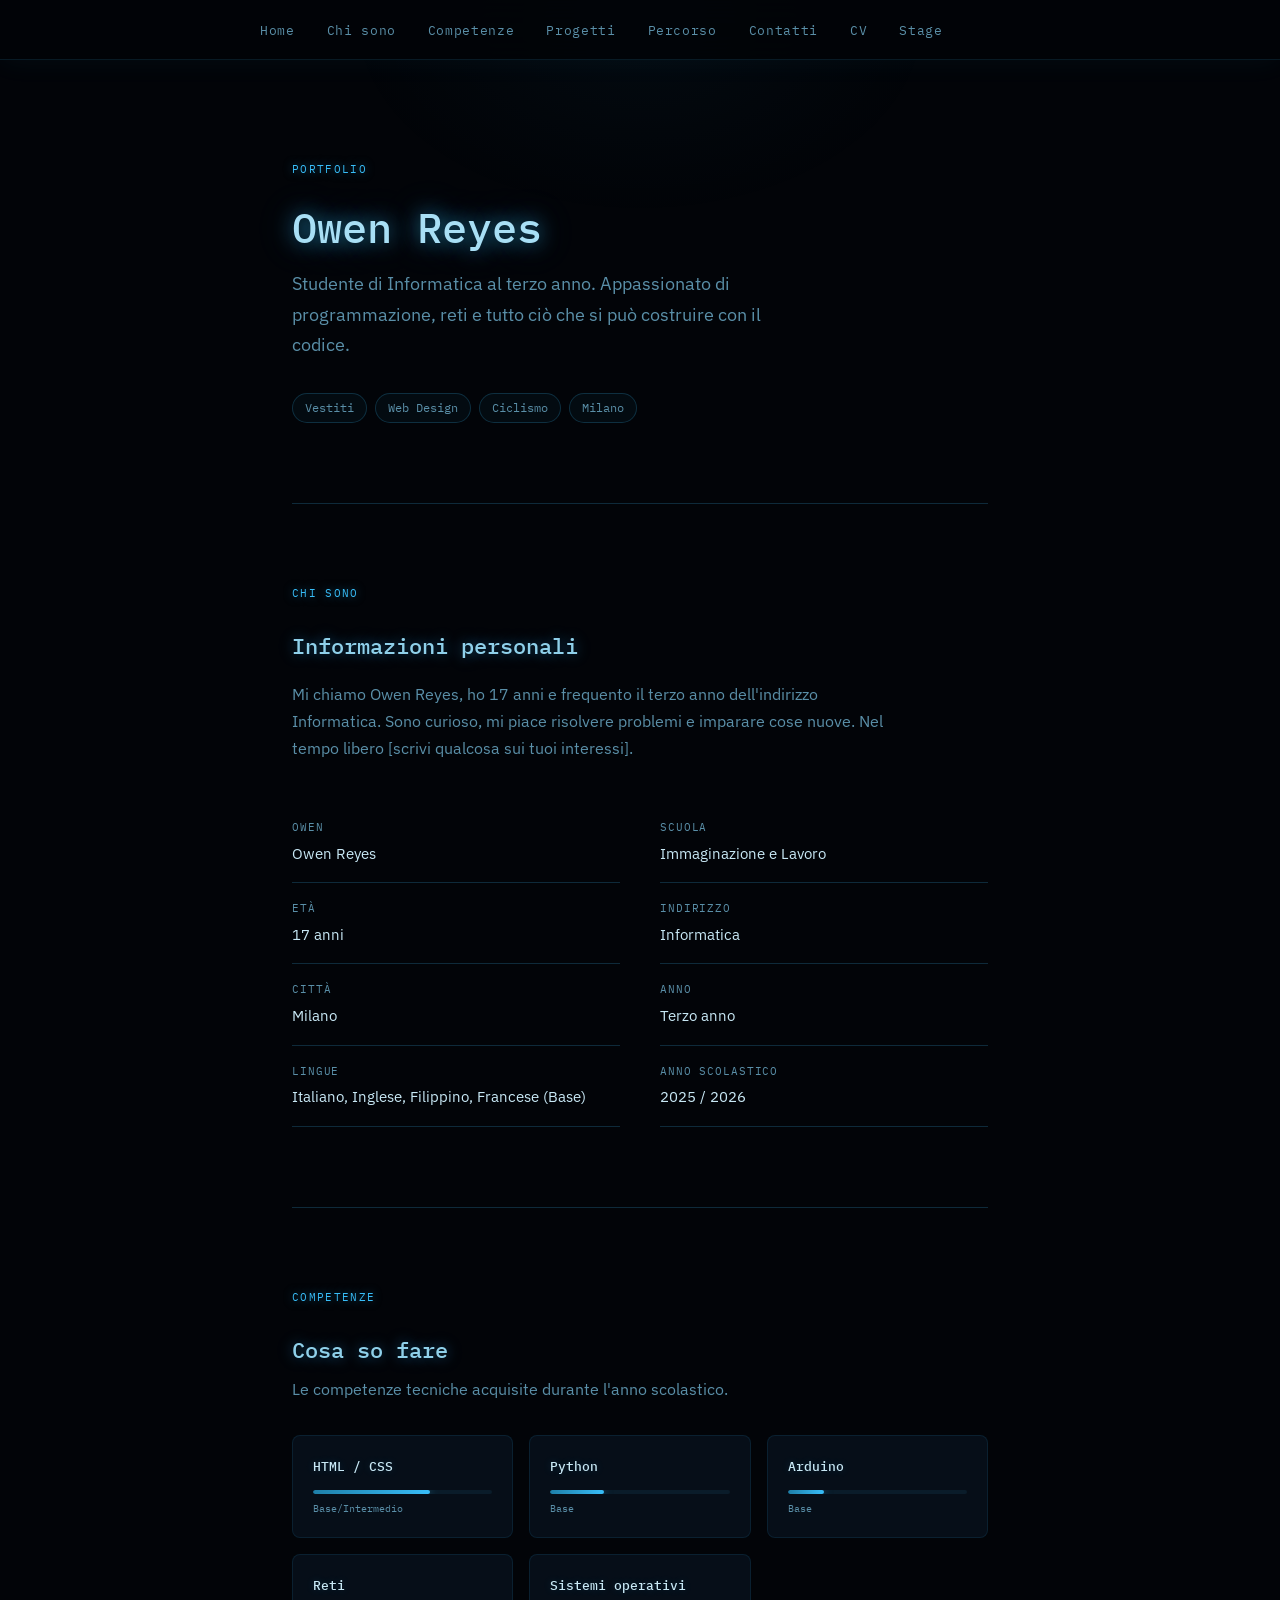
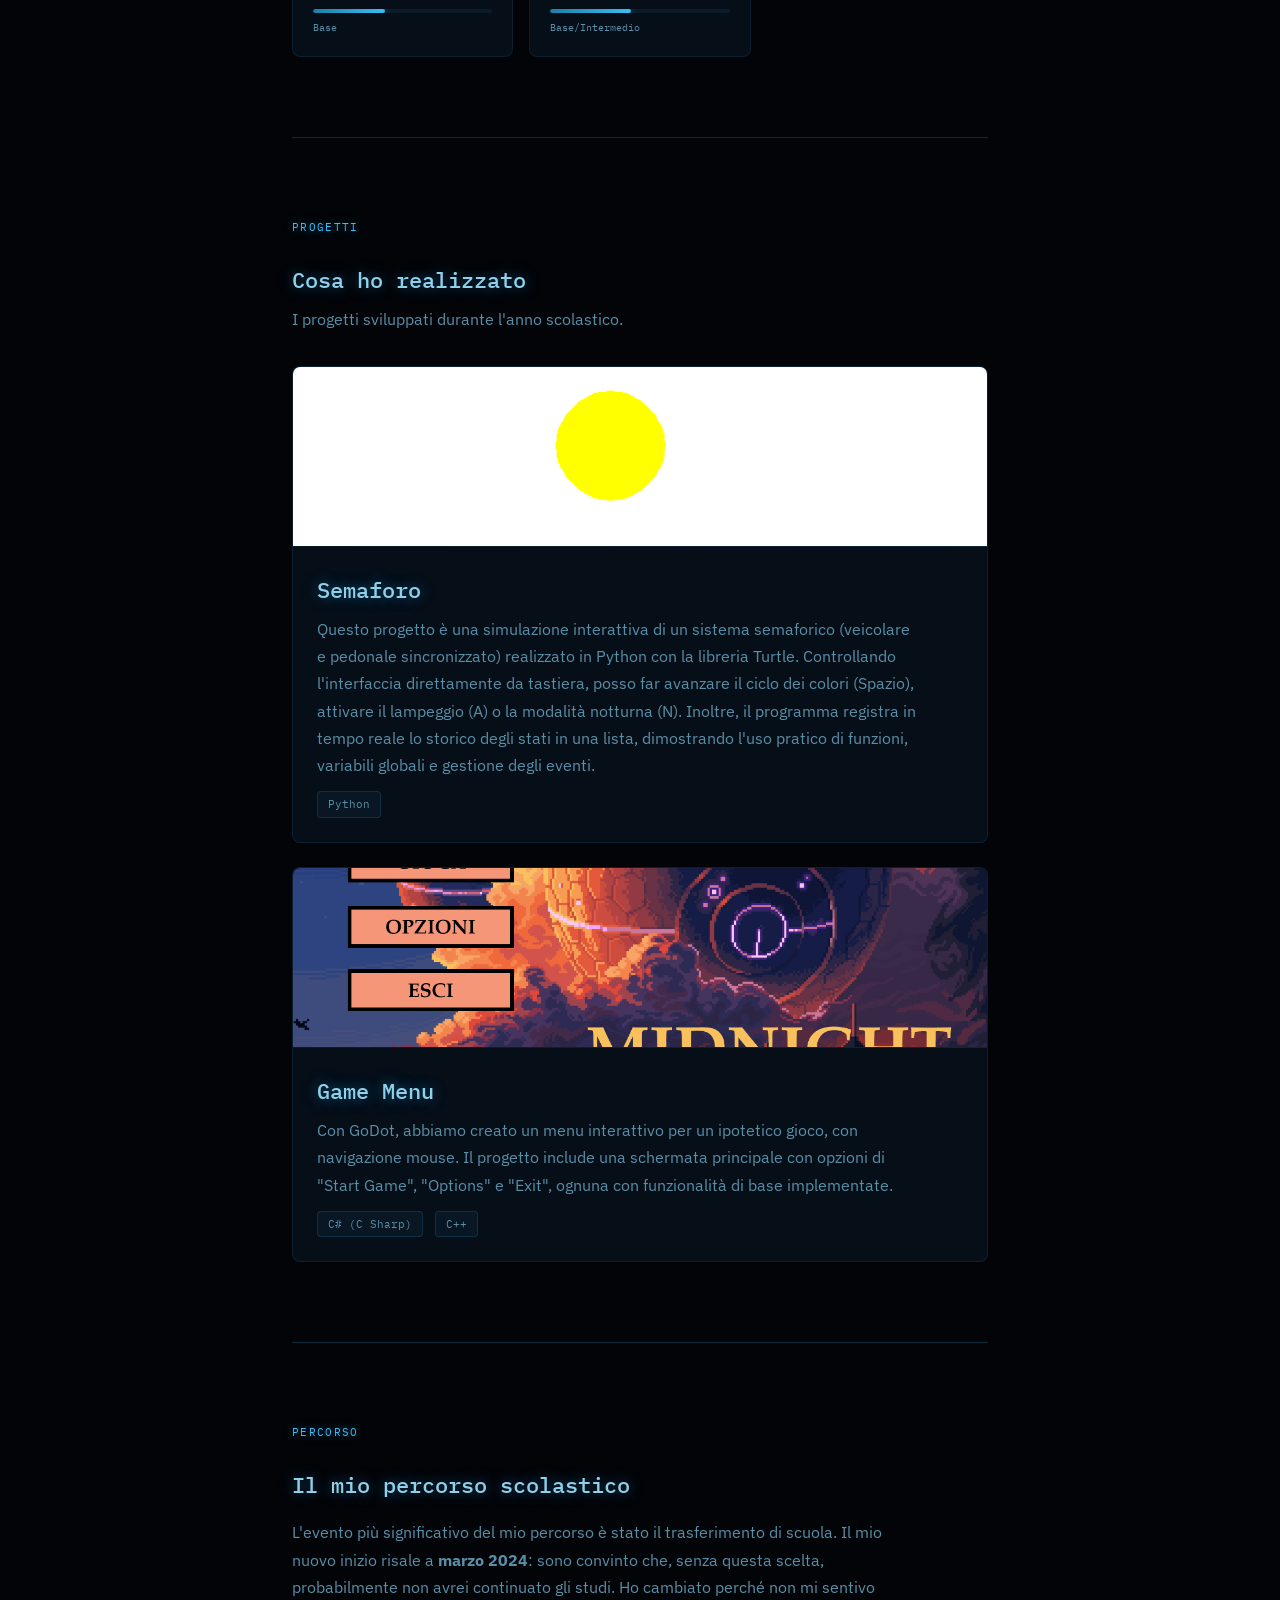
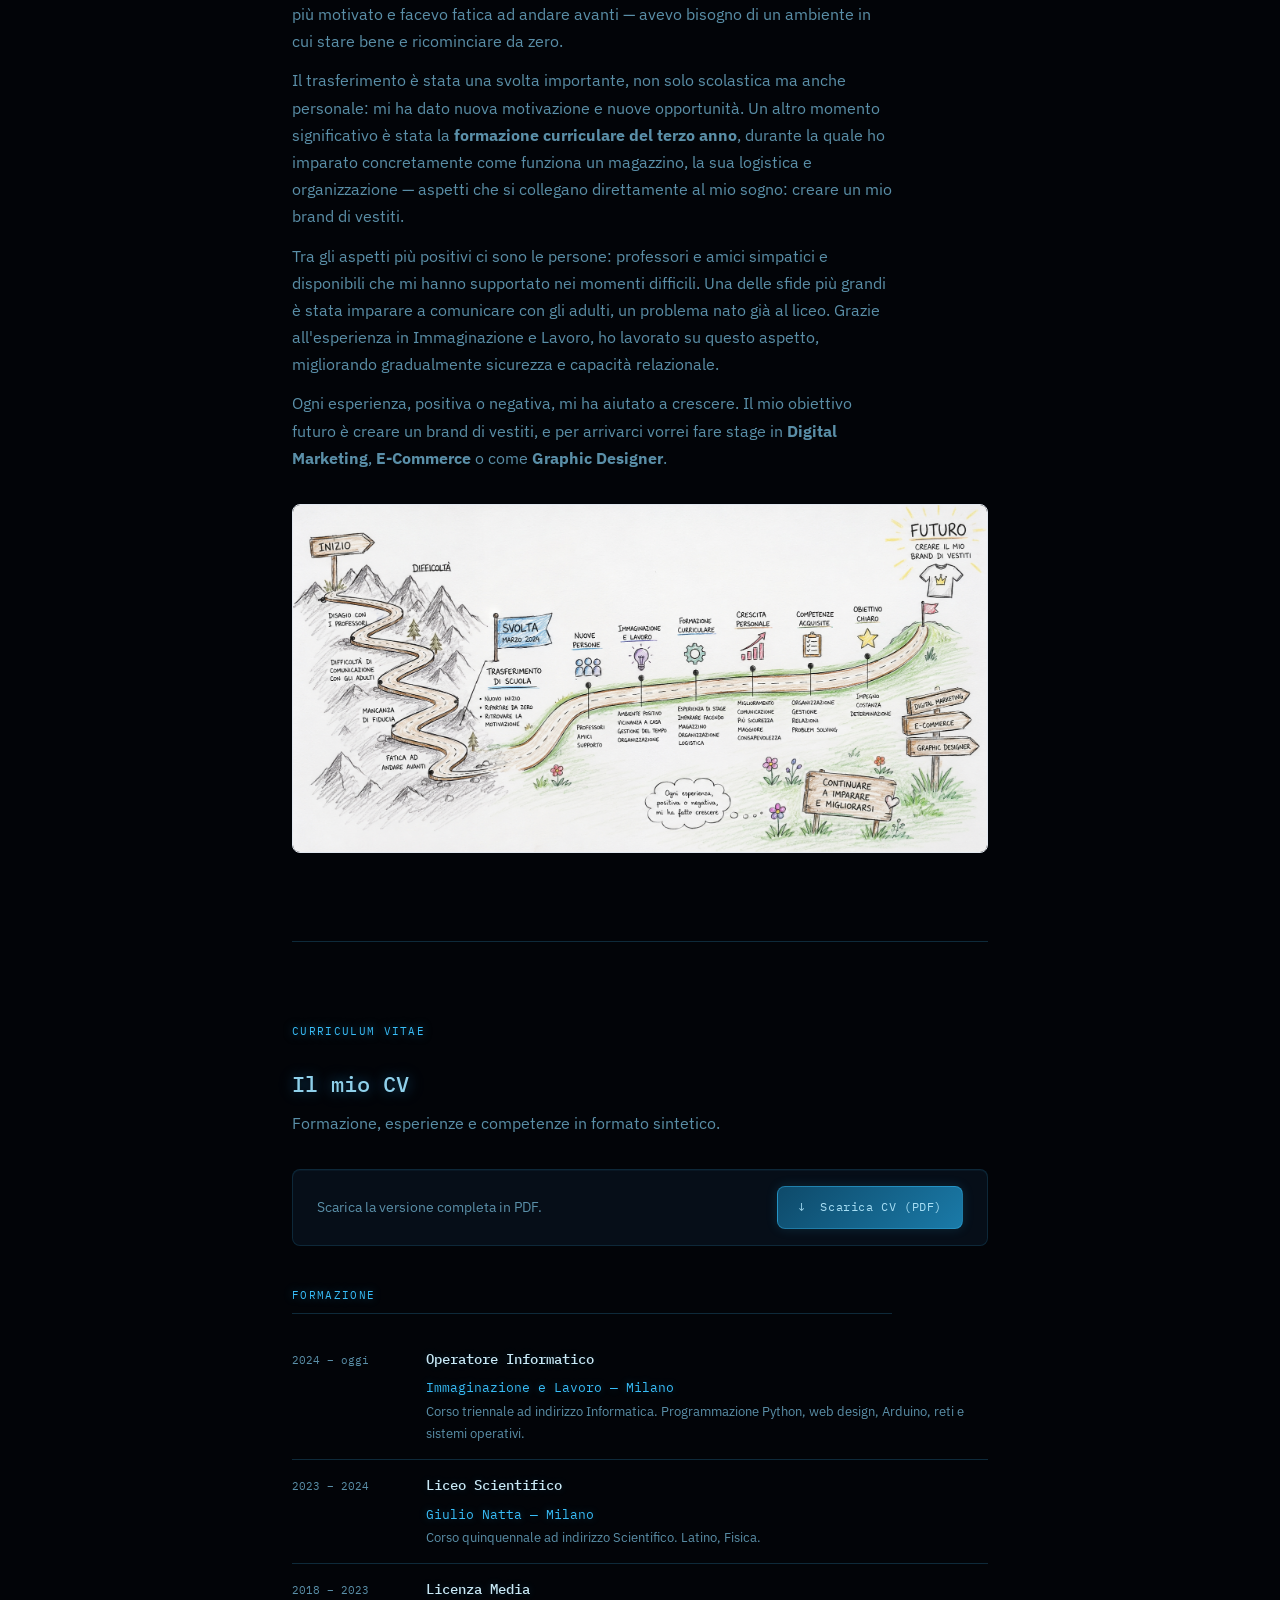
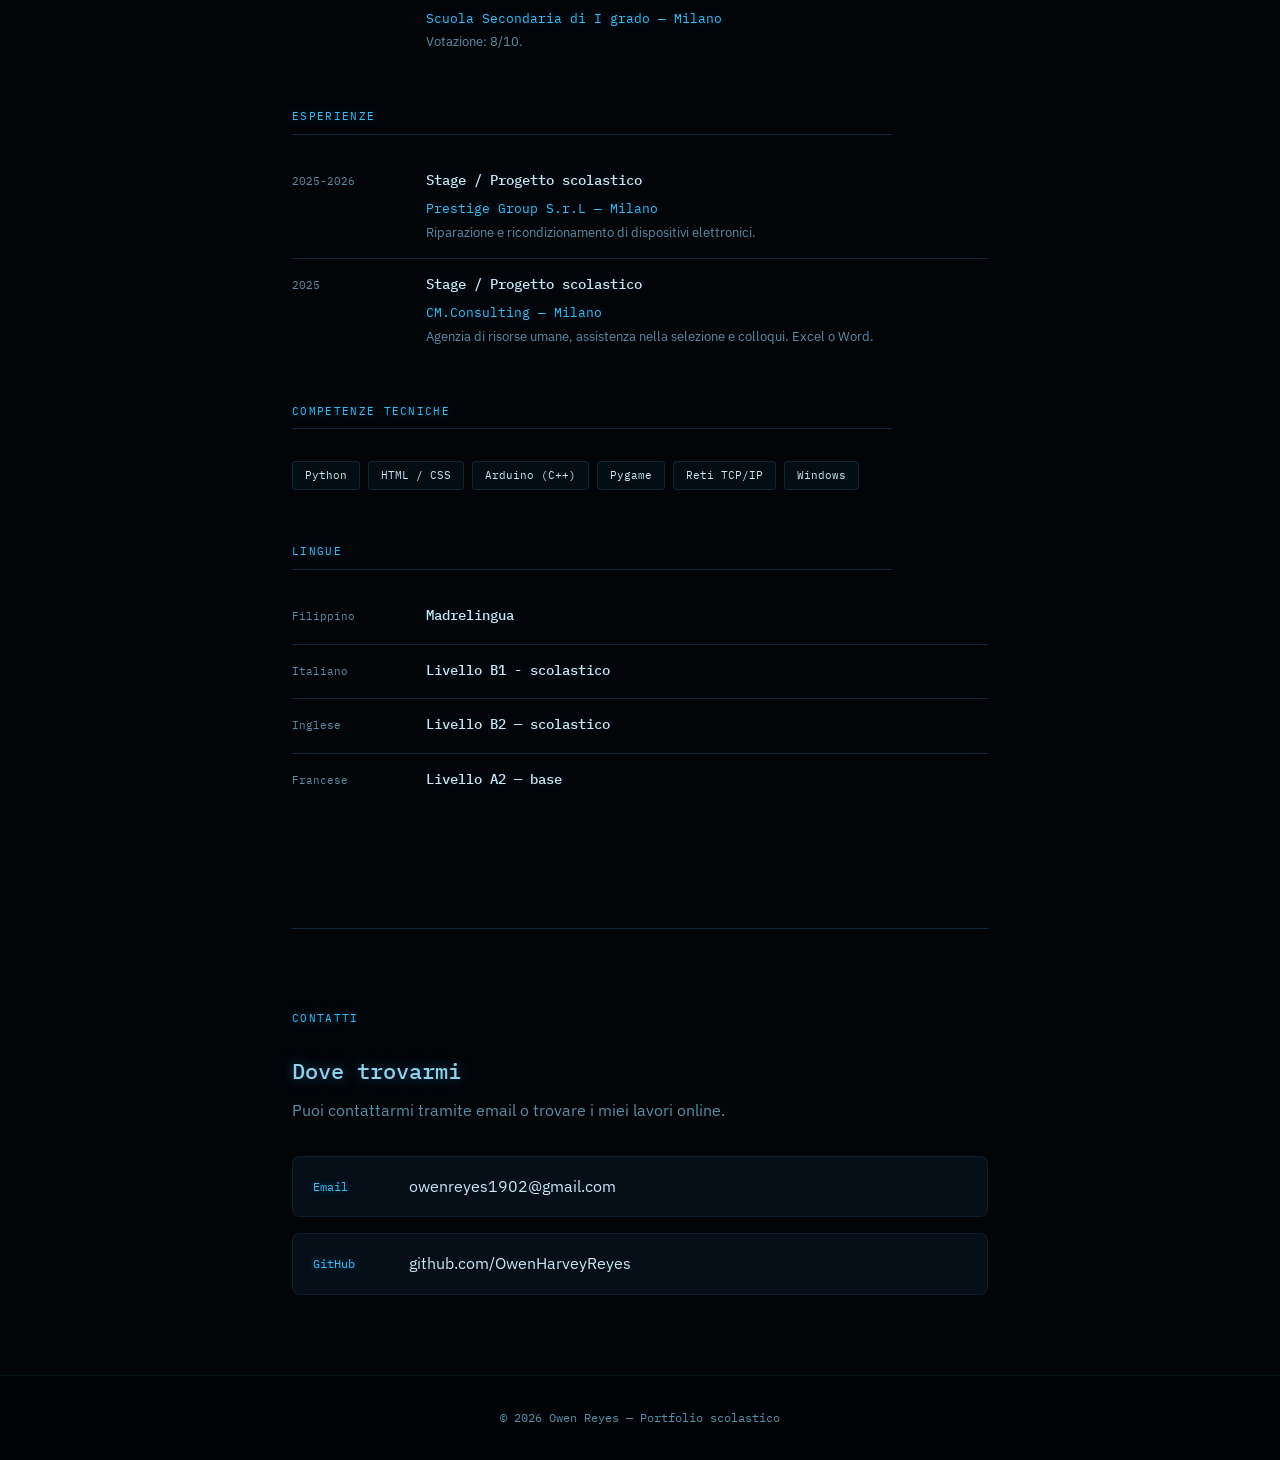
==== index.html @ 90f14aab "Update index.html" ====
<!DOCTYPE html>
<html lang="it">
<head>
  <meta charset="UTF-8" />
  <meta name="viewport" content="width=device-width, initial-scale=1.0"/>

  <!-- ✏️ MODIFICA: cambia il titolo con il tuo nome -->
  <title>Owen Reyes — Portfolio</title>

  <link rel="preconnect" href="https://fonts.googleapis.com">
  <link href="https://fonts.googleapis.com/css2?family=IBM+Plex+Sans:wght@300;400;500&family=IBM+Plex+Mono:wght@400;500&display=swap" rel="stylesheet">
  <link rel="stylesheet" href="style.css">
</head>

<body>

  <!-- NAVIGAZIONE -->
  <nav>
    <ul>
      <!-- ✏️ puoi cambiare le voci del menu -->
      <li><a href="#hero">Home</a></li>
      <li><a href="#chi-sono">Chi sono</a></li>
      <li><a href="#competenze">Competenze</a></li>
      <li><a href="#progetti">Progetti</a></li>
      <li><a href="#percorso">Percorso</a></li>
      <li><a href="#contatti">Contatti</a></li>
      <li><a href="#cv">CV</a></li>
      <li><a href="./stage.html">Stage</a></li>
    </ul>
  </nav>

  <main>

    <!-- ==========================================
         HERO — presentazione iniziale
         ========================================== -->
    <section id="hero">
      <p class="etichetta">Portfolio</p>

      <!-- ✏️ MODIFICA: il tuo nome e cognome -->
      <h1>Owen Reyes</h1>

      <!-- ✏️ MODIFICA: una frase breve su di te -->
      <p class="sottotitolo">
        Studente di Informatica al terzo anno. Appassionato di programmazione,
        reti e tutto ciò che si può costruire con il codice.
      </p>

      <!-- ✏️ MODIFICA: le parole chiave che ti descrivono -->
      <div class="tag-list">
        <span class="tag">Vestiti</span>
        <span class="tag">Web Design</span>
        <span class="tag">Ciclismo</span>
        <span class="tag">Milano</span>
      </div>
    </section>

    <!-- ==========================================
         CHI SONO
         ========================================== -->
    <section id="chi-sono">
      <p class="etichetta">Chi sono</p>
      <h2>Informazioni personali</h2>

      <!-- ✏️ MODIFICA: scrivi qualcosa su di te -->
      <p style="margin-top: 16px;">
        Mi chiamo Owen Reyes, ho 17 anni e frequento il terzo anno
        dell'indirizzo Informatica. Sono curioso,
        mi piace risolvere problemi e imparare cose nuove.
        Nel tempo libero [scrivi qualcosa sui tuoi interessi].
      </p>

      <div class="griglia-2col" style="margin-top: 40px;">
        <div>
          <!-- ✏️ MODIFICA: le tue informazioni -->
          <div class="info-riga">
            <span>Owen</span>
            <span>Owen Reyes</span>
          </div>
          <div class="info-riga">
            <span>Età</span>
            <span>17 anni</span>
          </div>
          <div class="info-riga">
            <span>Città</span>
            <span>Milano</span>
          </div>
          <div class="info-riga">
            <span>Lingue</span>
            <span>Italiano, Inglese, Filippino, Francese (Base)</span>
          </div>
        </div>
        <div>
          <div class="info-riga">
            <span>Scuola</span>
            <span>Immaginazione e Lavoro</span>
          </div>
          <div class="info-riga">
            <span>Indirizzo</span>
            <span>Informatica</span>
          </div>
          <div class="info-riga">
            <span>Anno</span>
            <span>Terzo anno</span>
          </div>
          <div class="info-riga">
            <span>Anno scolastico</span>
            <span>2025 / 2026</span>
          </div>
        </div>
      </div>
    </section>

    <!-- ==========================================
         COMPETENZE
         ========================================== -->
    <section id="competenze">
      <p class="etichetta">Competenze</p>
      <h2>Cosa so fare</h2>
      <p style="margin-top: 8px;">
        Le competenze tecniche acquisite durante l'anno scolastico.
      </p>

      <!-- ✏️ MODIFICA: le tue competenze e il livello (da 0% a 100%) -->
      <div class="competenze-griglia">

        <div class="competenza-card">
          <h3>HTML / CSS</h3>
          <div class="barra-contenitore">
            <div class="barra" style="width: 65%"></div>
          </div>
          <p class="livello-label">Base/Intermedio</p>
        </div>

        <div class="competenza-card">
          <h3>Python</h3>
          <div class="barra-contenitore">
            <div class="barra" style="width: 30%"></div>
          </div>
          <p class="livello-label">Base</p>
        </div>

        <div class="competenza-card">
          <h3>Arduino</h3>
          <div class="barra-contenitore">
            <div class="barra" style="width: 20%"></div>
          </div>
          <p class="livello-label">Base</p>
        </div>

        <div class="competenza-card">
          <h3>Reti</h3>
          <div class="barra-contenitore">
            <div class="barra" style="width: 40%"></div>
          </div>
          <p class="livello-label">Base</p>
        </div>

        <div class="competenza-card">
          <h3>Sistemi operativi</h3>
          <div class="barra-contenitore">
            <div class="barra" style="width: 45%"></div>
          </div>
          <p class="livello-label">Base/Intermedio</p>
        </div>

        <!-- ✏️ aggiungi altre competenze copiando il blocco sopra -->

      </div>
    </section>

    <!-- ==========================================
         PROGETTI
         ========================================== -->
    <section id="progetti">
      <p class="etichetta">Progetti</p>
      <h2>Cosa ho realizzato</h2>
      <p style="margin-top: 8px;">
        I progetti sviluppati durante l'anno scolastico.
      </p>

      <div class="progetti-lista">

        <!-- PROGETTO 1 — ✏️ MODIFICA con il tuo progetto -->
        <div class="progetto-card">
          <div class="progetto-immagine">
            <!-- ✏️ sostituisci questo placeholder con un'immagine del progetto: -->
            <img src="./img/Screenshot 2026-05-22 092223.png" alt="Nome progetto" style="width:100%;height:100%;object-fit:cover;">
          </div>
          <div class="progetto-corpo">
            <h2>Semaforo</h2>
            <p style="margin-top: 8px;">
              Questo progetto è una simulazione interattiva di un sistema semaforico (veicolare e pedonale sincronizzato) realizzato in Python con la libreria Turtle.

            Controllando l'interfaccia direttamente da tastiera, posso far avanzare il ciclo dei colori (Spazio), attivare il lampeggio (A) o la modalità notturna (N). Inoltre, il programma registra in tempo reale lo storico degli stati in una lista, dimostrando l'uso pratico di funzioni, variabili globali e gestione degli eventi.
            </p>
            <div class="progetto-meta">
              <!-- ✏️ aggiungi i linguaggi / strumenti usati -->
              <span class="badge">Python</span>
            </div>
            <!-- ✏️ se hai un link al progetto, inseriscilo qui -->
            <!-- <a href="#" class="progetto-link">→ Vedi il progetto</a> -->
          </div>
        </div>

        <!-- PROGETTO 2 — ✏️ MODIFICA con il tuo progetto -->
        <div class="progetto-card">
          <div class="progetto-immagine">
            <!-- ✏️ sostituisci questo placeholder con un'immagine del progetto: -->
            <img src="./img/Screenshot 2026-05-22 094250.png" alt="Nome progetto" style="width:100%;height:100%;object-fit:cover;">
          </div>
          <div class="progetto-corpo">
            <h2>Game Menu</h2>
            <p style="margin-top: 8px;">
              Con GoDot, abbiamo creato un menu interattivo per un ipotetico gioco, con navigazione mouse. Il progetto include una schermata principale con opzioni di "Start Game", "Options" e "Exit", ognuna con funzionalità di base implementate.
            </p>
            <div class="progetto-meta">
              <span class="badge">C# (C Sharp)</span>
              <span class="badge">C++</span>
            </div>
          </div>
        </div>

        <!-- ✏️ copia un blocco qui sopra per aggiungere altri progetti -->

      </div>
    </section>
        <section id="percorso">
      <p class="etichetta">Percorso</p>
      <h2>Il mio percorso scolastico</h2>

      <p style="margin-top: 16px;">
        L'evento più significativo del mio percorso è stato il trasferimento di scuola. Il mio nuovo inizio risale a <strong>marzo 2024</strong>: sono convinto che, senza questa scelta, probabilmente non avrei continuato gli studi. Ho cambiato perché non mi sentivo più motivato e facevo fatica ad andare avanti — avevo bisogno di un ambiente in cui stare bene e ricominciare da zero.
      </p>

      <p style="margin-top: 12px;">
        Il trasferimento è stata una svolta importante, non solo scolastica ma anche personale: mi ha dato nuova motivazione e nuove opportunità. Un altro momento significativo è stata la <strong>formazione curriculare del terzo anno</strong>, durante la quale ho imparato concretamente come funziona un magazzino, la sua logistica e organizzazione — aspetti che si collegano direttamente al mio sogno: creare un mio brand di vestiti.
      </p>

      <p style="margin-top: 12px;">
        Tra gli aspetti più positivi ci sono le persone: professori e amici simpatici e disponibili che mi hanno supportato nei momenti difficili. Una delle sfide più grandi è stata imparare a comunicare con gli adulti, un problema nato già al liceo. Grazie all'esperienza in Immaginazione e Lavoro, ho lavorato su questo aspetto, migliorando gradualmente sicurezza e capacità relazionale.
      </p>

      <p style="margin-top: 12px;">
        Ogni esperienza, positiva o negativa, mi ha aiutato a crescere. Il mio obiettivo futuro è creare un brand di vestiti, e per arrivarci vorrei fare stage in <strong>Digital Marketing</strong>, <strong>E-Commerce</strong> o come <strong>Graphic Designer</strong>.
      </p>

      <div style="margin-top: 32px;">
        <img
          src="./img/Percorso-Scolastico.png"
          alt="Percorso scolastico di Owen Reyes"
          style="width: 100%; border-radius: 8px; border: 1px solid var(--bordo, #e2e8f0);"
        />
      </div>
    </section>

    <!-- ==========================================
         CV
         ========================================== -->
    <section id="cv">
      <p class="etichetta">Curriculum Vitae</p>
      <h2>Il mio CV</h2>
      <p style="margin-top: 8px;">
        Formazione, esperienze e competenze in formato sintetico.
      </p>

      <!-- BOTTONE DOWNLOAD PDF -->
      <div class="cv-download-bar">
        <p>Scarica la versione completa in PDF.</p>
        <!-- ✏️ MODIFICA: sostituisci "cv.pdf" con il nome del tuo file PDF -->
        <a href="./OWEN HARVEY REYES - CV (4).pdf" download="OwenReyes_CV.pdf" class="btn-scarica">
          ↓ &nbsp;Scarica CV (PDF)
        </a>
      </div>

      <!-- FORMAZIONE -->
      <div class="cv-blocco">
        <p class="cv-blocco-titolo">Formazione</p>

        <!-- ✏️ MODIFICA: il tuo percorso scolastico -->
        <div class="cv-riga">
          <span class="cv-periodo">2024 – oggi</span>
          <div class="cv-contenuto">
            <h3>Operatore Informatico</h3>
            <span class="cv-luogo">Immaginazione e Lavoro — Milano</span>
            <p>Corso triennale ad indirizzo Informatica. Programmazione Python,
               web design, Arduino, reti e sistemi operativi.</p>
          </div>
        </div>

        <div class="cv-riga">
          <span class="cv-periodo">2023 – 2024</span>
          <div class="cv-contenuto">
            <h3>Liceo Scientifico</h3>
            <span class="cv-luogo">Giulio Natta — Milano</span>
            <p>Corso  quinquennale ad indirizzo Scientifico. Latino, Fisica.</p>
          </div>
        </div>

        <div class="cv-riga">
          <span class="cv-periodo">2018 – 2023</span>
          <div class="cv-contenuto">
            <h3>Licenza Media</h3>
            <!-- ✏️ MODIFICA: la tua scuola media -->
            <span class="cv-luogo">Scuola Secondaria di I grado — Milano</span>
            <p>Votazione: 8/10.</p>
          </div>
        </div>

        <!-- ✏️ aggiungi altri blocchi copiando una cv-riga -->
      </div>

      <!-- ESPERIENZE -->
      <div class="cv-blocco">
        <p class="cv-blocco-titolo">Esperienze</p>

        <!-- ✏️ MODIFICA: aggiungi stage, lavori, volontariato, ecc. -->
                 <div class="cv-riga">
          <span class="cv-periodo">2025-2026</span>
          <div class="cv-contenuto">
            <h3>Stage / Progetto scolastico</h3>
            <!-- ✏️ MODIFICA: azienda o contesto -->
            <span class="cv-luogo">Prestige Group S.r.L — Milano</span>
            <p>Riparazione e ricondizionamento di dispositivi elettronici.</p>
          </div>
        </div>
        <div class="cv-riga">
          <span class="cv-periodo">2025</span>
          <div class="cv-contenuto">
            <h3>Stage / Progetto scolastico</h3>
            <!-- ✏️ MODIFICA: azienda o contesto -->
            <span class="cv-luogo">CM.Consulting — Milano</span>
            <p>Agenzia di risorse umane, assistenza nella selezione e colloqui. Excel o Word.</p>
          </div>
        </div>

        <!-- ✏️ se non hai esperienze lavorative ancora, puoi rimuovere
             questa sezione o usarla per progetti extrascolastici -->
      </div>

      <!-- COMPETENZE TECNICHE -->
      <div class="cv-blocco">
        <p class="cv-blocco-titolo">Competenze tecniche</p>
        <!-- ✏️ MODIFICA: le tue competenze -->
        <div class="cv-skill-lista">
          <span class="cv-skill">Python</span>
          <span class="cv-skill">HTML / CSS</span>
          <span class="cv-skill">Arduino (C++)</span>
          <span class="cv-skill">Pygame</span>
          <span class="cv-skill">Reti TCP/IP</span>
          <span class="cv-skill">Windows</span>
        </div>
      </div>

      <!-- LINGUE -->
      <div class="cv-blocco">
        <p class="cv-blocco-titolo">Lingue</p>

        <div class="cv-riga">
          <span class="cv-periodo">Filippino</span>
          <div class="cv-contenuto">
            <h3>Madrelingua</h3>
          </div>
        </div>
        <div class="cv-riga">
          <span class="cv-periodo">Italiano</span>
          <div class="cv-contenuto">
            <h3>Livello B1 - scolastico</h3>
          </div>
        </div>

        <div class="cv-riga">
          <span class="cv-periodo">Inglese</span>
          <div class="cv-contenuto">
            <!-- ✏️ MODIFICA: il tuo livello -->
            <h3>Livello B2 — scolastico</h3>
          </div>
        </div>
                <div class="cv-riga">
          <span class="cv-periodo">Francese</span>
          <div class="cv-contenuto">
            <!-- ✏️ MODIFICA: il tuo livello -->
            <h3>Livello A2 — base</h3>
          </div>
        </div>
      </div>

    </section>

    <!-- ==========================================
         CONTATTI
         ========================================== -->
    <section id="contatti">
      <p class="etichetta">Contatti</p>
      <h2>Dove trovarmi</h2>
      <p style="margin-top: 8px;">
        Puoi contattarmi tramite email o trovare i miei lavori online.
      </p>

      <div class="contatti-lista">

        <!-- ✏️ MODIFICA: la tua email -->
        <a href="/cdn-cgi/l/email-protection#3b4f4e5a7b5e565a525715524f" class="contatto-riga">
          <span class="contatto-icona">Email</span>
          <span><span class="__cf_email__" data-cfemail="5d29283c1d38303c3431733429">owenreyes1902@gmail.com</span></span>
        </a>

        <!-- ✏️ MODIFICA: il tuo profilo GitHub (se ce l'hai) -->
        <a href="https://github.com/OwenHarveyReyes" class="contatto-riga" target="_blank">
          <span class="contatto-icona">GitHub</span>
          <span>github.com/OwenHarveyReyes</span>
        </a>

        <!-- ✏️ aggiungi altri link (LinkedIn, ecc.) copiando il blocco sopra
             oppure cancella quelli che non usi -->

      </div>
    </section>



  </main>

    <footer>
    <!-- ✏️ MODIFICA: il tuo nome -->
    © 2026 Owen Reyes — Portfolio scolastico
  </footer>

</body>
</html>
<!-- index.html
Visualizzazione di index.html. -->
---- style.css ----
/* =============================================
   VARIABILI — modifica qui i colori del sito
   Cambiarle qui le cambia su TUTTE le pagine
   ============================================= */
:root {
  --colore-sfondo:     #020408;
  --colore-sfondo-2:   #060d14;
  --colore-testo:      #c8e8f5;
  --colore-testo-muto: #5a8fa8;
  --colore-accento:    #38bdf8;   /* light blue accent */
  --colore-bordo:      #0e2a3a;
  --colore-card:       #060e18;
  --colore-glow:       #38bdf8;

  --font-titoli: 'IBM Plex Mono', monospace;
  --font-testo:  'IBM Plex Sans', sans-serif;

  --larghezza-max: 760px;
  --raggio:        8px;

  /* Glow intensities */
  --glow-soft:  0 0 20px rgba(56, 189, 248, 0.25);
  --glow-mid:   0 0 30px rgba(56, 189, 248, 0.4), 0 0 60px rgba(56, 189, 248, 0.15);
  --glow-title: 0 0 20px rgba(56, 189, 248, 0.6), 0 0 40px rgba(56, 189, 248, 0.3), 0 0 80px rgba(56, 189, 248, 0.1);
}

/* =============================================
   RESET E BASE
   ============================================= */
*, *::before, *::after {
  box-sizing: border-box;
  margin: 0;
  padding: 0;
}

html {
  scroll-behavior: smooth;
}

body {
  background-color: var(--colore-sfondo);
  color: var(--colore-testo);
  font-family: var(--font-testo);
  font-size: 16px;
  line-height: 1.7;
  /* Subtle noise/grain texture via pseudo overlay */
  position: relative;
}

/* Deep background glow ambient */
body::before {
  content: '';
  position: fixed;
  top: -20%;
  left: 50%;
  transform: translateX(-50%);
  width: 600px;
  height: 400px;
  background: radial-gradient(ellipse, rgba(56, 189, 248, 0.04) 0%, transparent 70%);
  pointer-events: none;
  z-index: 0;
}

/* =============================================
   NAVIGAZIONE
   ============================================= */
nav {
  position: sticky;
  top: 0;
  background-color: rgba(2, 4, 8, 0.85);
  backdrop-filter: blur(16px);
  -webkit-backdrop-filter: blur(16px);
  border-bottom: 1px solid rgba(56, 189, 248, 0.12);
  z-index: 100;
  padding: 0 32px;
  box-shadow: 0 1px 30px rgba(56, 189, 248, 0.05);
}

nav ul {
  list-style: none;
  display: flex;
  gap: 32px;
  max-width: var(--larghezza-max);
  margin: 0 auto;
  padding: 16px 0;
}

nav a {
  text-decoration: none;
  color: var(--colore-testo-muto);
  font-size: 13px;
  font-family: var(--font-titoli);
  letter-spacing: 0.05em;
  transition: color 0.2s, text-shadow 0.2s;
}

nav a:hover,
nav a.attivo {
  color: var(--colore-accento);
  text-shadow: 0 0 12px rgba(56, 189, 248, 0.6);
}

/* =============================================
   LAYOUT PRINCIPALE
   ============================================= */
main {
  max-width: var(--larghezza-max);
  margin: 0 auto;
  padding: 0 32px;
  position: relative;
  z-index: 1;
}

section {
  padding: 80px 0;
  border-bottom: 1px solid var(--colore-bordo);
}

section:last-child {
  border-bottom: none;
}

/* =============================================
   TIPOGRAFIA — GLOWING TITLES
   ============================================= */
.etichetta {
  font-family: var(--font-titoli);
  font-size: 11px;
  letter-spacing: 0.12em;
  text-transform: uppercase;
  color: var(--colore-accento);
  margin-bottom: 24px;
  text-shadow: 0 0 10px rgba(56, 189, 248, 0.5);
}

h1 {
  font-family: var(--font-titoli);
  font-size: clamp(28px, 5vw, 42px);
  font-weight: 500;
  line-height: 1.2;
  margin-bottom: 16px;
  color: #a8dff5;
  text-shadow: var(--glow-title);
  animation: titlePulse 4s ease-in-out infinite;
}

@keyframes titlePulse {
  0%, 100% { text-shadow: var(--glow-title); }
  50%       { text-shadow: 0 0 25px rgba(56, 189, 248, 0.8), 0 0 50px rgba(56, 189, 248, 0.4), 0 0 100px rgba(56, 189, 248, 0.15); }
}

/* h1 nella pagina stage è leggermente più piccolo */
.pagina-stage h1 {
  font-size: clamp(24px, 4vw, 36px);
}

h2 {
  font-family: var(--font-titoli);
  font-size: 22px;
  font-weight: 500;
  margin-bottom: 8px;
  color: #8fd0ea;
  text-shadow: 0 0 14px rgba(56, 189, 248, 0.45), 0 0 28px rgba(56, 189, 248, 0.2);
}

h3 {
  font-family: var(--font-titoli);
  font-size: 15px;
  font-weight: 500;
  margin-bottom: 6px;
  color: var(--colore-testo);
  text-shadow: 0 0 8px rgba(56, 189, 248, 0.2);
}

p {
  color: var(--colore-testo-muto);
  max-width: 600px;
}

a {
  color: var(--colore-accento);
}

/* =============================================
   SEZIONE HERO (intestazione — solo index)
   ============================================= */
#hero {
  padding: 100px 0 80px;
}

#hero .sottotitolo {
  font-size: 18px;
  color: var(--colore-testo-muto);
  margin-bottom: 32px;
  max-width: 520px;
}

.tag-list {
  display: flex;
  flex-wrap: wrap;
  gap: 8px;
  margin-top: 24px;
}

.tag {
  font-family: var(--font-titoli);
  font-size: 12px;
  padding: 4px 12px;
  border: 1px solid rgba(56, 189, 248, 0.2);
  border-radius: 100px;
  color: var(--colore-testo-muto);
  background: rgba(56, 189, 248, 0.04);
  transition: border-color 0.2s, color 0.2s, box-shadow 0.2s;
}

.tag:hover {
  border-color: rgba(56, 189, 248, 0.5);
  color: var(--colore-accento);
  box-shadow: var(--glow-soft);
}

/* =============================================
   SEZIONE CHI SONO — griglia 2 colonne
   ============================================= */
.griglia-2col {
  display: grid;
  grid-template-columns: 1fr 1fr;
  gap: 40px;
  margin-top: 32px;
}

.info-riga {
  display: flex;
  flex-direction: column;
  gap: 4px;
  padding: 16px 0;
  border-bottom: 1px solid var(--colore-bordo);
}

.info-riga span:first-child {
  font-family: var(--font-titoli);
  font-size: 11px;
  text-transform: uppercase;
  letter-spacing: 0.08em;
  color: var(--colore-testo-muto);
}

.info-riga span:last-child {
  font-size: 15px;
  color: var(--colore-testo);
}

/* =============================================
   SEZIONE COMPETENZE
   ============================================= */
.competenze-griglia {
  display: grid;
  grid-template-columns: repeat(auto-fill, minmax(200px, 1fr));
  gap: 16px;
  margin-top: 32px;
}

.competenza-card {
  background: var(--colore-card);
  border: 1px solid rgba(56, 189, 248, 0.1);
  border-radius: var(--raggio);
  padding: 20px;
  transition: border-color 0.3s, box-shadow 0.3s;
}

.competenza-card:hover {
  border-color: rgba(56, 189, 248, 0.3);
  box-shadow: var(--glow-soft);
}

.competenza-card h3 {
  font-size: 13px;
  margin-bottom: 12px;
  color: var(--colore-testo);
}

.barra-contenitore {
  background: rgba(56, 189, 248, 0.08);
  border-radius: 4px;
  height: 4px;
  overflow: hidden;
}

.barra {
  height: 100%;
  background: linear-gradient(90deg, #1e7fa8, #38bdf8);
  border-radius: 4px;
  box-shadow: 0 0 8px rgba(56, 189, 248, 0.5);
}

.livello-label {
  font-family: var(--font-titoli);
  font-size: 10px;
  color: var(--colore-testo-muto);
  margin-top: 6px;
}

/* =============================================
   SEZIONE PROGETTI
   ============================================= */
.progetti-lista {
  display: flex;
  flex-direction: column;
  gap: 24px;
  margin-top: 32px;
}

.progetto-card {
  border: 1px solid rgba(56, 189, 248, 0.1);
  border-radius: var(--raggio);
  overflow: hidden;
  transition: border-color 0.3s, box-shadow 0.3s;
  background: var(--colore-card);
}

.progetto-card:hover {
  border-color: rgba(56, 189, 248, 0.4);
  box-shadow: var(--glow-soft);
}

.progetto-immagine {
  width: 100%;
  height: 180px;
  background: linear-gradient(135deg, #060d14, #0a1d2b);
  display: flex;
  align-items: center;
  justify-content: center;
  font-family: var(--font-titoli);
  font-size: 12px;
  color: var(--colore-testo-muto);
  border-bottom: 1px solid rgba(56, 189, 248, 0.08);
}

.progetto-corpo {
  padding: 24px;
}

.progetto-meta {
  display: flex;
  gap: 12px;
  margin-top: 12px;
  flex-wrap: wrap;
}

.badge {
  font-family: var(--font-titoli);
  font-size: 11px;
  padding: 3px 10px;
  border-radius: 4px;
  background: rgba(56, 189, 248, 0.05);
  border: 1px solid rgba(56, 189, 248, 0.15);
  color: var(--colore-testo-muto);
}

.progetto-link {
  display: inline-block;
  margin-top: 16px;
  font-family: var(--font-titoli);
  font-size: 12px;
  color: var(--colore-accento);
  text-decoration: none;
  text-shadow: 0 0 8px rgba(56, 189, 248, 0.3);
  transition: text-shadow 0.2s;
}

.progetto-link:hover {
  text-decoration: underline;
  text-shadow: 0 0 14px rgba(56, 189, 248, 0.7);
}

/* =============================================
   SEZIONE PERCORSO — timeline
   ============================================= */
.timeline {
  margin-top: 32px;
  display: flex;
  flex-direction: column;
  gap: 0;
}

.timeline-item {
  display: grid;
  grid-template-columns: 100px 1fr;
  gap: 24px;
  padding-bottom: 32px;
  position: relative;
}

.timeline-item::before {
  content: '';
  position: absolute;
  left: 91px;
  top: 6px;
  bottom: 0;
  width: 1px;
  background: linear-gradient(to bottom, rgba(56, 189, 248, 0.3), rgba(56, 189, 248, 0.05));
}

.timeline-item:last-child::before {
  display: none;
}

.timeline-anno {
  font-family: var(--font-titoli);
  font-size: 12px;
  color: var(--colore-testo-muto);
  padding-top: 2px;
  text-align: right;
}

.timeline-contenuto {
  padding-left: 20px;
  position: relative;
}

.timeline-contenuto::before {
  content: '';
  position: absolute;
  left: -4px;
  top: 7px;
  width: 8px;
  height: 8px;
  border-radius: 50%;
  background: var(--colore-accento);
  box-shadow: 0 0 8px rgba(56, 189, 248, 0.8), 0 0 16px rgba(56, 189, 248, 0.4);
}

/* =============================================
   SEZIONE CONTATTI
   ============================================= */
.contatti-lista {
  margin-top: 32px;
  display: flex;
  flex-direction: column;
  gap: 16px;
}

.contatto-riga {
  display: flex;
  align-items: center;
  gap: 16px;
  padding: 16px 20px;
  border: 1px solid rgba(56, 189, 248, 0.1);
  border-radius: var(--raggio);
  text-decoration: none;
  color: var(--colore-testo);
  background: var(--colore-card);
  transition: border-color 0.3s, box-shadow 0.3s, background 0.3s;
}

.contatto-riga:hover {
  border-color: rgba(56, 189, 248, 0.4);
  background: rgba(56, 189, 248, 0.04);
  box-shadow: var(--glow-soft);
}

.contatto-icona {
  font-family: var(--font-titoli);
  font-size: 12px;
  color: var(--colore-accento);
  min-width: 80px;
  text-shadow: 0 0 8px rgba(56, 189, 248, 0.4);
}

/* =============================================
   SEZIONE CV
   ============================================= */
.cv-download-bar {
  display: flex;
  align-items: center;
  justify-content: space-between;
  background: var(--colore-card);
  border: 1px solid rgba(56, 189, 248, 0.15);
  border-radius: var(--raggio);
  padding: 16px 24px;
  margin-top: 32px;
  margin-bottom: 40px;
  flex-wrap: wrap;
  gap: 12px;
  box-shadow: inset 0 1px 0 rgba(56, 189, 248, 0.05);
}

.cv-download-bar p {
  font-size: 14px;
  max-width: none;
}

.btn-scarica {
  display: inline-flex;
  align-items: center;
  gap: 8px;
  background: linear-gradient(135deg, #0e4a6a, #1a7aa8);
  border: 1px solid rgba(56, 189, 248, 0.4);
  color: #a8dff5;
  text-decoration: none;
  font-family: var(--font-titoli);
  font-size: 12px;
  letter-spacing: 0.05em;
  padding: 10px 20px;
  border-radius: var(--raggio);
  transition: box-shadow 0.3s, border-color 0.3s, color 0.3s;
  white-space: nowrap;
  box-shadow: 0 0 12px rgba(56, 189, 248, 0.15);
}

.btn-scarica:hover {
  color: #fff;
  border-color: rgba(56, 189, 248, 0.7);
  box-shadow: var(--glow-mid);
}

.cv-blocco {
  margin-bottom: 40px;
}

.cv-blocco-titolo {
  font-family: var(--font-titoli);
  font-size: 11px;
  letter-spacing: 0.12em;
  text-transform: uppercase;
  color: var(--colore-accento);
  border-bottom: 1px solid var(--colore-bordo);
  padding-bottom: 8px;
  margin-bottom: 20px;
  text-shadow: 0 0 10px rgba(56, 189, 248, 0.4);
}

.cv-riga {
  display: grid;
  grid-template-columns: 110px 1fr;
  gap: 16px 24px;
  padding: 14px 0;
  border-bottom: 1px solid var(--colore-bordo);
  align-items: start;
}

.cv-riga:last-child {
  border-bottom: none;
}

.cv-periodo {
  font-family: var(--font-titoli);
  font-size: 11px;
  color: var(--colore-testo-muto);
  padding-top: 3px;
}

.cv-contenuto h3 {
  font-size: 14px;
  font-weight: 500;
  margin-bottom: 2px;
  color: var(--colore-testo);
}

.cv-contenuto .cv-luogo {
  font-size: 13px;
  color: var(--colore-accento);
  font-family: var(--font-titoli);
  margin-bottom: 4px;
  text-shadow: 0 0 8px rgba(56, 189, 248, 0.3);
}

.cv-contenuto p {
  font-size: 13px;
  color: var(--colore-testo-muto);
  max-width: none;
  margin: 0;
}

.cv-skill-lista {
  display: flex;
  flex-wrap: wrap;
  gap: 8px;
  padding: 12px 0;
}

.cv-skill {
  font-family: var(--font-titoli);
  font-size: 11px;
  padding: 4px 12px;
  border-radius: 4px;
  background: rgba(56, 189, 248, 0.05);
  border: 1px solid rgba(56, 189, 248, 0.15);
  color: var(--colore-testo);
  transition: border-color 0.2s, box-shadow 0.2s;
}

.cv-skill:hover {
  border-color: rgba(56, 189, 248, 0.35);
  box-shadow: 0 0 8px rgba(56, 189, 248, 0.15);
}

/* =============================================
   PAGINA STAGE — componenti specifici
   ============================================= */

/* Intestazione pagina stage */
#intro {
  padding: 80px 0 60px;
}

#intro p {
  margin-top: 12px;
  max-width: 520px;
}

/* Numerazione stage (cerchio colorato) */
.numero-stage {
  display: inline-flex;
  align-items: center;
  justify-content: center;
  width: 32px;
  height: 32px;
  border-radius: 50%;
  background: linear-gradient(135deg, #0e4a6a, #1a7aa8);
  border: 1px solid rgba(56, 189, 248, 0.4);
  color: #a8dff5;
  font-family: var(--font-titoli);
  font-size: 14px;
  font-weight: 500;
  margin-bottom: 24px;
  box-shadow: 0 0 12px rgba(56, 189, 248, 0.3);
}

/* Scheda azienda */
.scheda-azienda {
  border: 1px solid rgba(56, 189, 248, 0.12);
  border-radius: var(--raggio);
  overflow: hidden;
  margin-bottom: 40px;
  background: var(--colore-card);
  box-shadow: 0 4px 24px rgba(0, 0, 0, 0.4), inset 0 1px 0 rgba(56, 189, 248, 0.06);
  transition: border-color 0.3s, box-shadow 0.3s;
}

.scheda-azienda:hover {
  border-color: rgba(56, 189, 248, 0.25);
  box-shadow: var(--glow-soft), 0 4px 24px rgba(0,0,0,0.4);
}

.scheda-header {
  background: rgba(56, 189, 248, 0.03);
  border-bottom: 1px solid rgba(56, 189, 248, 0.1);
  padding: 20px 24px;
  display: flex;
  align-items: flex-start;
  justify-content: space-between;
  gap: 16px;
  flex-wrap: wrap;
}

.scheda-header h2 {
  font-size: 18px;
  margin-bottom: 0;
}

.scheda-header .settore-badge {
  font-family: var(--font-titoli);
  font-size: 11px;
  padding: 4px 12px;
  border: 1px solid rgba(56, 189, 248, 0.2);
  border-radius: 100px;
  color: var(--colore-testo-muto);
  background: rgba(56, 189, 248, 0.04);
  white-space: nowrap;
}

.scheda-corpo {
  padding: 0;
}

.scheda-riga {
  display: grid;
  grid-template-columns: 160px 1fr;
  border-bottom: 1px solid rgba(56, 189, 248, 0.07);
}

.scheda-riga:last-child {
  border-bottom: none;
}

.scheda-label {
  font-family: var(--font-titoli);
  font-size: 11px;
  text-transform: uppercase;
  letter-spacing: 0.08em;
  color: var(--colore-testo-muto);
  padding: 16px 24px;
  background: rgba(56, 189, 248, 0.02);
  border-right: 1px solid rgba(56, 189, 248, 0.07);
  display: flex;
  align-items: flex-start;
}

.scheda-valore {
  padding: 14px 24px;
  font-size: 15px;
  color: var(--colore-testo);
}

/* Lista attività dentro la scheda */
.attivita-lista {
  list-style: none;
  display: flex;
  flex-direction: column;
  gap: 6px;
  padding: 14px 24px;
}

.attivita-lista li {
  font-size: 15px;
  color: var(--colore-testo);
  display: flex;
  gap: 10px;
  align-items: flex-start;
}

.attivita-lista li::before {
  content: '—';
  color: var(--colore-accento);
  font-family: var(--font-titoli);
  flex-shrink: 0;
  margin-top: 1px;
  text-shadow: 0 0 6px rgba(56, 189, 248, 0.5);
}

/* Relazione */
.relazione-contenitore {
  margin-top: 8px;
}

.relazione-contenitore h3 {
  font-size: 13px;
  font-weight: 500;
  text-transform: uppercase;
  letter-spacing: 0.08em;
  color: var(--colore-testo-muto);
  margin-bottom: 16px;
}

.relazione-testo {
  display: flex;
  flex-direction: column;
  gap: 16px;
}

.relazione-paragrafo {
  border-left: 3px solid rgba(56, 189, 248, 0.3);
  padding-left: 20px;
  box-shadow: -2px 0 12px rgba(56, 189, 248, 0.08);
}

.relazione-paragrafo .para-titolo {
  font-family: var(--font-titoli);
  font-size: 12px;
  text-transform: uppercase;
  letter-spacing: 0.08em;
  color: var(--colore-accento);
  margin-bottom: 6px;
  text-shadow: 0 0 8px rgba(56, 189, 248, 0.4);
}

.relazione-paragrafo p {
  font-size: 15px;
  line-height: 1.75;
}

/* =============================================
   FOOTER
   ============================================= */
footer {
  border-top: 1px solid rgba(56, 189, 248, 0.08);
  padding: 32px;
  text-align: center;
  font-family: var(--font-titoli);
  font-size: 12px;
  color: var(--colore-testo-muto);
  background: rgba(0, 0, 0, 0.3);
}

/* =============================================
   RESPONSIVE (schermi piccoli)
   ============================================= */
@media (max-width: 600px) {
  main  { padding: 0 20px; }
  nav   { padding: 0 20px; }

  /* index */
  .griglia-2col      { grid-template-columns: 1fr; }
  .timeline-item     { grid-template-columns: 70px 1fr; }
  .cv-riga           { grid-template-columns: 1fr; gap: 4px; }
  .cv-periodo        { padding-top: 0; }
  .cv-download-bar   { flex-direction: column; align-items: flex-start; }

  /* stage */
  .scheda-riga       { grid-template-columns: 1fr; }
  .scheda-label      { border-right: none; border-bottom: 1px solid rgba(56, 189, 248, 0.07); }
  .scheda-header     { flex-direction: column; gap: 8px; }
}
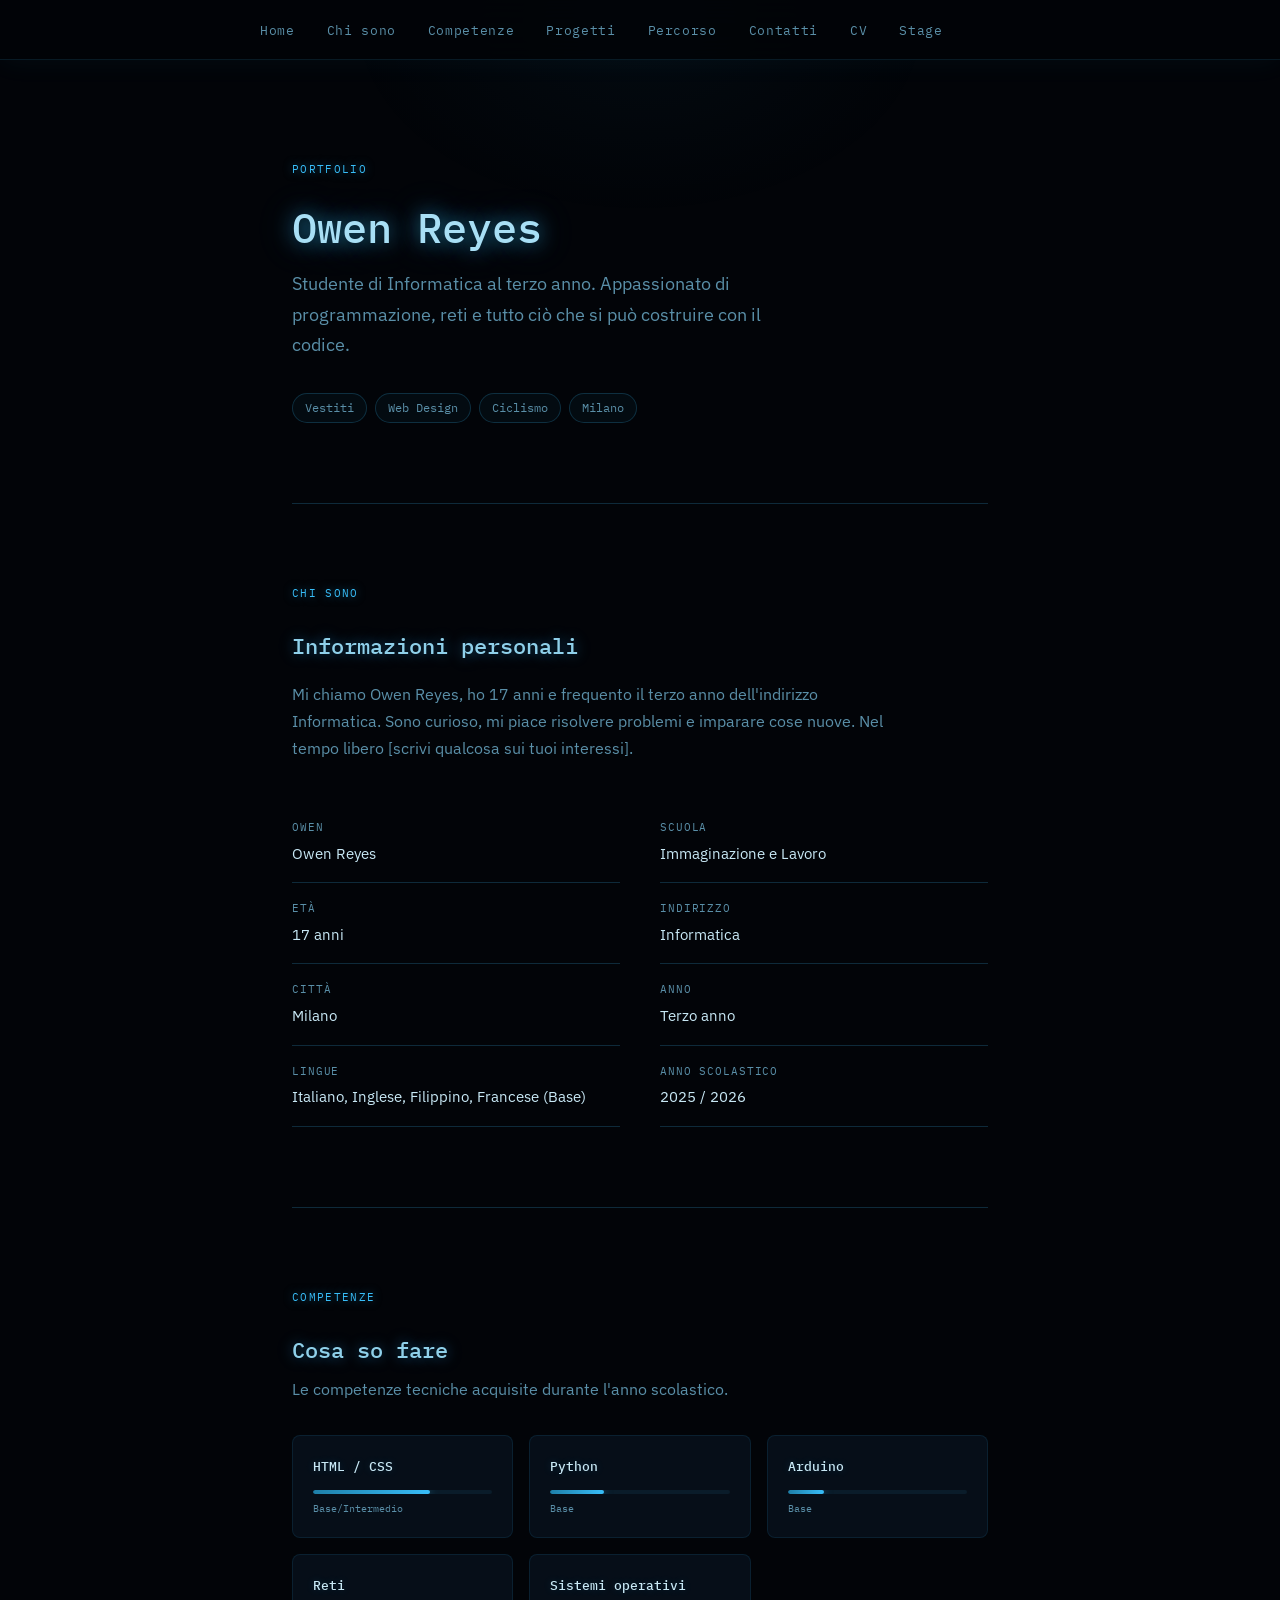
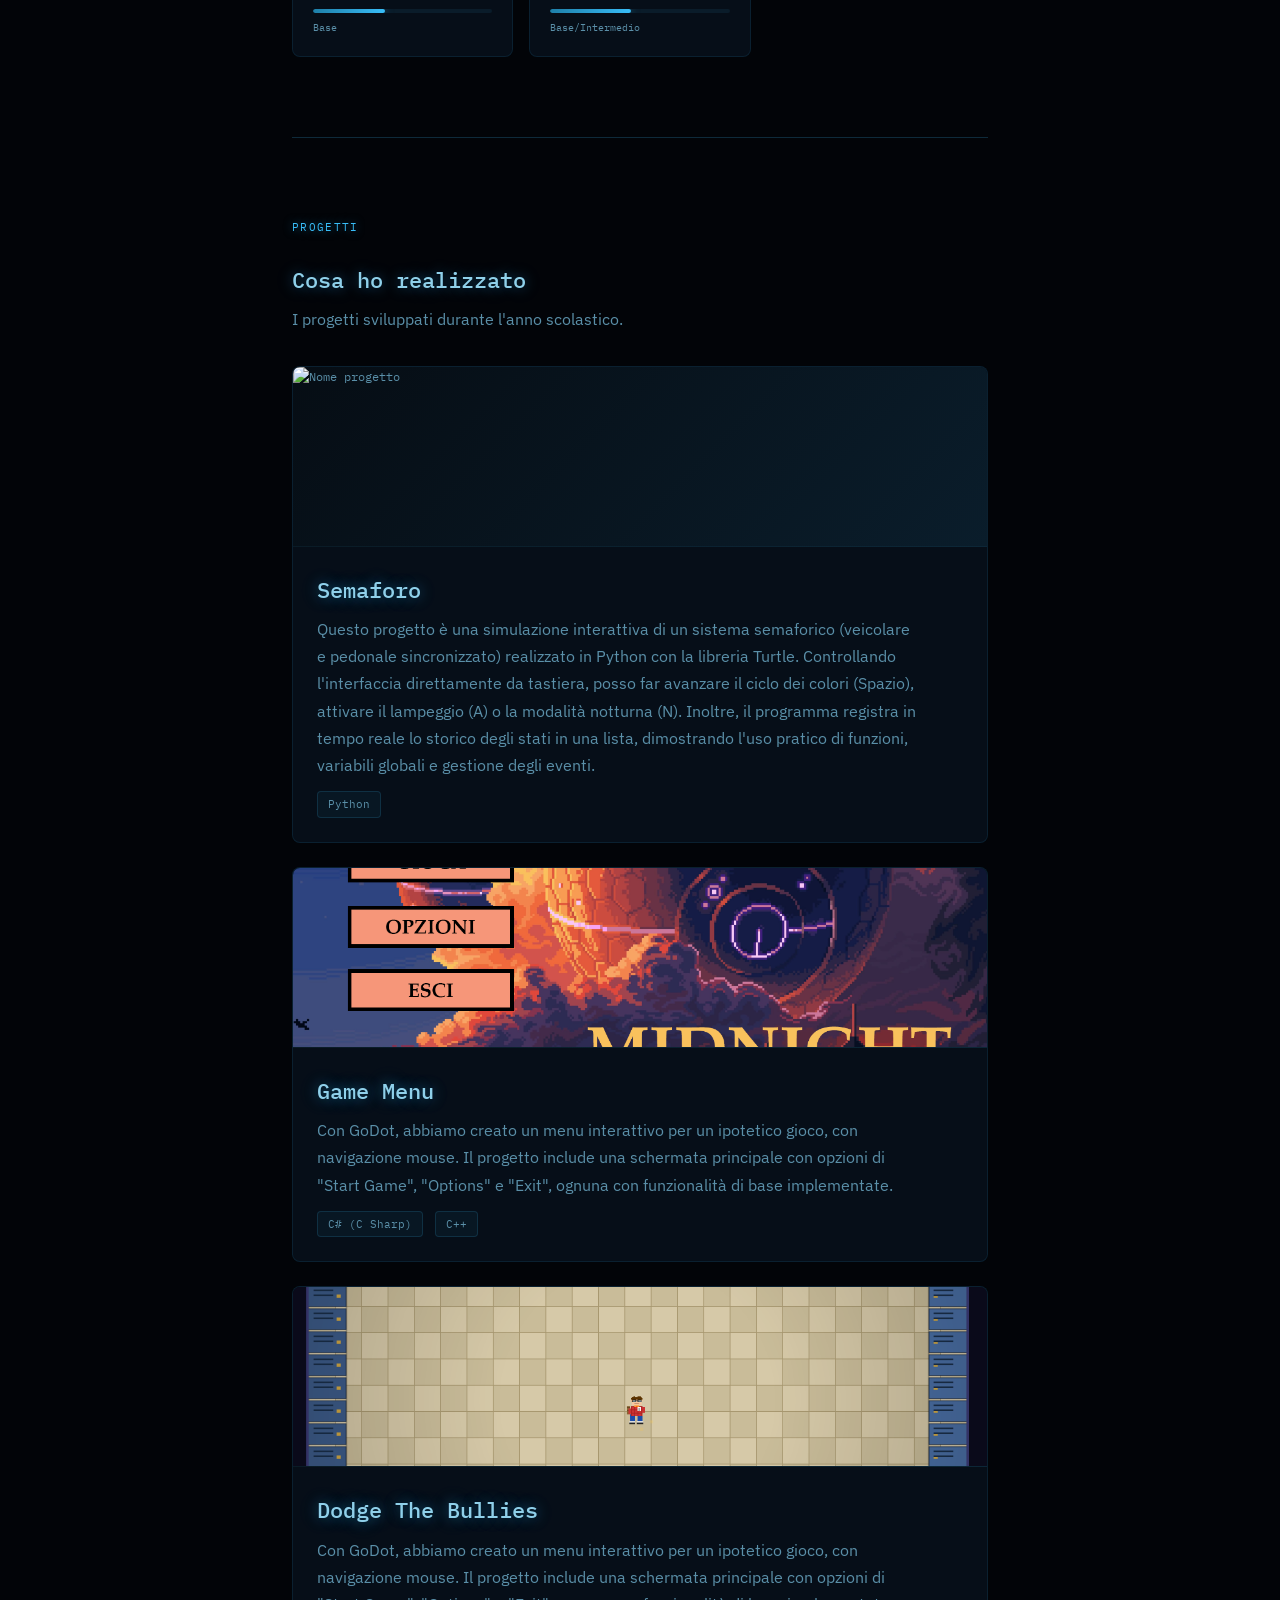
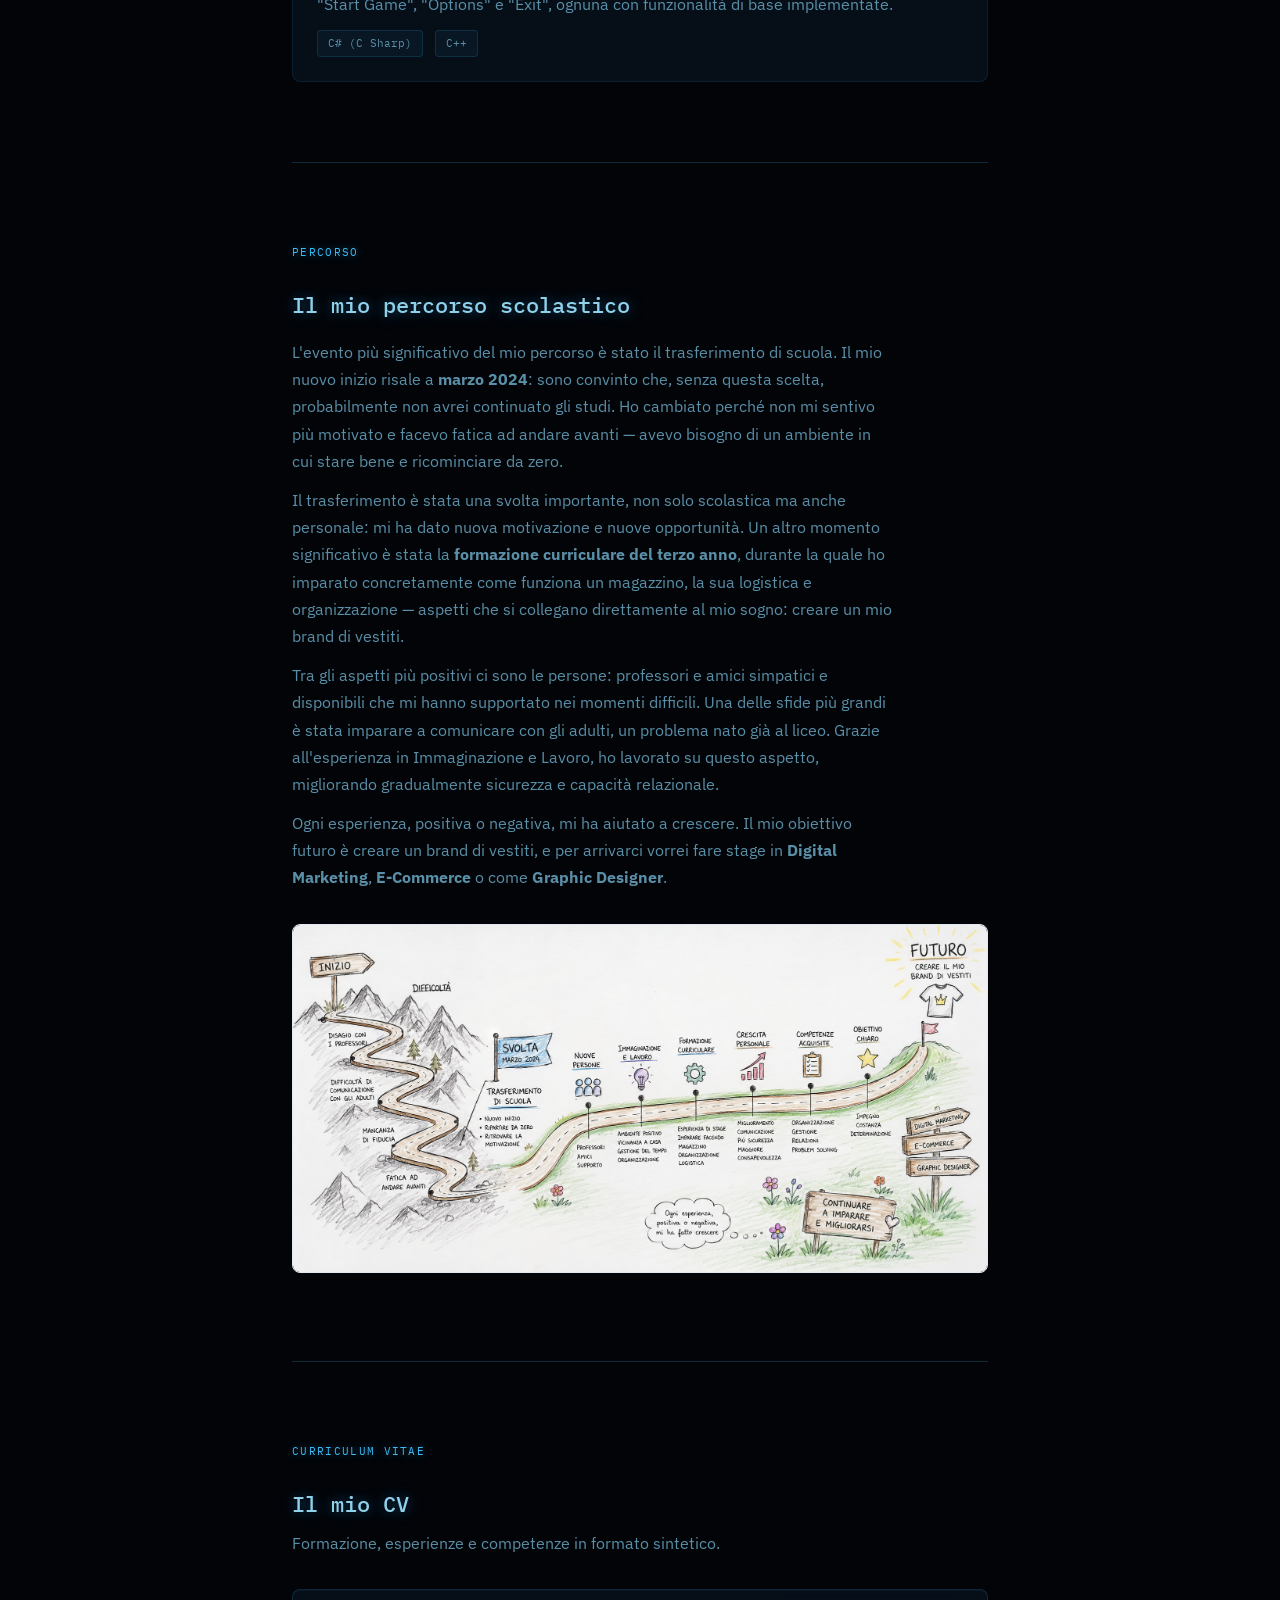
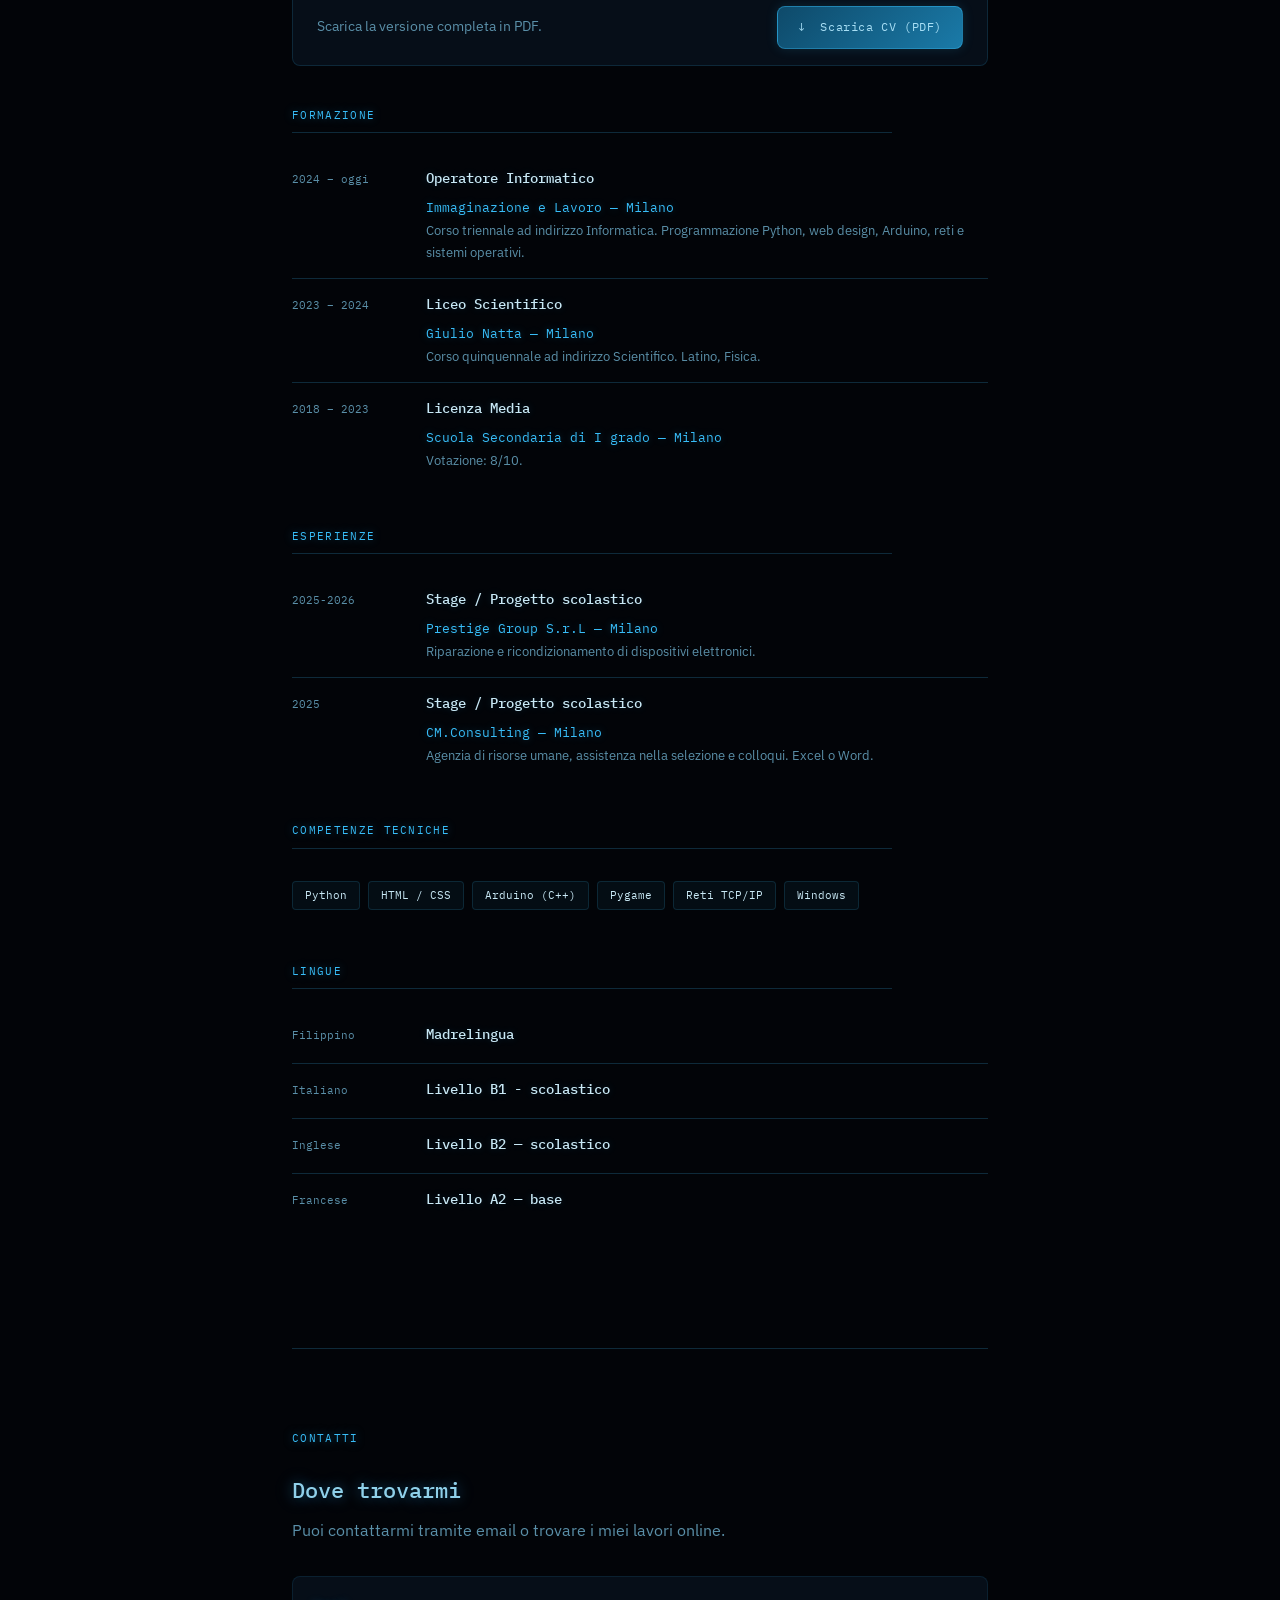
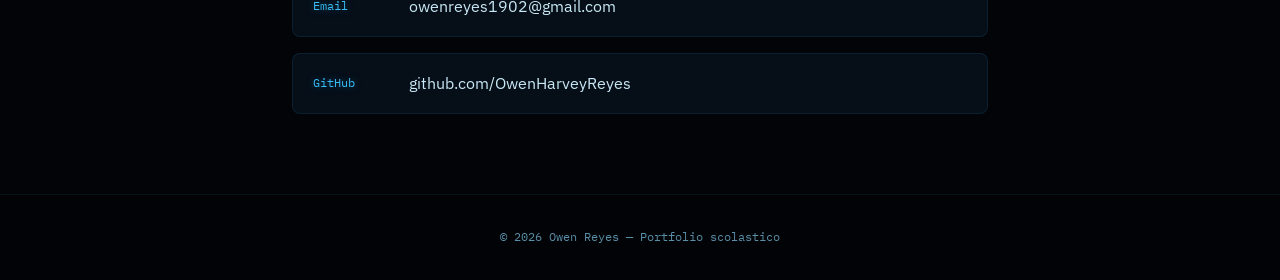
==== commit d1a37482: "." ====
--- a/index.html
+++ b/index.html
@@ -185,7 +185,7 @@
         <div class="progetto-card">
           <div class="progetto-immagine">
             <!-- ✏️ sostituisci questo placeholder con un'immagine del progetto: -->
-            <img src="./img/Screenshot 2026-05-22 092223.png" alt="Nome progetto" style="width:100%;height:100%;object-fit:cover;">
+            <img src="./img/semaforo.png" alt="Nome progetto" style="width:100%;height:100%;object-fit:cover;">
           </div>
           <div class="progetto-corpo">
             <h2>Semaforo</h2>
@@ -207,10 +207,26 @@
         <div class="progetto-card">
           <div class="progetto-immagine">
             <!-- ✏️ sostituisci questo placeholder con un'immagine del progetto: -->
-            <img src="./img/Screenshot 2026-05-22 094250.png" alt="Nome progetto" style="width:100%;height:100%;object-fit:cover;">
+            <img src="./img/GoDot.png" alt="Nome progetto" style="width:100%;height:100%;object-fit:cover;">
           </div>
           <div class="progetto-corpo">
             <h2>Game Menu</h2>
+            <p style="margin-top: 8px;">
+              Con GoDot, abbiamo creato un menu interattivo per un ipotetico gioco, con navigazione mouse. Il progetto include una schermata principale con opzioni di "Start Game", "Options" e "Exit", ognuna con funzionalità di base implementate.
+            </p>
+            <div class="progetto-meta">
+              <span class="badge">C# (C Sharp)</span>
+              <span class="badge">C++</span>
+            </div>
+          </div>
+        </div>
+                <div class="progetto-card">
+          <div class="progetto-immagine">
+            <!-- ✏️ sostituisci questo placeholder con un'immagine del progetto: -->
+            <img src="./img/Bully.png" alt="Nome progetto" style="width:100%;height:100%;object-fit:cover;">
+          </div>
+          <div class="progetto-corpo">
+            <h2>Dodge The Bullies</h2>
             <p style="margin-top: 8px;">
               Con GoDot, abbiamo creato un menu interattivo per un ipotetico gioco, con navigazione mouse. Il progetto include una schermata principale con opzioni di "Start Game", "Options" e "Exit", ognuna con funzionalità di base implementate.
             </p>
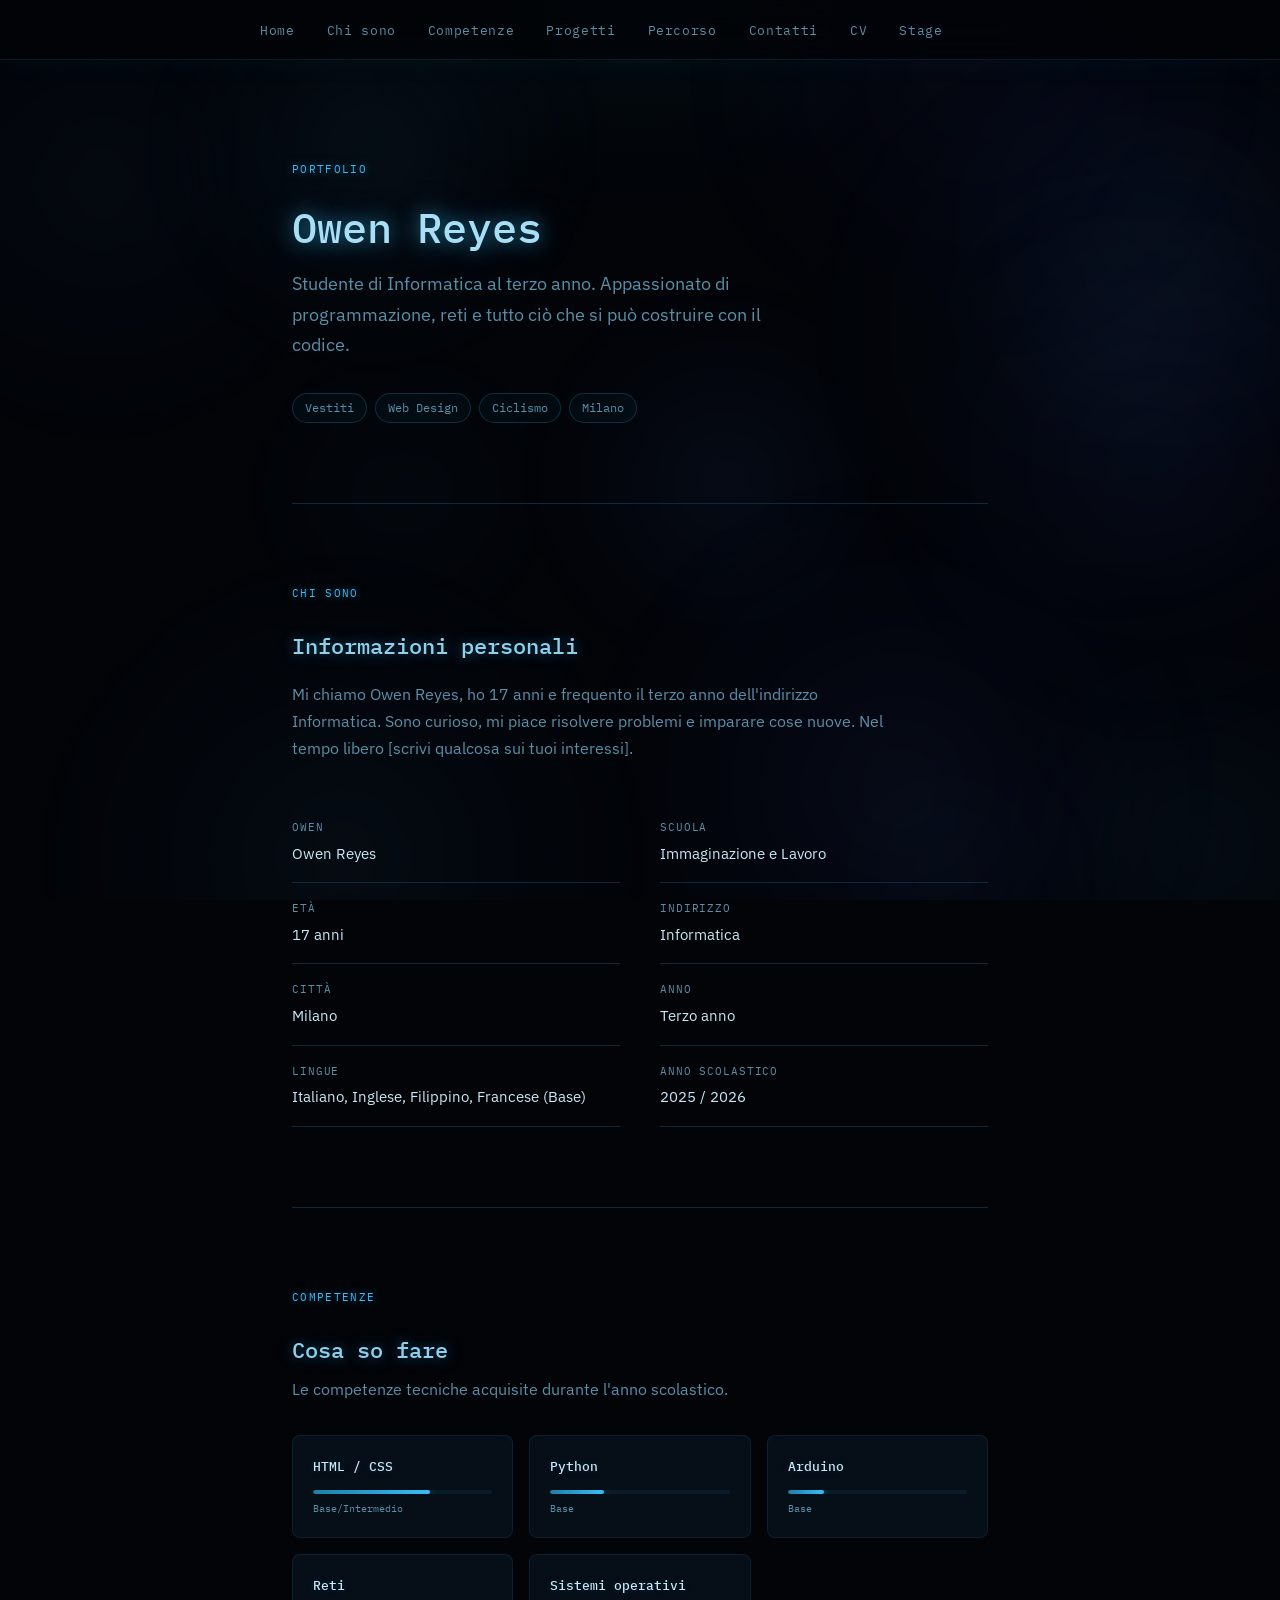
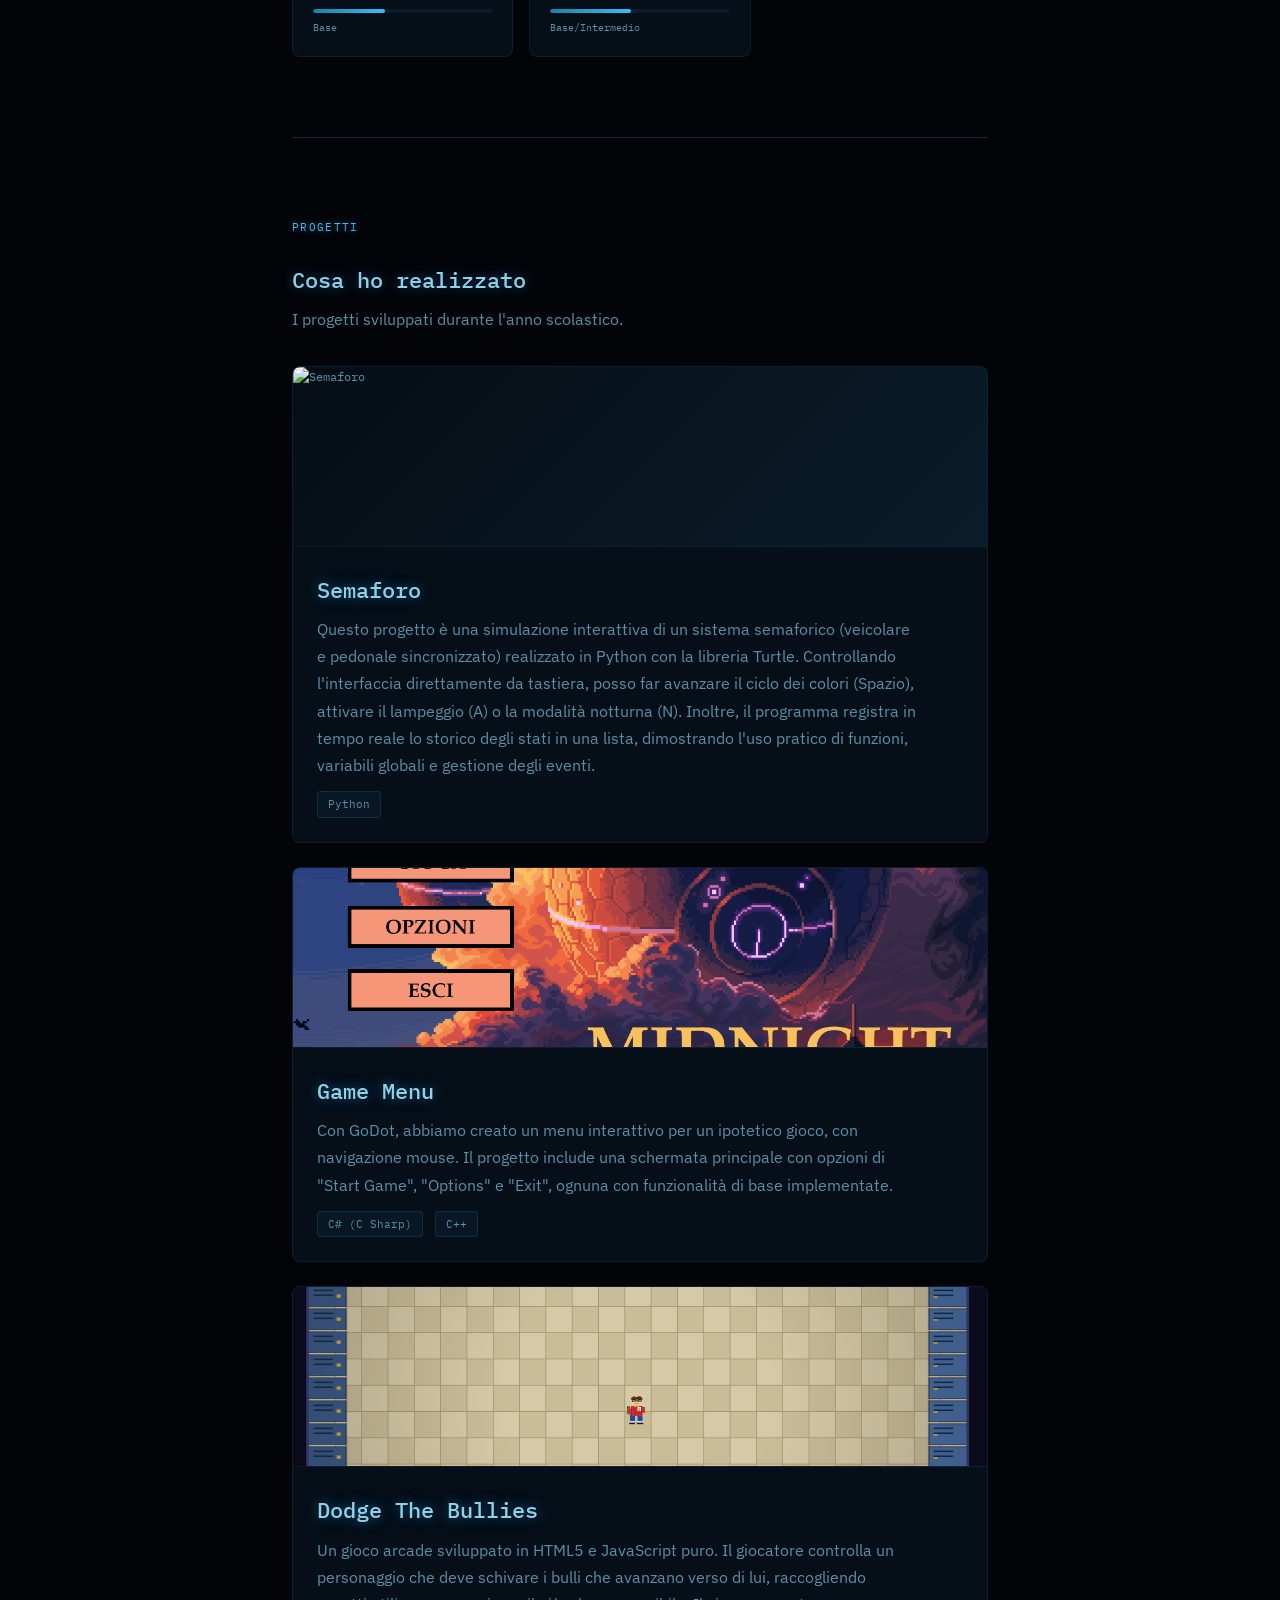
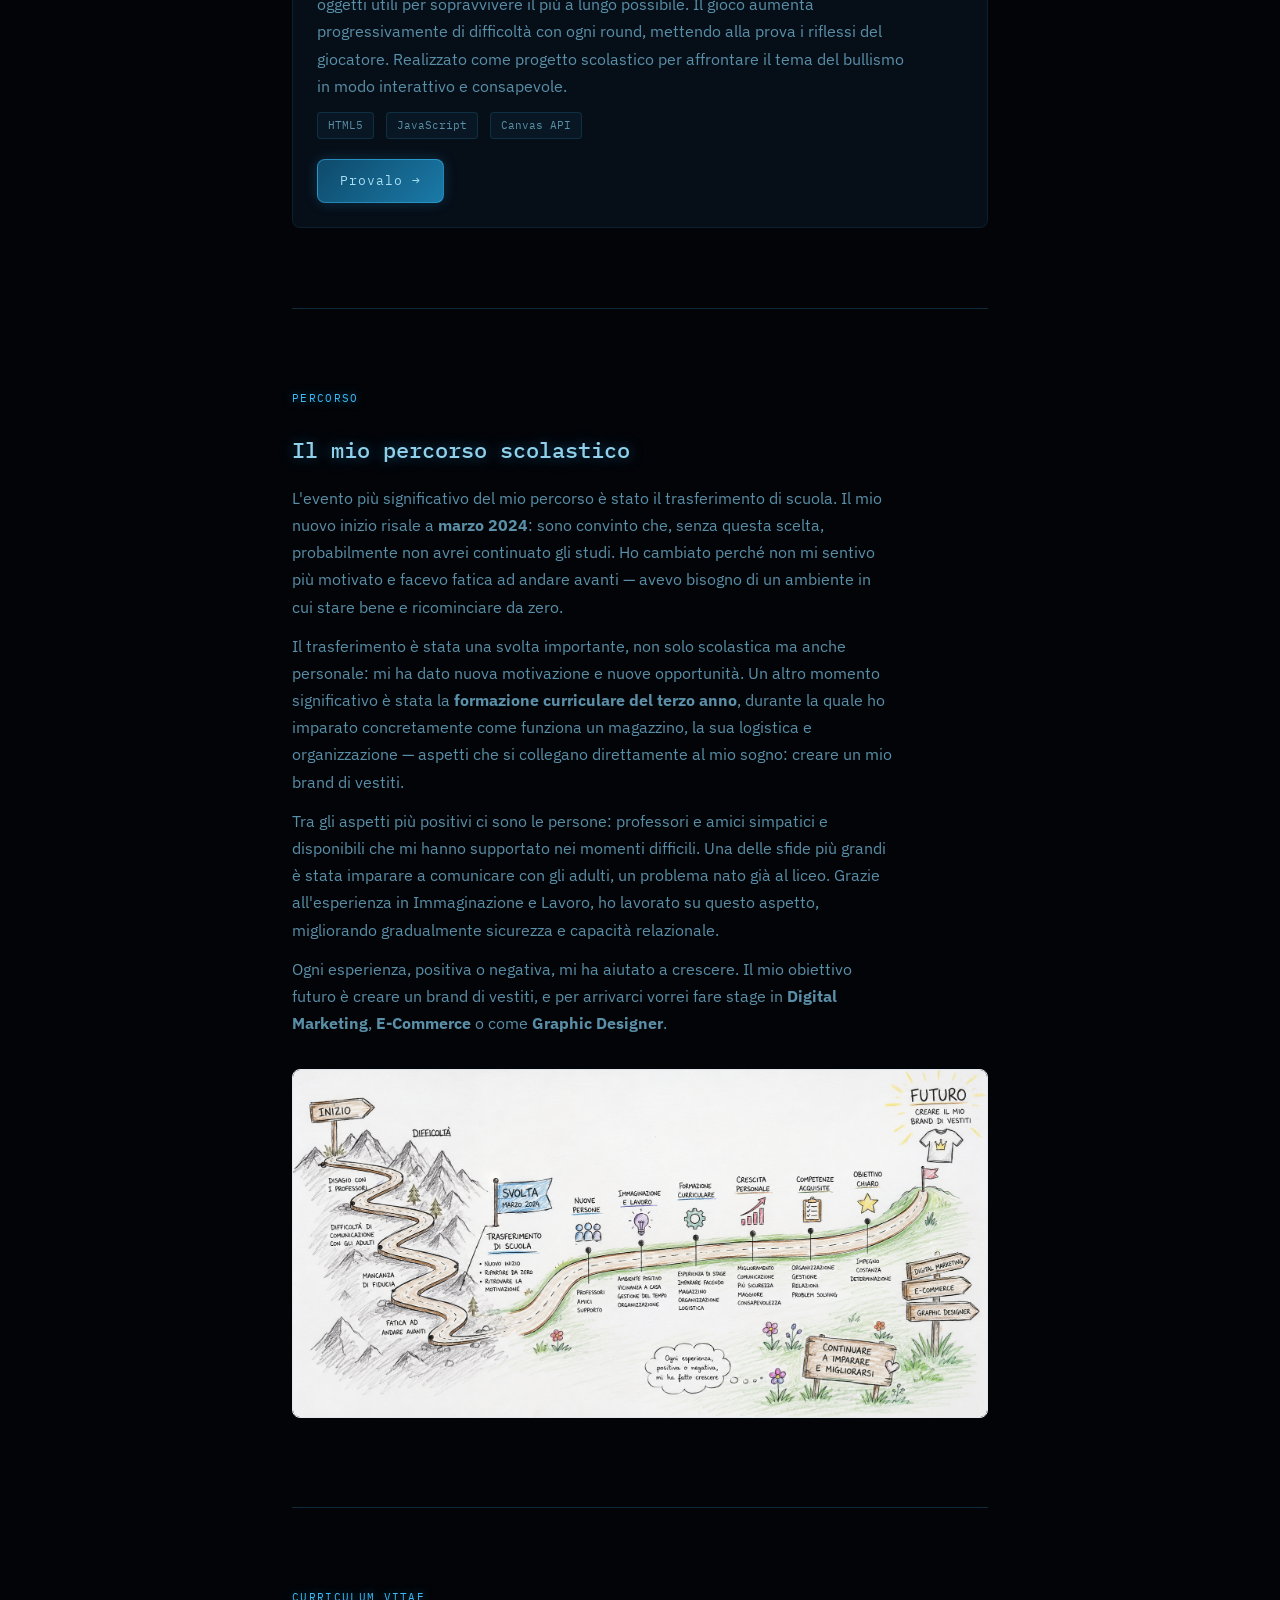
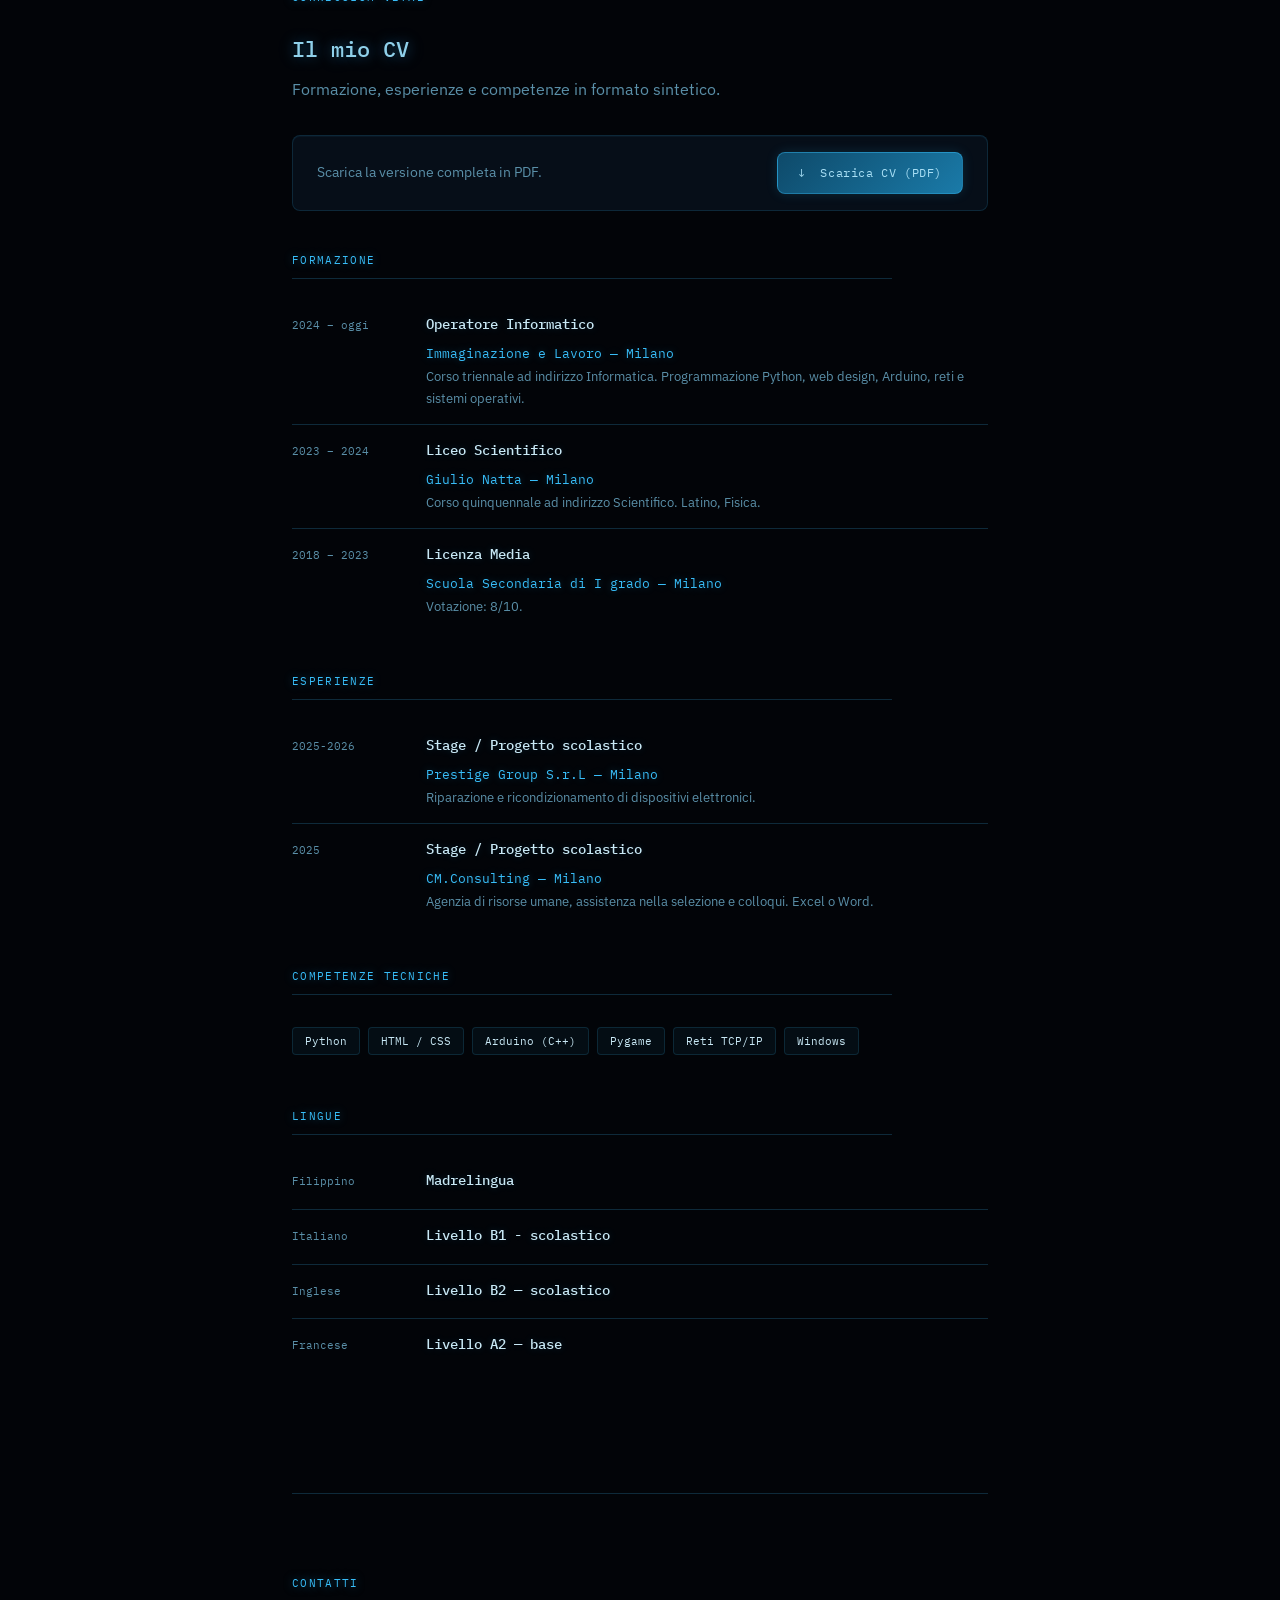
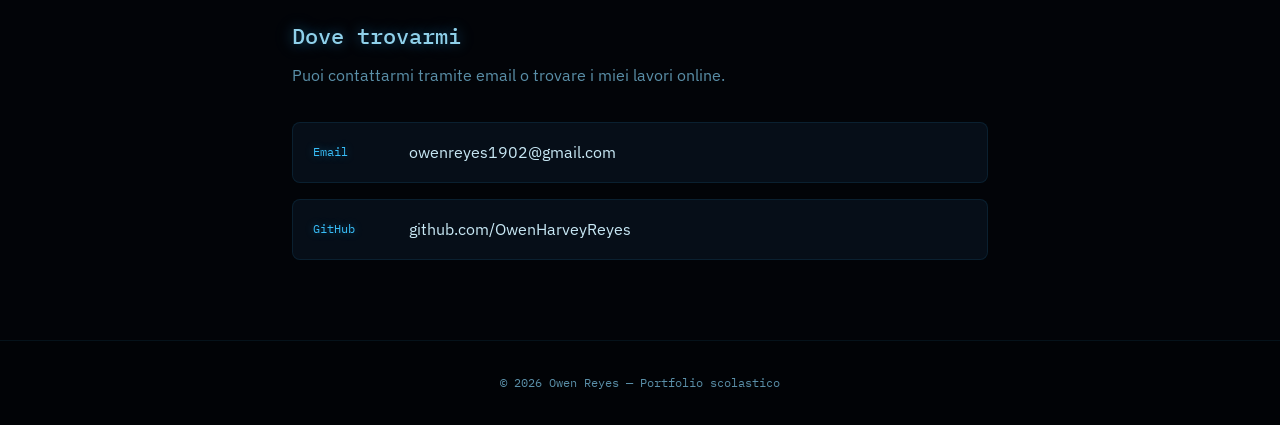
==== commit 866f8587: "mhm" ====
--- a/index.html
+++ b/index.html
@@ -3,10 +3,7 @@
 <head>
   <meta charset="UTF-8" />
   <meta name="viewport" content="width=device-width, initial-scale=1.0"/>
-
-  <!-- ✏️ MODIFICA: cambia il titolo con il tuo nome -->
   <title>Owen Reyes — Portfolio</title>
-
   <link rel="preconnect" href="https://fonts.googleapis.com">
   <link href="https://fonts.googleapis.com/css2?family=IBM+Plex+Sans:wght@300;400;500&family=IBM+Plex+Mono:wght@400;500&display=swap" rel="stylesheet">
   <link rel="stylesheet" href="style.css">
@@ -14,10 +11,12 @@
 
 <body>
 
+  <!-- SFONDO ANIMATO CON BOLLE SFOCATE -->
+  <canvas id="bg-canvas"></canvas>
+
   <!-- NAVIGAZIONE -->
   <nav>
     <ul>
-      <!-- ✏️ puoi cambiare le voci del menu -->
       <li><a href="#hero">Home</a></li>
       <li><a href="#chi-sono">Chi sono</a></li>
       <li><a href="#competenze">Competenze</a></li>
@@ -31,22 +30,14 @@
 
   <main>
 
-    <!-- ==========================================
-         HERO — presentazione iniziale
-         ========================================== -->
+    <!-- HERO -->
     <section id="hero">
       <p class="etichetta">Portfolio</p>
-
-      <!-- ✏️ MODIFICA: il tuo nome e cognome -->
       <h1>Owen Reyes</h1>
-
-      <!-- ✏️ MODIFICA: una frase breve su di te -->
       <p class="sottotitolo">
         Studente di Informatica al terzo anno. Appassionato di programmazione,
         reti e tutto ciò che si può costruire con il codice.
       </p>
-
-      <!-- ✏️ MODIFICA: le parole chiave che ti descrivono -->
       <div class="tag-list">
         <span class="tag">Vestiti</span>
         <span class="tag">Web Design</span>
@@ -55,24 +46,18 @@
       </div>
     </section>
 
-    <!-- ==========================================
-         CHI SONO
-         ========================================== -->
+    <!-- CHI SONO -->
     <section id="chi-sono">
       <p class="etichetta">Chi sono</p>
       <h2>Informazioni personali</h2>
-
-      <!-- ✏️ MODIFICA: scrivi qualcosa su di te -->
       <p style="margin-top: 16px;">
         Mi chiamo Owen Reyes, ho 17 anni e frequento il terzo anno
         dell'indirizzo Informatica. Sono curioso,
         mi piace risolvere problemi e imparare cose nuove.
         Nel tempo libero [scrivi qualcosa sui tuoi interessi].
       </p>
-
       <div class="griglia-2col" style="margin-top: 40px;">
         <div>
-          <!-- ✏️ MODIFICA: le tue informazioni -->
           <div class="info-riga">
             <span>Owen</span>
             <span>Owen Reyes</span>
@@ -111,103 +96,69 @@
       </div>
     </section>
 
-    <!-- ==========================================
-         COMPETENZE
-         ========================================== -->
+    <!-- COMPETENZE -->
     <section id="competenze">
       <p class="etichetta">Competenze</p>
       <h2>Cosa so fare</h2>
-      <p style="margin-top: 8px;">
-        Le competenze tecniche acquisite durante l'anno scolastico.
-      </p>
-
-      <!-- ✏️ MODIFICA: le tue competenze e il livello (da 0% a 100%) -->
+      <p style="margin-top: 8px;">Le competenze tecniche acquisite durante l'anno scolastico.</p>
       <div class="competenze-griglia">
-
         <div class="competenza-card">
           <h3>HTML / CSS</h3>
-          <div class="barra-contenitore">
-            <div class="barra" style="width: 65%"></div>
-          </div>
+          <div class="barra-contenitore"><div class="barra" style="width: 65%"></div></div>
           <p class="livello-label">Base/Intermedio</p>
         </div>
-
         <div class="competenza-card">
           <h3>Python</h3>
-          <div class="barra-contenitore">
-            <div class="barra" style="width: 30%"></div>
-          </div>
+          <div class="barra-contenitore"><div class="barra" style="width: 30%"></div></div>
           <p class="livello-label">Base</p>
         </div>
-
         <div class="competenza-card">
           <h3>Arduino</h3>
-          <div class="barra-contenitore">
-            <div class="barra" style="width: 20%"></div>
-          </div>
+          <div class="barra-contenitore"><div class="barra" style="width: 20%"></div></div>
           <p class="livello-label">Base</p>
         </div>
-
         <div class="competenza-card">
           <h3>Reti</h3>
-          <div class="barra-contenitore">
-            <div class="barra" style="width: 40%"></div>
-          </div>
+          <div class="barra-contenitore"><div class="barra" style="width: 40%"></div></div>
           <p class="livello-label">Base</p>
         </div>
-
         <div class="competenza-card">
           <h3>Sistemi operativi</h3>
-          <div class="barra-contenitore">
-            <div class="barra" style="width: 45%"></div>
-          </div>
+          <div class="barra-contenitore"><div class="barra" style="width: 45%"></div></div>
           <p class="livello-label">Base/Intermedio</p>
         </div>
-
-        <!-- ✏️ aggiungi altre competenze copiando il blocco sopra -->
-
-      </div>
-    </section>
-
-    <!-- ==========================================
-         PROGETTI
-         ========================================== -->
+      </div>
+    </section>
+
+    <!-- PROGETTI -->
     <section id="progetti">
       <p class="etichetta">Progetti</p>
       <h2>Cosa ho realizzato</h2>
-      <p style="margin-top: 8px;">
-        I progetti sviluppati durante l'anno scolastico.
-      </p>
+      <p style="margin-top: 8px;">I progetti sviluppati durante l'anno scolastico.</p>
 
       <div class="progetti-lista">
 
-        <!-- PROGETTO 1 — ✏️ MODIFICA con il tuo progetto -->
+        <!-- PROGETTO 1 — Semaforo -->
         <div class="progetto-card">
           <div class="progetto-immagine">
-            <!-- ✏️ sostituisci questo placeholder con un'immagine del progetto: -->
-            <img src="./img/semaforo.png" alt="Nome progetto" style="width:100%;height:100%;object-fit:cover;">
+            <img src="./img/semaforo.png" alt="Semaforo" style="width:100%;height:100%;object-fit:cover;">
           </div>
           <div class="progetto-corpo">
             <h2>Semaforo</h2>
             <p style="margin-top: 8px;">
               Questo progetto è una simulazione interattiva di un sistema semaforico (veicolare e pedonale sincronizzato) realizzato in Python con la libreria Turtle.
-
-            Controllando l'interfaccia direttamente da tastiera, posso far avanzare il ciclo dei colori (Spazio), attivare il lampeggio (A) o la modalità notturna (N). Inoltre, il programma registra in tempo reale lo storico degli stati in una lista, dimostrando l'uso pratico di funzioni, variabili globali e gestione degli eventi.
+              Controllando l'interfaccia direttamente da tastiera, posso far avanzare il ciclo dei colori (Spazio), attivare il lampeggio (A) o la modalità notturna (N). Inoltre, il programma registra in tempo reale lo storico degli stati in una lista, dimostrando l'uso pratico di funzioni, variabili globali e gestione degli eventi.
             </p>
             <div class="progetto-meta">
-              <!-- ✏️ aggiungi i linguaggi / strumenti usati -->
               <span class="badge">Python</span>
             </div>
-            <!-- ✏️ se hai un link al progetto, inseriscilo qui -->
-            <!-- <a href="#" class="progetto-link">→ Vedi il progetto</a> -->
-          </div>
-        </div>
-
-        <!-- PROGETTO 2 — ✏️ MODIFICA con il tuo progetto -->
+          </div>
+        </div>
+
+        <!-- PROGETTO 2 — Game Menu -->
         <div class="progetto-card">
           <div class="progetto-immagine">
-            <!-- ✏️ sostituisci questo placeholder con un'immagine del progetto: -->
-            <img src="./img/GoDot.png" alt="Nome progetto" style="width:100%;height:100%;object-fit:cover;">
+            <img src="./img/GoDot.png" alt="Game Menu" style="width:100%;height:100%;object-fit:cover;">
           </div>
           <div class="progetto-corpo">
             <h2>Game Menu</h2>
@@ -220,122 +171,95 @@
             </div>
           </div>
         </div>
-                <div class="progetto-card">
+
+        <!-- PROGETTO 3 — Dodge The Bullies (con pulsante!) -->
+        <div class="progetto-card">
           <div class="progetto-immagine">
-            <!-- ✏️ sostituisci questo placeholder con un'immagine del progetto: -->
-            <img src="./img/Bully.png" alt="Nome progetto" style="width:100%;height:100%;object-fit:cover;">
+            <img src="./img/Bully.png" alt="Dodge The Bullies" style="width:100%;height:100%;object-fit:cover;">
           </div>
           <div class="progetto-corpo">
             <h2>Dodge The Bullies</h2>
             <p style="margin-top: 8px;">
-              Con GoDot, abbiamo creato un menu interattivo per un ipotetico gioco, con navigazione mouse. Il progetto include una schermata principale con opzioni di "Start Game", "Options" e "Exit", ognuna con funzionalità di base implementate.
+              Un gioco arcade sviluppato in HTML5 e JavaScript puro. Il giocatore controlla un personaggio che deve schivare i bulli che avanzano verso di lui, raccogliendo oggetti utili per sopravvivere il più a lungo possibile. Il gioco aumenta progressivamente di difficoltà con ogni round, mettendo alla prova i riflessi del giocatore. Realizzato come progetto scolastico per affrontare il tema del bullismo in modo interattivo e consapevole.
             </p>
             <div class="progetto-meta">
-              <span class="badge">C# (C Sharp)</span>
-              <span class="badge">C++</span>
+              <span class="badge">HTML5</span>
+              <span class="badge">JavaScript</span>
+              <span class="badge">Canvas API</span>
             </div>
-          </div>
-        </div>
-
-        <!-- ✏️ copia un blocco qui sopra per aggiungere altri progetti -->
-
-      </div>
-    </section>
-        <section id="percorso">
+            <a href="./schiva_i_bulli.html" class="btn-gioca" target="_blank">Provalo →</a>
+          </div>
+        </div>
+
+      </div>
+    </section>
+
+    <!-- PERCORSO -->
+    <section id="percorso">
       <p class="etichetta">Percorso</p>
       <h2>Il mio percorso scolastico</h2>
-
       <p style="margin-top: 16px;">
         L'evento più significativo del mio percorso è stato il trasferimento di scuola. Il mio nuovo inizio risale a <strong>marzo 2024</strong>: sono convinto che, senza questa scelta, probabilmente non avrei continuato gli studi. Ho cambiato perché non mi sentivo più motivato e facevo fatica ad andare avanti — avevo bisogno di un ambiente in cui stare bene e ricominciare da zero.
       </p>
-
       <p style="margin-top: 12px;">
         Il trasferimento è stata una svolta importante, non solo scolastica ma anche personale: mi ha dato nuova motivazione e nuove opportunità. Un altro momento significativo è stata la <strong>formazione curriculare del terzo anno</strong>, durante la quale ho imparato concretamente come funziona un magazzino, la sua logistica e organizzazione — aspetti che si collegano direttamente al mio sogno: creare un mio brand di vestiti.
       </p>
-
       <p style="margin-top: 12px;">
         Tra gli aspetti più positivi ci sono le persone: professori e amici simpatici e disponibili che mi hanno supportato nei momenti difficili. Una delle sfide più grandi è stata imparare a comunicare con gli adulti, un problema nato già al liceo. Grazie all'esperienza in Immaginazione e Lavoro, ho lavorato su questo aspetto, migliorando gradualmente sicurezza e capacità relazionale.
       </p>
-
       <p style="margin-top: 12px;">
         Ogni esperienza, positiva o negativa, mi ha aiutato a crescere. Il mio obiettivo futuro è creare un brand di vestiti, e per arrivarci vorrei fare stage in <strong>Digital Marketing</strong>, <strong>E-Commerce</strong> o come <strong>Graphic Designer</strong>.
       </p>
-
       <div style="margin-top: 32px;">
-        <img
-          src="./img/Percorso-Scolastico.png"
-          alt="Percorso scolastico di Owen Reyes"
-          style="width: 100%; border-radius: 8px; border: 1px solid var(--bordo, #e2e8f0);"
-        />
-      </div>
-    </section>
-
-    <!-- ==========================================
-         CV
-         ========================================== -->
+        <img src="./img/Percorso-Scolastico.png" alt="Percorso scolastico di Owen Reyes"
+          style="width: 100%; border-radius: 8px; border: 1px solid var(--bordo, #e2e8f0);" />
+      </div>
+    </section>
+
+    <!-- CV -->
     <section id="cv">
       <p class="etichetta">Curriculum Vitae</p>
       <h2>Il mio CV</h2>
-      <p style="margin-top: 8px;">
-        Formazione, esperienze e competenze in formato sintetico.
-      </p>
-
-      <!-- BOTTONE DOWNLOAD PDF -->
+      <p style="margin-top: 8px;">Formazione, esperienze e competenze in formato sintetico.</p>
       <div class="cv-download-bar">
         <p>Scarica la versione completa in PDF.</p>
-        <!-- ✏️ MODIFICA: sostituisci "cv.pdf" con il nome del tuo file PDF -->
         <a href="./OWEN HARVEY REYES - CV (4).pdf" download="OwenReyes_CV.pdf" class="btn-scarica">
           ↓ &nbsp;Scarica CV (PDF)
         </a>
       </div>
-
-      <!-- FORMAZIONE -->
       <div class="cv-blocco">
         <p class="cv-blocco-titolo">Formazione</p>
-
-        <!-- ✏️ MODIFICA: il tuo percorso scolastico -->
         <div class="cv-riga">
           <span class="cv-periodo">2024 – oggi</span>
           <div class="cv-contenuto">
             <h3>Operatore Informatico</h3>
             <span class="cv-luogo">Immaginazione e Lavoro — Milano</span>
-            <p>Corso triennale ad indirizzo Informatica. Programmazione Python,
-               web design, Arduino, reti e sistemi operativi.</p>
-          </div>
-        </div>
-
+            <p>Corso triennale ad indirizzo Informatica. Programmazione Python, web design, Arduino, reti e sistemi operativi.</p>
+          </div>
+        </div>
         <div class="cv-riga">
           <span class="cv-periodo">2023 – 2024</span>
           <div class="cv-contenuto">
             <h3>Liceo Scientifico</h3>
             <span class="cv-luogo">Giulio Natta — Milano</span>
-            <p>Corso  quinquennale ad indirizzo Scientifico. Latino, Fisica.</p>
-          </div>
-        </div>
-
+            <p>Corso quinquennale ad indirizzo Scientifico. Latino, Fisica.</p>
+          </div>
+        </div>
         <div class="cv-riga">
           <span class="cv-periodo">2018 – 2023</span>
           <div class="cv-contenuto">
             <h3>Licenza Media</h3>
-            <!-- ✏️ MODIFICA: la tua scuola media -->
             <span class="cv-luogo">Scuola Secondaria di I grado — Milano</span>
             <p>Votazione: 8/10.</p>
           </div>
         </div>
-
-        <!-- ✏️ aggiungi altri blocchi copiando una cv-riga -->
-      </div>
-
-      <!-- ESPERIENZE -->
+      </div>
       <div class="cv-blocco">
         <p class="cv-blocco-titolo">Esperienze</p>
-
-        <!-- ✏️ MODIFICA: aggiungi stage, lavori, volontariato, ecc. -->
-                 <div class="cv-riga">
+        <div class="cv-riga">
           <span class="cv-periodo">2025-2026</span>
           <div class="cv-contenuto">
             <h3>Stage / Progetto scolastico</h3>
-            <!-- ✏️ MODIFICA: azienda o contesto -->
             <span class="cv-luogo">Prestige Group S.r.L — Milano</span>
             <p>Riparazione e ricondizionamento di dispositivi elettronici.</p>
           </div>
@@ -344,20 +268,13 @@
           <span class="cv-periodo">2025</span>
           <div class="cv-contenuto">
             <h3>Stage / Progetto scolastico</h3>
-            <!-- ✏️ MODIFICA: azienda o contesto -->
             <span class="cv-luogo">CM.Consulting — Milano</span>
             <p>Agenzia di risorse umane, assistenza nella selezione e colloqui. Excel o Word.</p>
           </div>
         </div>
-
-        <!-- ✏️ se non hai esperienze lavorative ancora, puoi rimuovere
-             questa sezione o usarla per progetti extrascolastici -->
-      </div>
-
-      <!-- COMPETENZE TECNICHE -->
+      </div>
       <div class="cv-blocco">
         <p class="cv-blocco-titolo">Competenze tecniche</p>
-        <!-- ✏️ MODIFICA: le tue competenze -->
         <div class="cv-skill-lista">
           <span class="cv-skill">Python</span>
           <span class="cv-skill">HTML / CSS</span>
@@ -367,82 +284,106 @@
           <span class="cv-skill">Windows</span>
         </div>
       </div>
-
-      <!-- LINGUE -->
       <div class="cv-blocco">
         <p class="cv-blocco-titolo">Lingue</p>
-
         <div class="cv-riga">
           <span class="cv-periodo">Filippino</span>
-          <div class="cv-contenuto">
-            <h3>Madrelingua</h3>
-          </div>
+          <div class="cv-contenuto"><h3>Madrelingua</h3></div>
         </div>
         <div class="cv-riga">
           <span class="cv-periodo">Italiano</span>
-          <div class="cv-contenuto">
-            <h3>Livello B1 - scolastico</h3>
-          </div>
-        </div>
-
+          <div class="cv-contenuto"><h3>Livello B1 - scolastico</h3></div>
+        </div>
         <div class="cv-riga">
           <span class="cv-periodo">Inglese</span>
-          <div class="cv-contenuto">
-            <!-- ✏️ MODIFICA: il tuo livello -->
-            <h3>Livello B2 — scolastico</h3>
-          </div>
-        </div>
-                <div class="cv-riga">
+          <div class="cv-contenuto"><h3>Livello B2 — scolastico</h3></div>
+        </div>
+        <div class="cv-riga">
           <span class="cv-periodo">Francese</span>
-          <div class="cv-contenuto">
-            <!-- ✏️ MODIFICA: il tuo livello -->
-            <h3>Livello A2 — base</h3>
-          </div>
-        </div>
-      </div>
-
-    </section>
-
-    <!-- ==========================================
-         CONTATTI
-         ========================================== -->
+          <div class="cv-contenuto"><h3>Livello A2 — base</h3></div>
+        </div>
+      </div>
+    </section>
+
+    <!-- CONTATTI -->
     <section id="contatti">
       <p class="etichetta">Contatti</p>
       <h2>Dove trovarmi</h2>
-      <p style="margin-top: 8px;">
-        Puoi contattarmi tramite email o trovare i miei lavori online.
-      </p>
-
+      <p style="margin-top: 8px;">Puoi contattarmi tramite email o trovare i miei lavori online.</p>
       <div class="contatti-lista">
-
-        <!-- ✏️ MODIFICA: la tua email -->
-        <a href="/cdn-cgi/l/email-protection#3b4f4e5a7b5e565a525715524f" class="contatto-riga">
+        <a href="mailto:owenreyes1902@gmail.com" class="contatto-riga">
           <span class="contatto-icona">Email</span>
-          <span><span class="__cf_email__" data-cfemail="5d29283c1d38303c3431733429">owenreyes1902@gmail.com</span></span>
+          <span>owenreyes1902@gmail.com</span>
         </a>
-
-        <!-- ✏️ MODIFICA: il tuo profilo GitHub (se ce l'hai) -->
         <a href="https://github.com/OwenHarveyReyes" class="contatto-riga" target="_blank">
           <span class="contatto-icona">GitHub</span>
           <span>github.com/OwenHarveyReyes</span>
         </a>
-
-        <!-- ✏️ aggiungi altri link (LinkedIn, ecc.) copiando il blocco sopra
-             oppure cancella quelli che non usi -->
-
-      </div>
-    </section>
-
-
+      </div>
+    </section>
 
   </main>
 
-    <footer>
-    <!-- ✏️ MODIFICA: il tuo nome -->
+  <footer>
     © 2026 Owen Reyes — Portfolio scolastico
   </footer>
 
+  <!-- SCRIPT SFONDO BOLLE SFOCATE -->
+  <script>
+    const canvas = document.getElementById('bg-canvas');
+    const ctx = canvas.getContext('2d');
+
+    function resize() {
+      canvas.width = window.innerWidth;
+      canvas.height = window.innerHeight;
+    }
+    resize();
+    window.addEventListener('resize', resize);
+
+    const blobs = Array.from({ length: 12 }, () => ({
+      x: Math.random() * window.innerWidth,
+      y: Math.random() * window.innerHeight,
+      r: 120 + Math.random() * 200,
+      vx: (Math.random() - 0.5) * 0.4,
+      vy: (Math.random() - 0.5) * 0.4,
+      hue: 190 + Math.random() * 40,
+      alpha: 0.03 + Math.random() * 0.05,
+      phase: Math.random() * Math.PI * 2,
+      speed: 0.003 + Math.random() * 0.004
+    }));
+
+    function draw() {
+      ctx.clearRect(0, 0, canvas.width, canvas.height);
+
+      blobs.forEach(b => {
+        b.phase += b.speed;
+        b.x += b.vx + Math.sin(b.phase) * 0.3;
+        b.y += b.vy + Math.cos(b.phase * 0.7) * 0.3;
+
+        // wrap around
+        if (b.x < -b.r) b.x = canvas.width + b.r;
+        if (b.x > canvas.width + b.r) b.x = -b.r;
+        if (b.y < -b.r) b.y = canvas.height + b.r;
+        if (b.y > canvas.height + b.r) b.y = -b.r;
+
+        const grad = ctx.createRadialGradient(b.x, b.y, 0, b.x, b.y, b.r);
+        grad.addColorStop(0, `hsla(${b.hue}, 80%, 65%, ${b.alpha})`);
+        grad.addColorStop(0.5, `hsla(${b.hue + 15}, 70%, 55%, ${b.alpha * 0.5})`);
+        grad.addColorStop(1, `hsla(${b.hue}, 80%, 65%, 0)`);
+
+        ctx.filter = 'blur(40px)';
+        ctx.beginPath();
+        ctx.arc(b.x, b.y, b.r, 0, Math.PI * 2);
+        ctx.fillStyle = grad;
+        ctx.fill();
+      });
+
+      ctx.filter = 'none';
+      requestAnimationFrame(draw);
+    }
+
+    draw();
+  </script>
+
 </body>
 </html>
-<!-- index.html
-Visualizzazione di index.html. -->
--- a/style.css
+++ b/style.css
@@ -801,4 +801,90 @@
   .scheda-riga       { grid-template-columns: 1fr; }
   .scheda-label      { border-right: none; border-bottom: 1px solid rgba(56, 189, 248, 0.07); }
   .scheda-header     { flex-direction: column; gap: 8px; }
-}+}
+/* =============================================
+   SFONDO CANVAS ANIMATO
+   ============================================= */
+#bg-canvas {
+  position: fixed;
+  top: 0;
+  left: 0;
+  width: 100%;
+  height: 100%;
+  z-index: 0;
+  pointer-events: none;
+}
+
+/* =============================================
+   PULSANTE "PROVALO" — GIOCO
+   ============================================= */
+.btn-gioca {
+  display: inline-flex;
+  align-items: center;
+  gap: 8px;
+  margin-top: 20px;
+  background: linear-gradient(135deg, #0e4a6a, #1a7aa8);
+  border: 1px solid rgba(56, 189, 248, 0.5);
+  color: #a8dff5;
+  text-decoration: none;
+  font-family: var(--font-titoli);
+  font-size: 13px;
+  letter-spacing: 0.08em;
+  padding: 10px 22px;
+  border-radius: var(--raggio);
+  transition: box-shadow 0.3s, border-color 0.3s, color 0.3s, transform 0.2s;
+  box-shadow: 0 0 14px rgba(56, 189, 248, 0.2);
+  position: relative;
+  overflow: hidden;
+}
+
+.btn-gioca::before {
+  content: '';
+  position: absolute;
+  top: 0; left: -100%;
+  width: 100%; height: 100%;
+  background: linear-gradient(90deg, transparent, rgba(56,189,248,0.12), transparent);
+  transition: left 0.5s ease;
+}
+
+.btn-gioca:hover::before {
+  left: 100%;
+}
+
+.btn-gioca:hover {
+  color: #fff;
+  border-color: rgba(56, 189, 248, 0.8);
+  box-shadow: var(--glow-mid);
+  transform: translateY(-2px);
+}
+
+/* Animazione entrata sezioni */
+@keyframes fadeInUp {
+  from { opacity: 0; transform: translateY(24px); }
+  to   { opacity: 1; transform: translateY(0); }
+}
+
+section {
+  animation: fadeInUp 0.7s ease both;
+}
+
+/* Barre competenze animate */
+.barra {
+  animation: barraGrow 1.2s cubic-bezier(0.4,0,0.2,1) both;
+  animation-delay: 0.3s;
+}
+
+@keyframes barraGrow {
+  from { width: 0 !important; }
+}
+
+/* Card progetto — shimmer border on hover */
+.progetto-card {
+  transition: border-color 0.3s, box-shadow 0.3s, transform 0.3s;
+}
+
+.progetto-card:hover {
+  border-color: rgba(56, 189, 248, 0.45);
+  box-shadow: var(--glow-soft), 0 8px 32px rgba(0,0,0,0.4);
+  transform: translateY(-3px);
+}
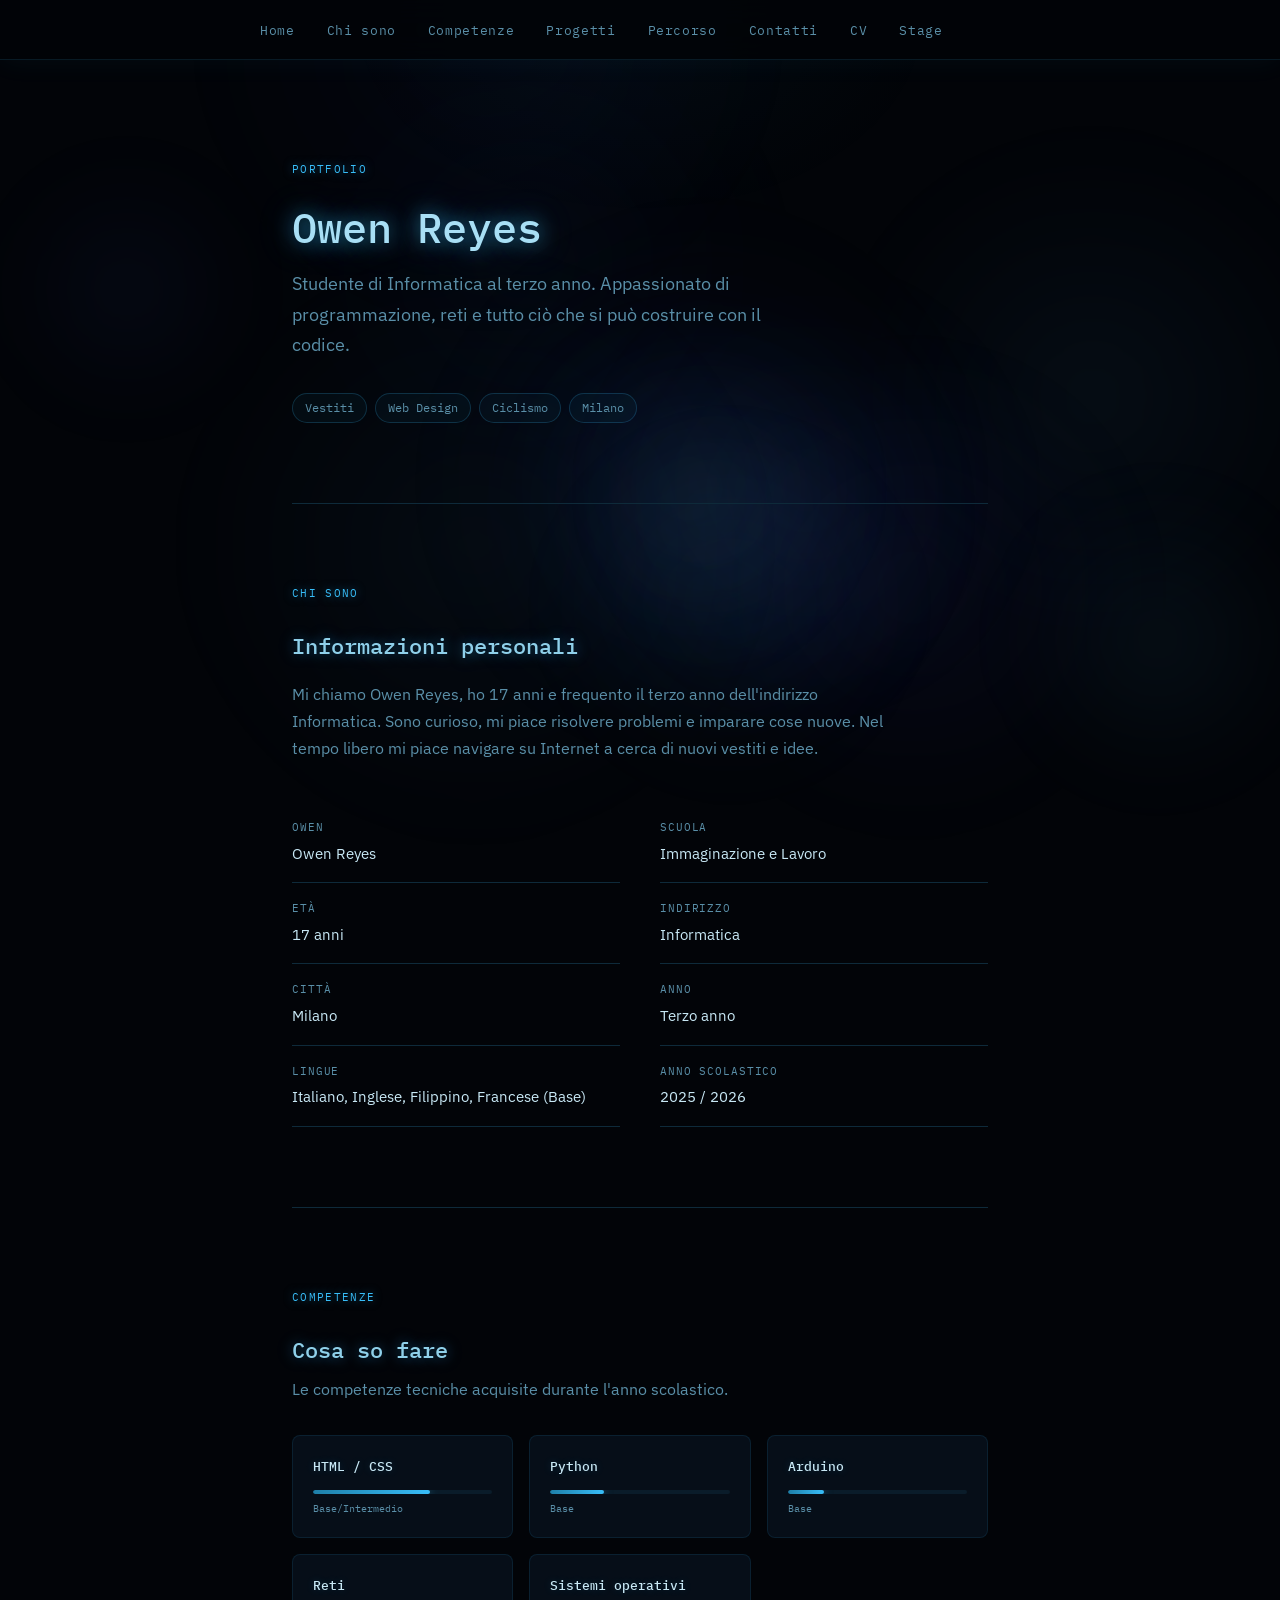
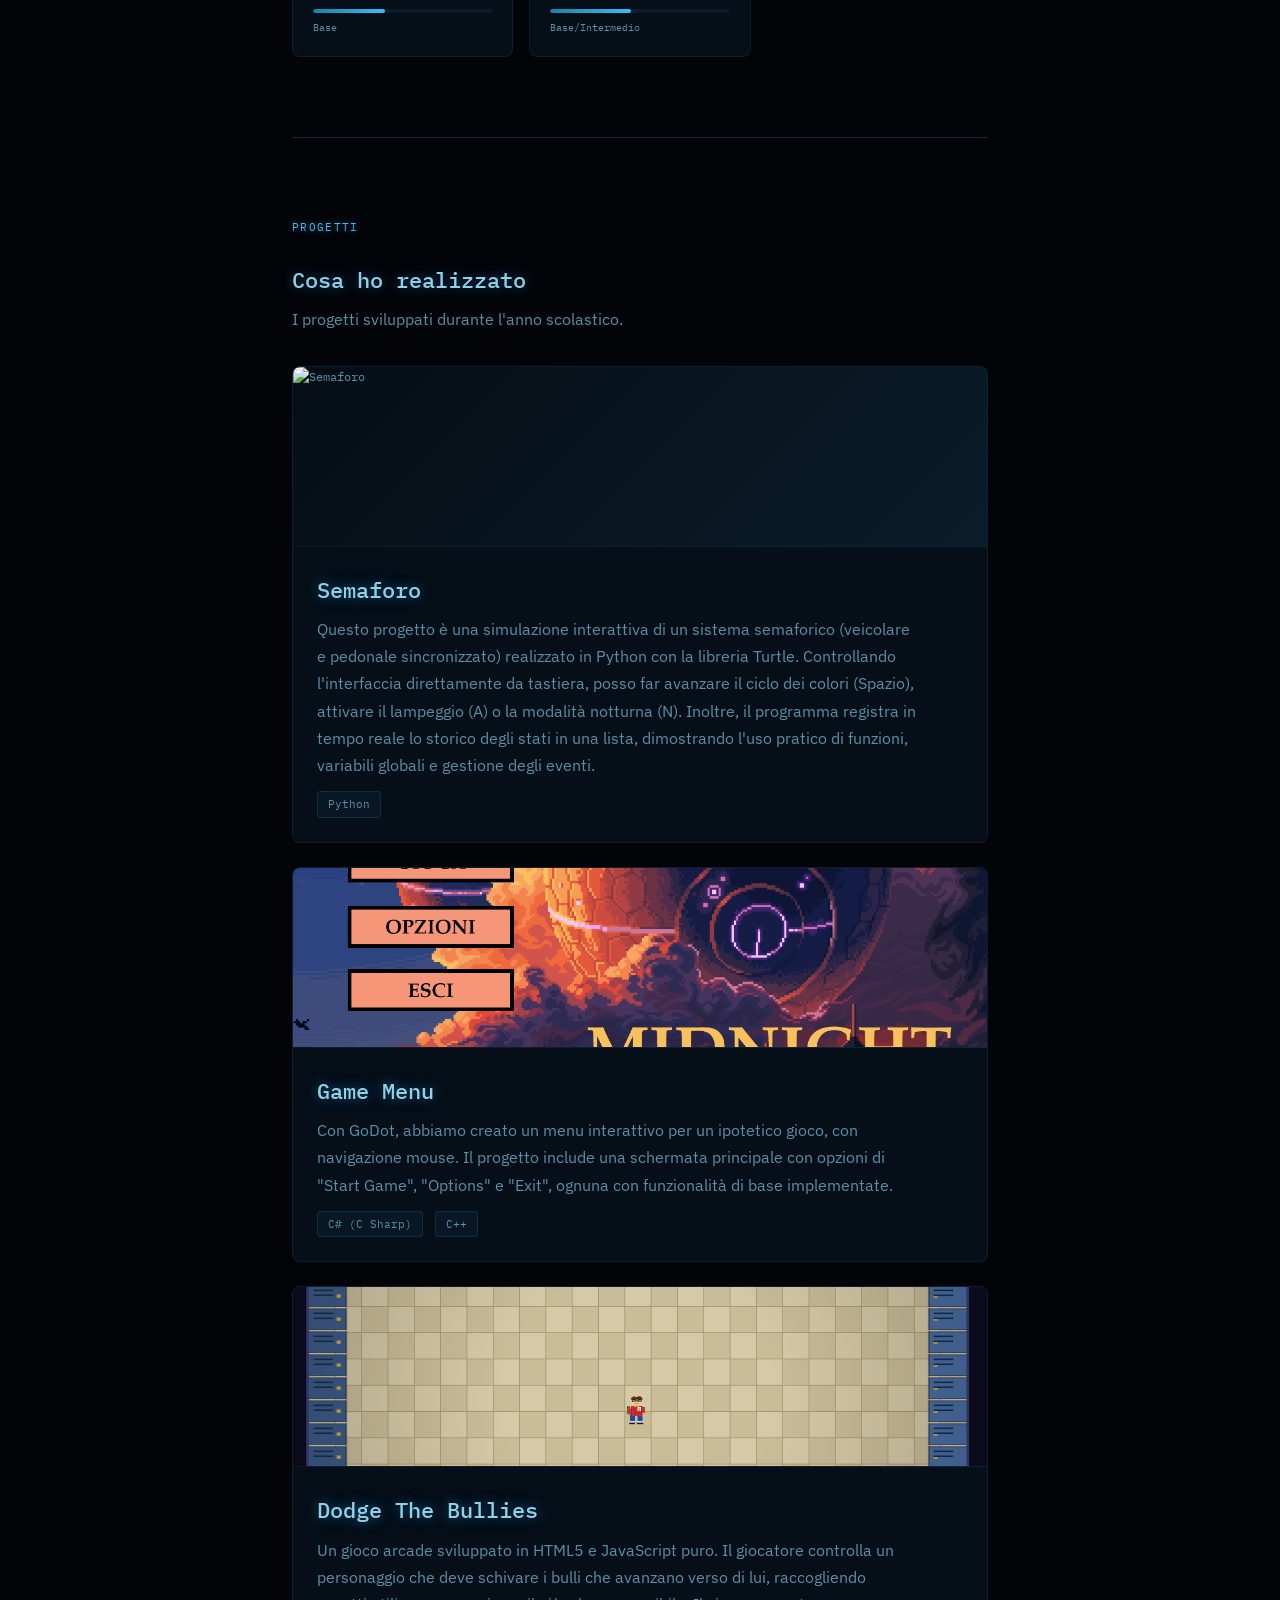
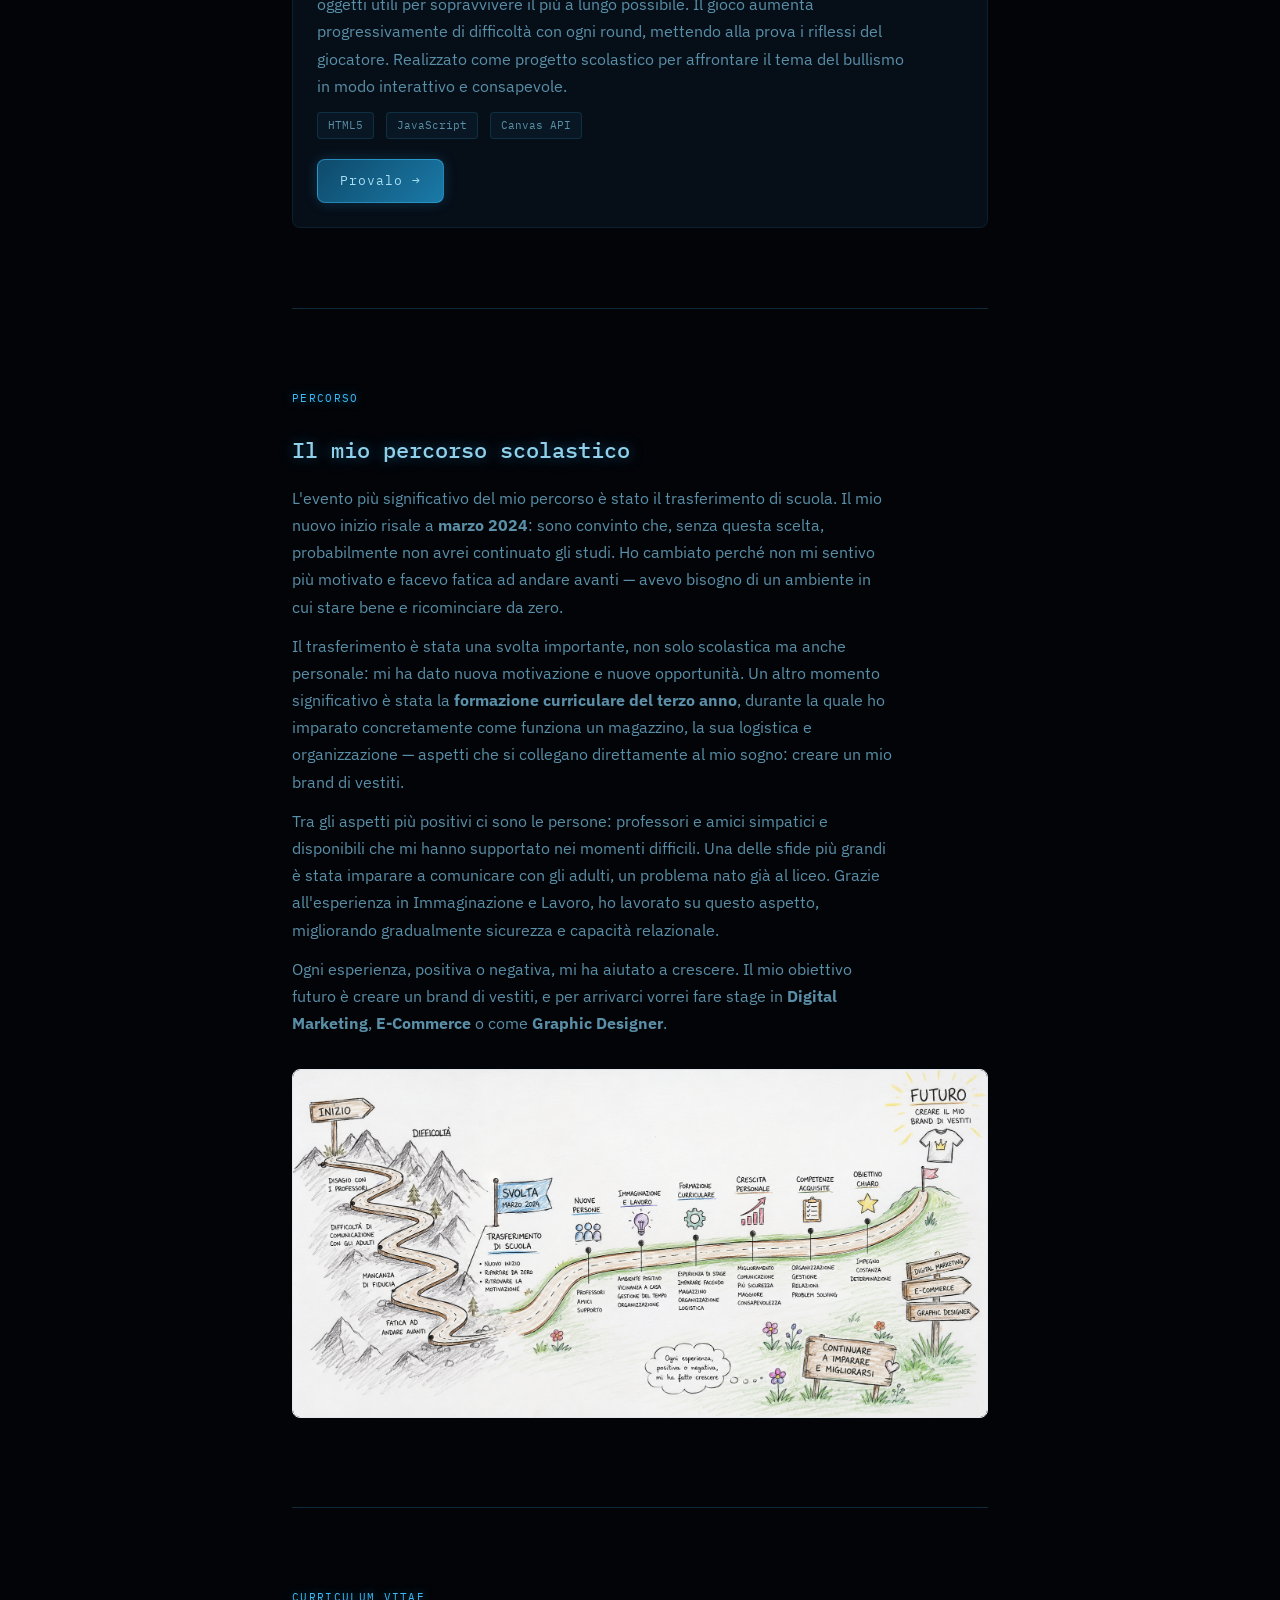
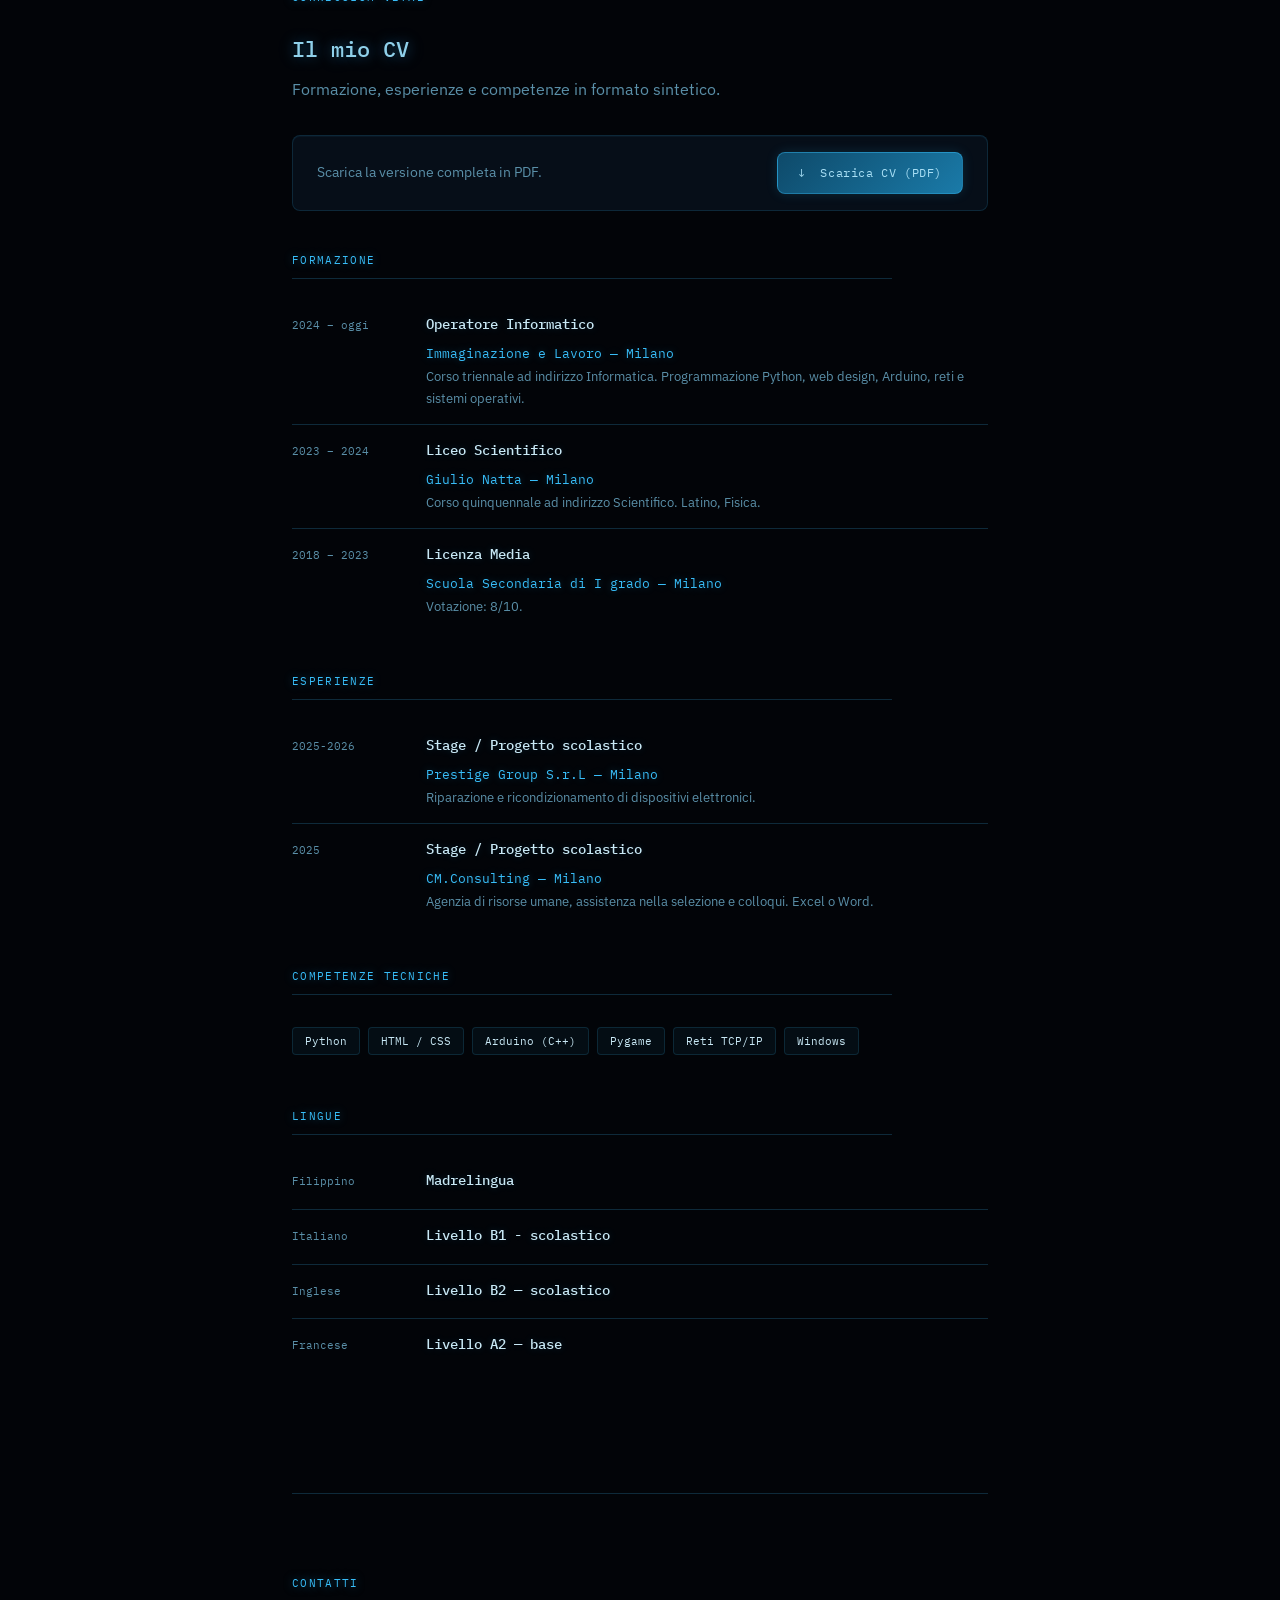
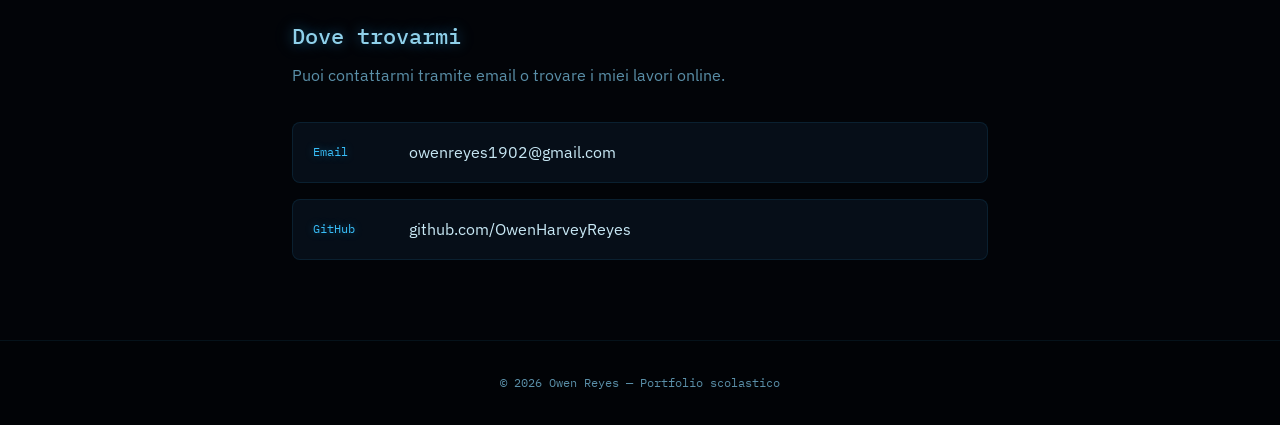
==== commit cb4d9674: "Update index.html" ====
--- a/index.html
+++ b/index.html
@@ -54,7 +54,7 @@
         Mi chiamo Owen Reyes, ho 17 anni e frequento il terzo anno
         dell'indirizzo Informatica. Sono curioso,
         mi piace risolvere problemi e imparare cose nuove.
-        Nel tempo libero [scrivi qualcosa sui tuoi interessi].
+        Nel tempo libero mi piace navigare su Internet a cerca di nuovi vestiti e idee.
       </p>
       <div class="griglia-2col" style="margin-top: 40px;">
         <div>
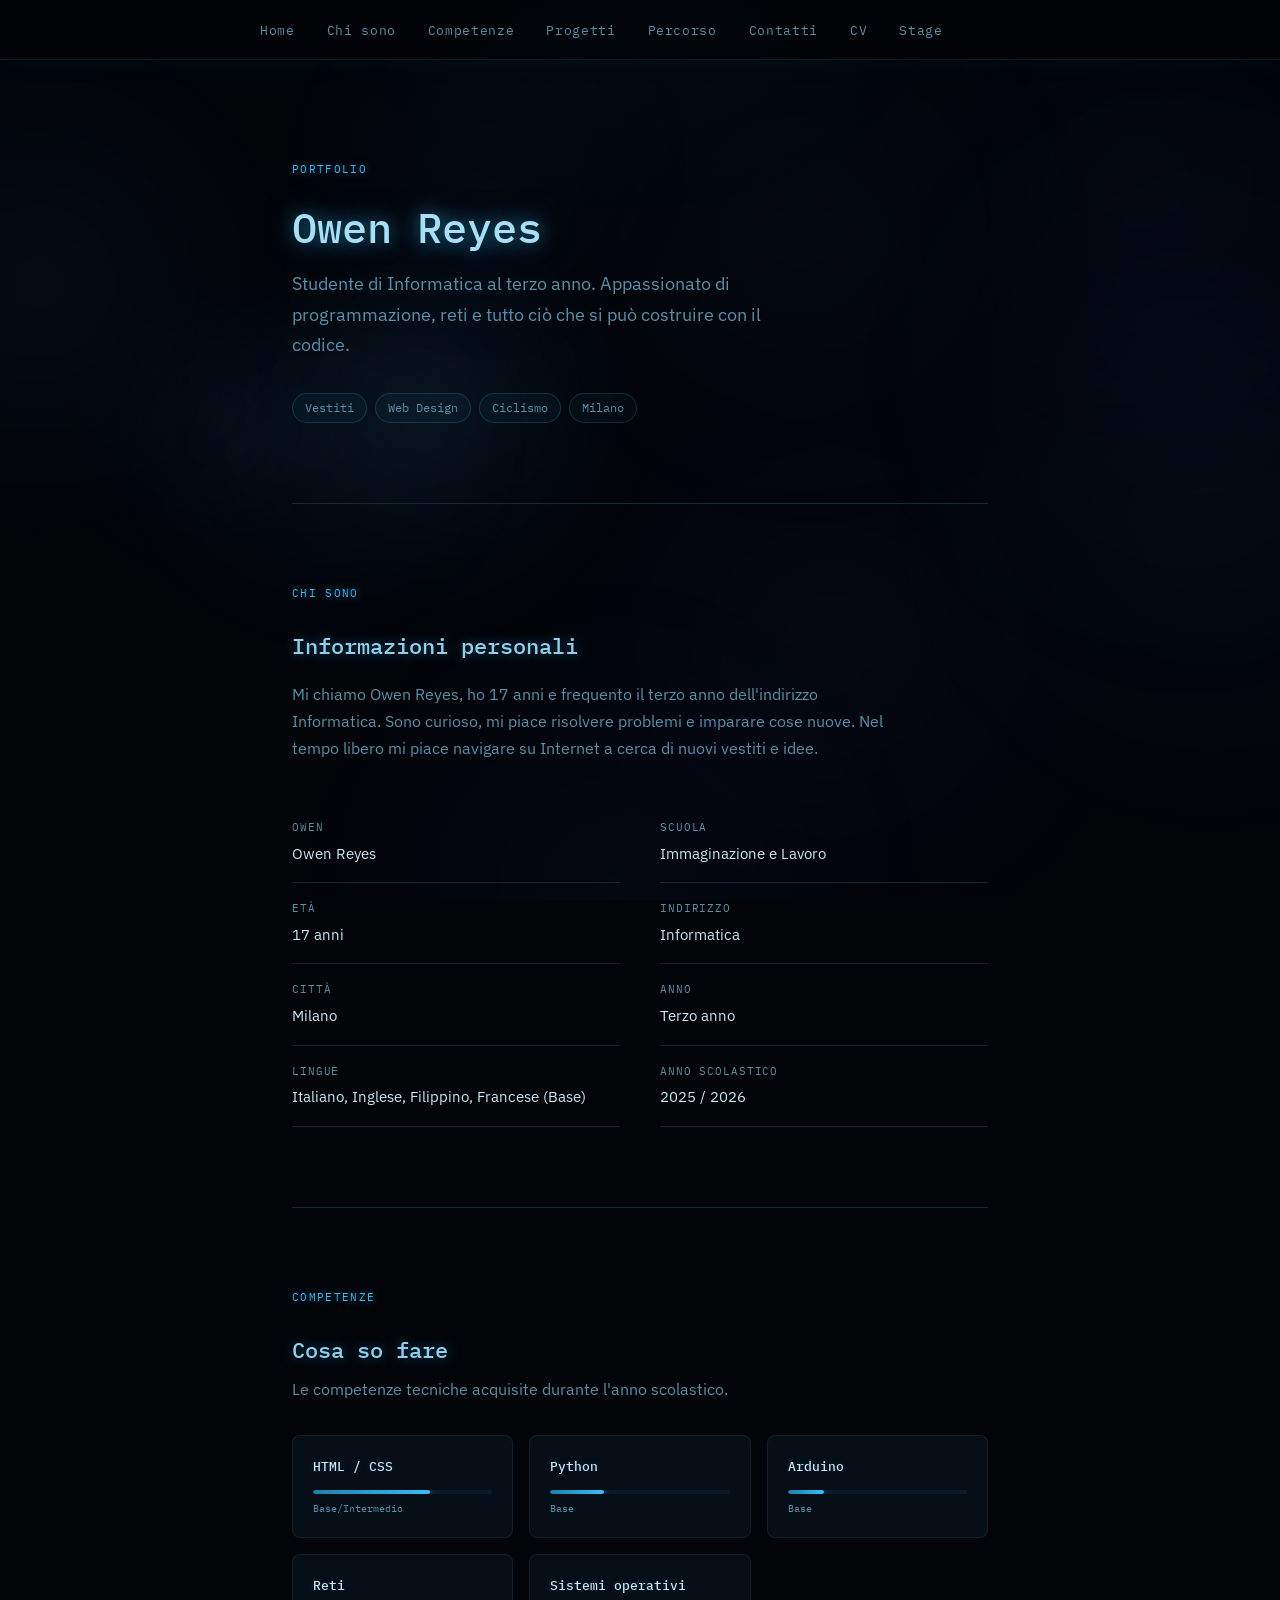
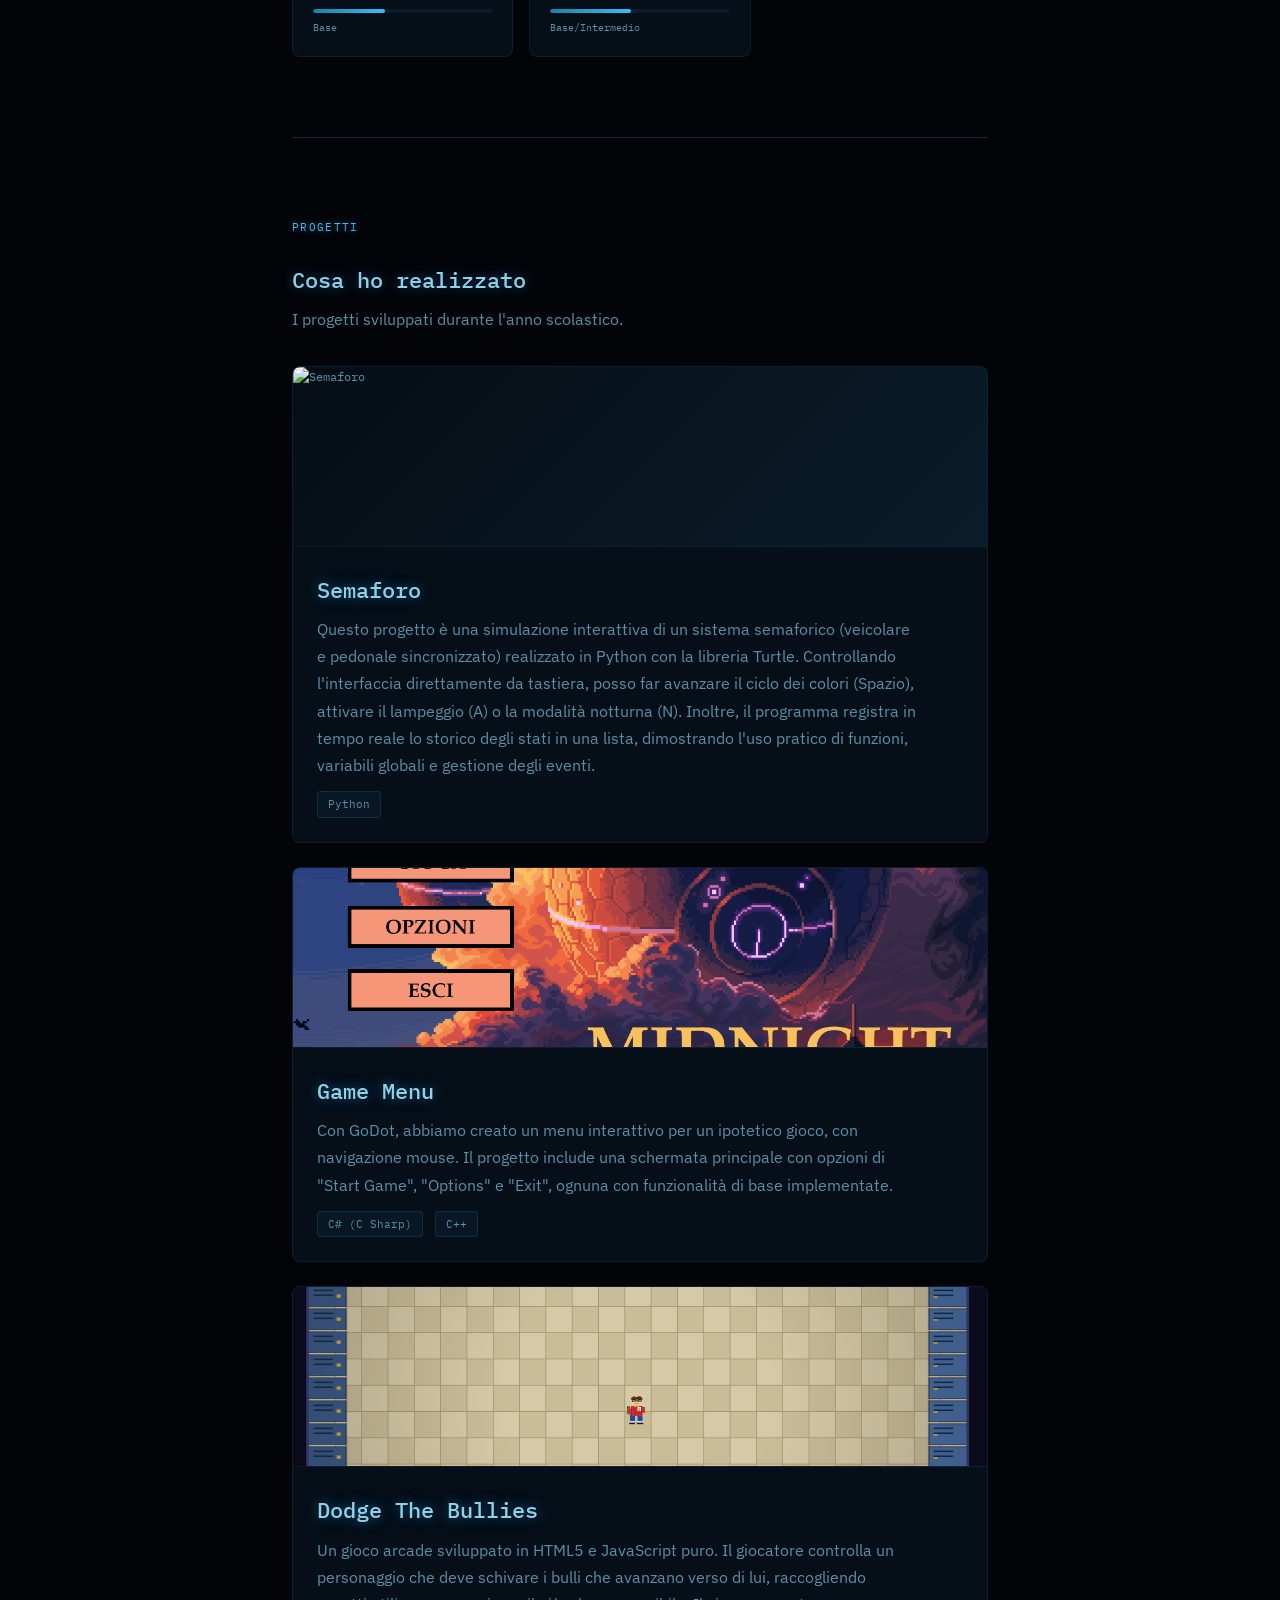
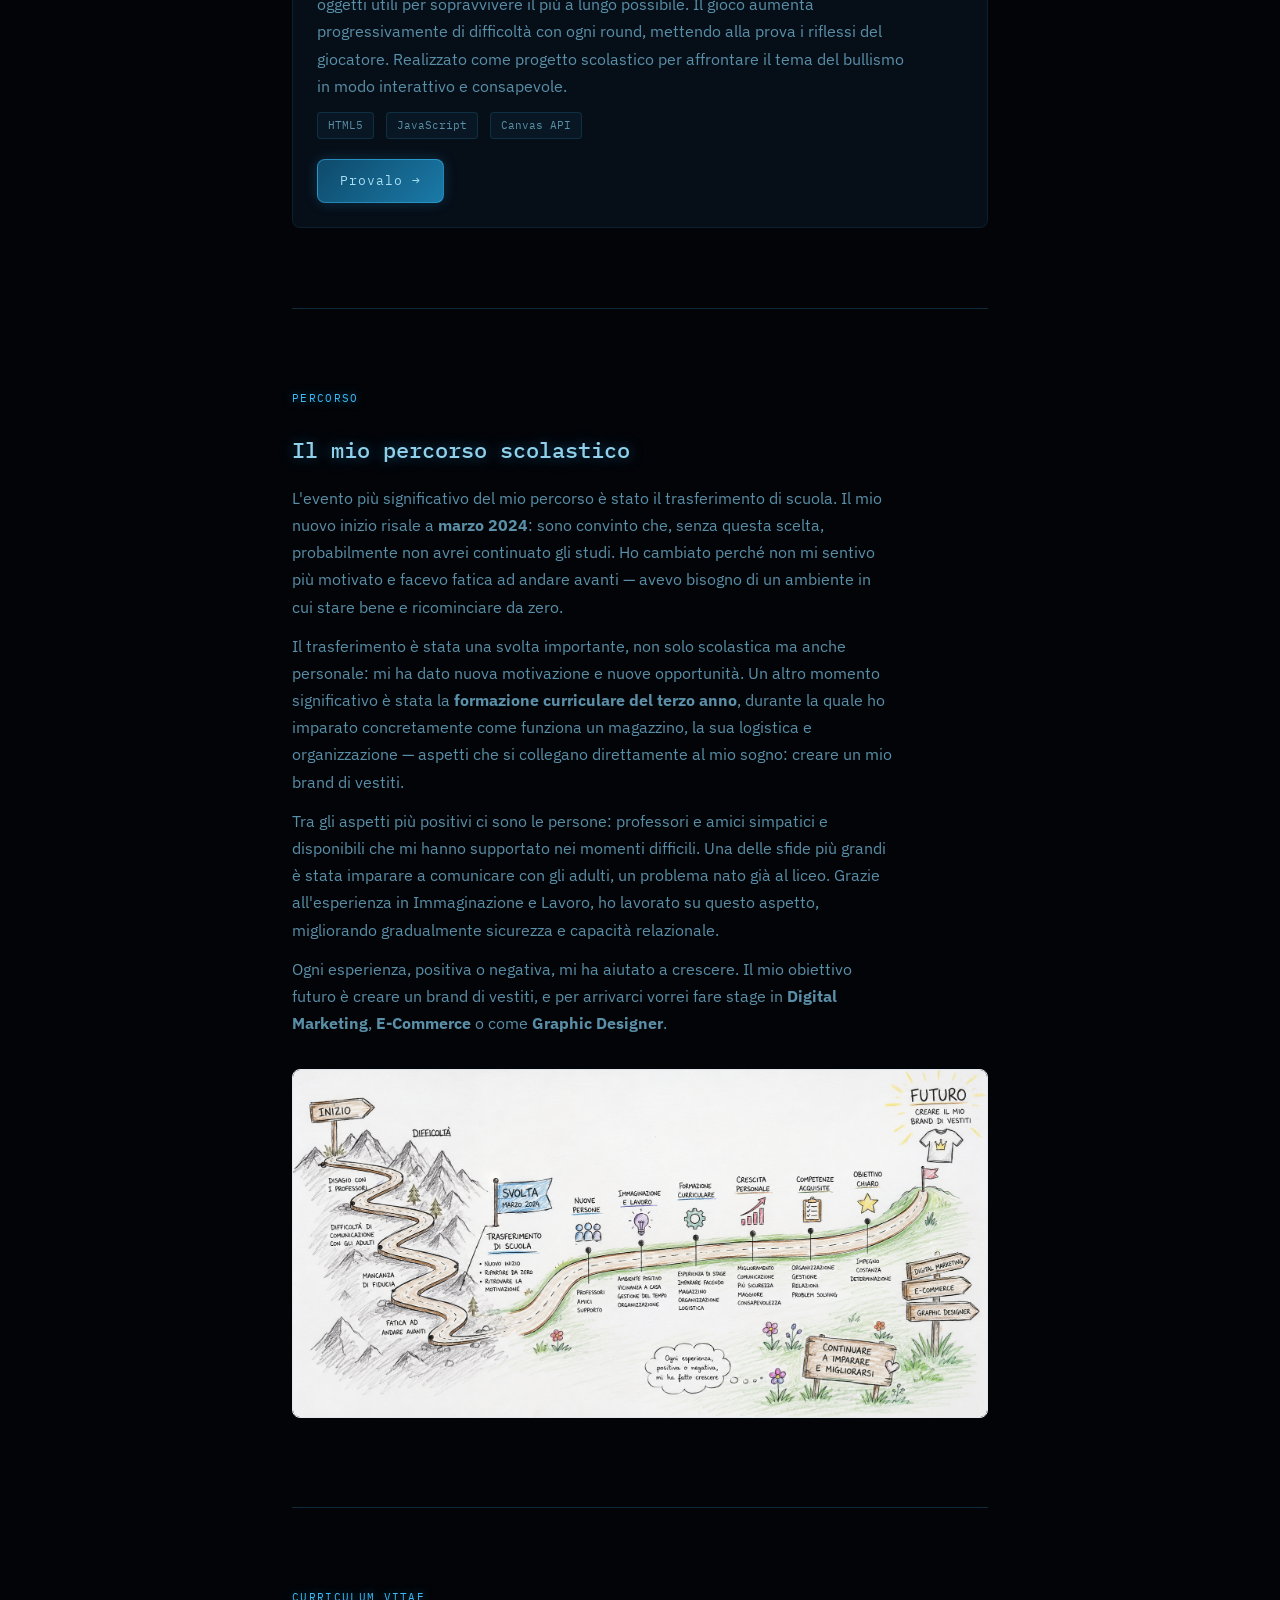
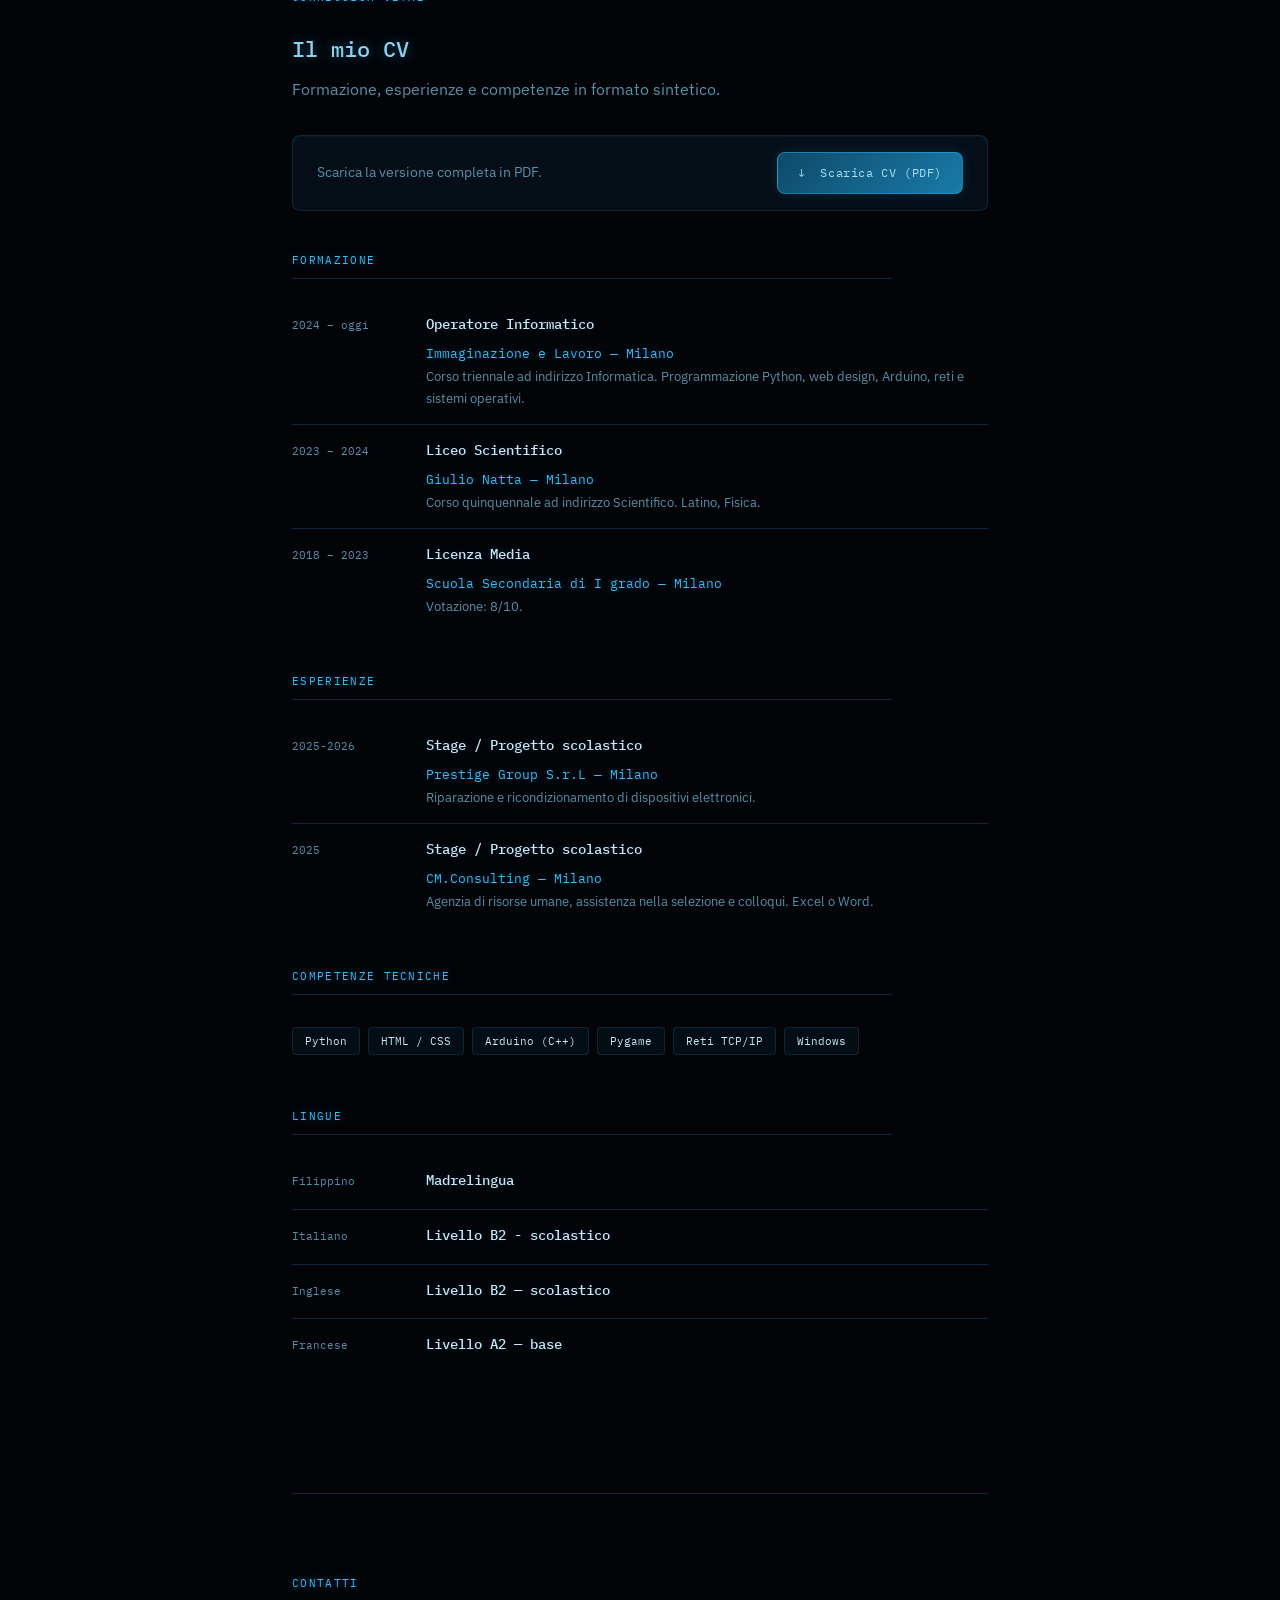
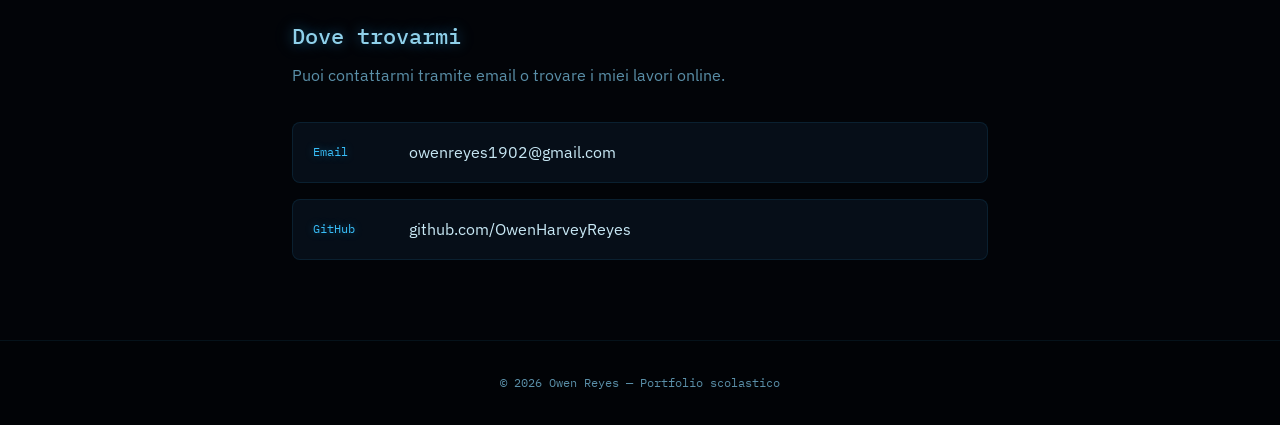
==== commit 568f9037: "index" ====
--- a/index.html
+++ b/index.html
@@ -292,7 +292,7 @@
         </div>
         <div class="cv-riga">
           <span class="cv-periodo">Italiano</span>
-          <div class="cv-contenuto"><h3>Livello B1 - scolastico</h3></div>
+          <div class="cv-contenuto"><h3>Livello B2 - scolastico</h3></div>
         </div>
         <div class="cv-riga">
           <span class="cv-periodo">Inglese</span>
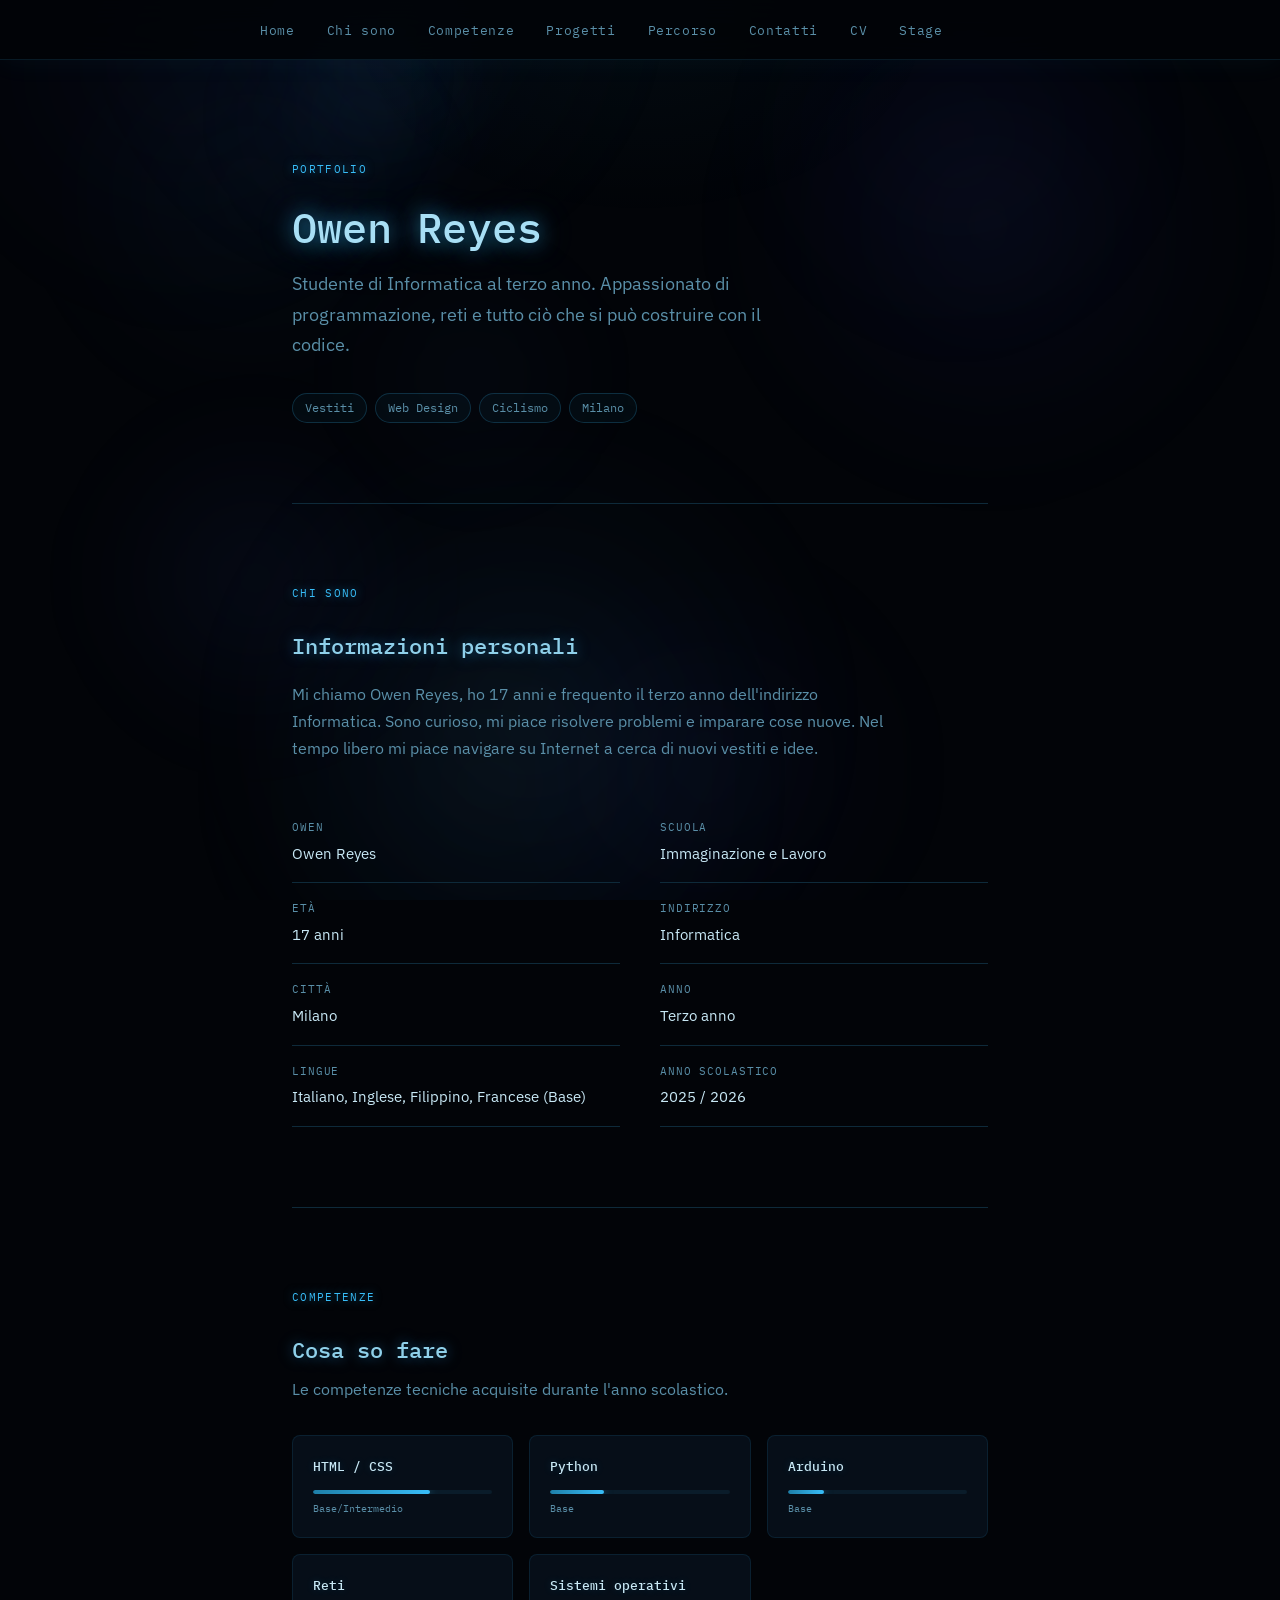
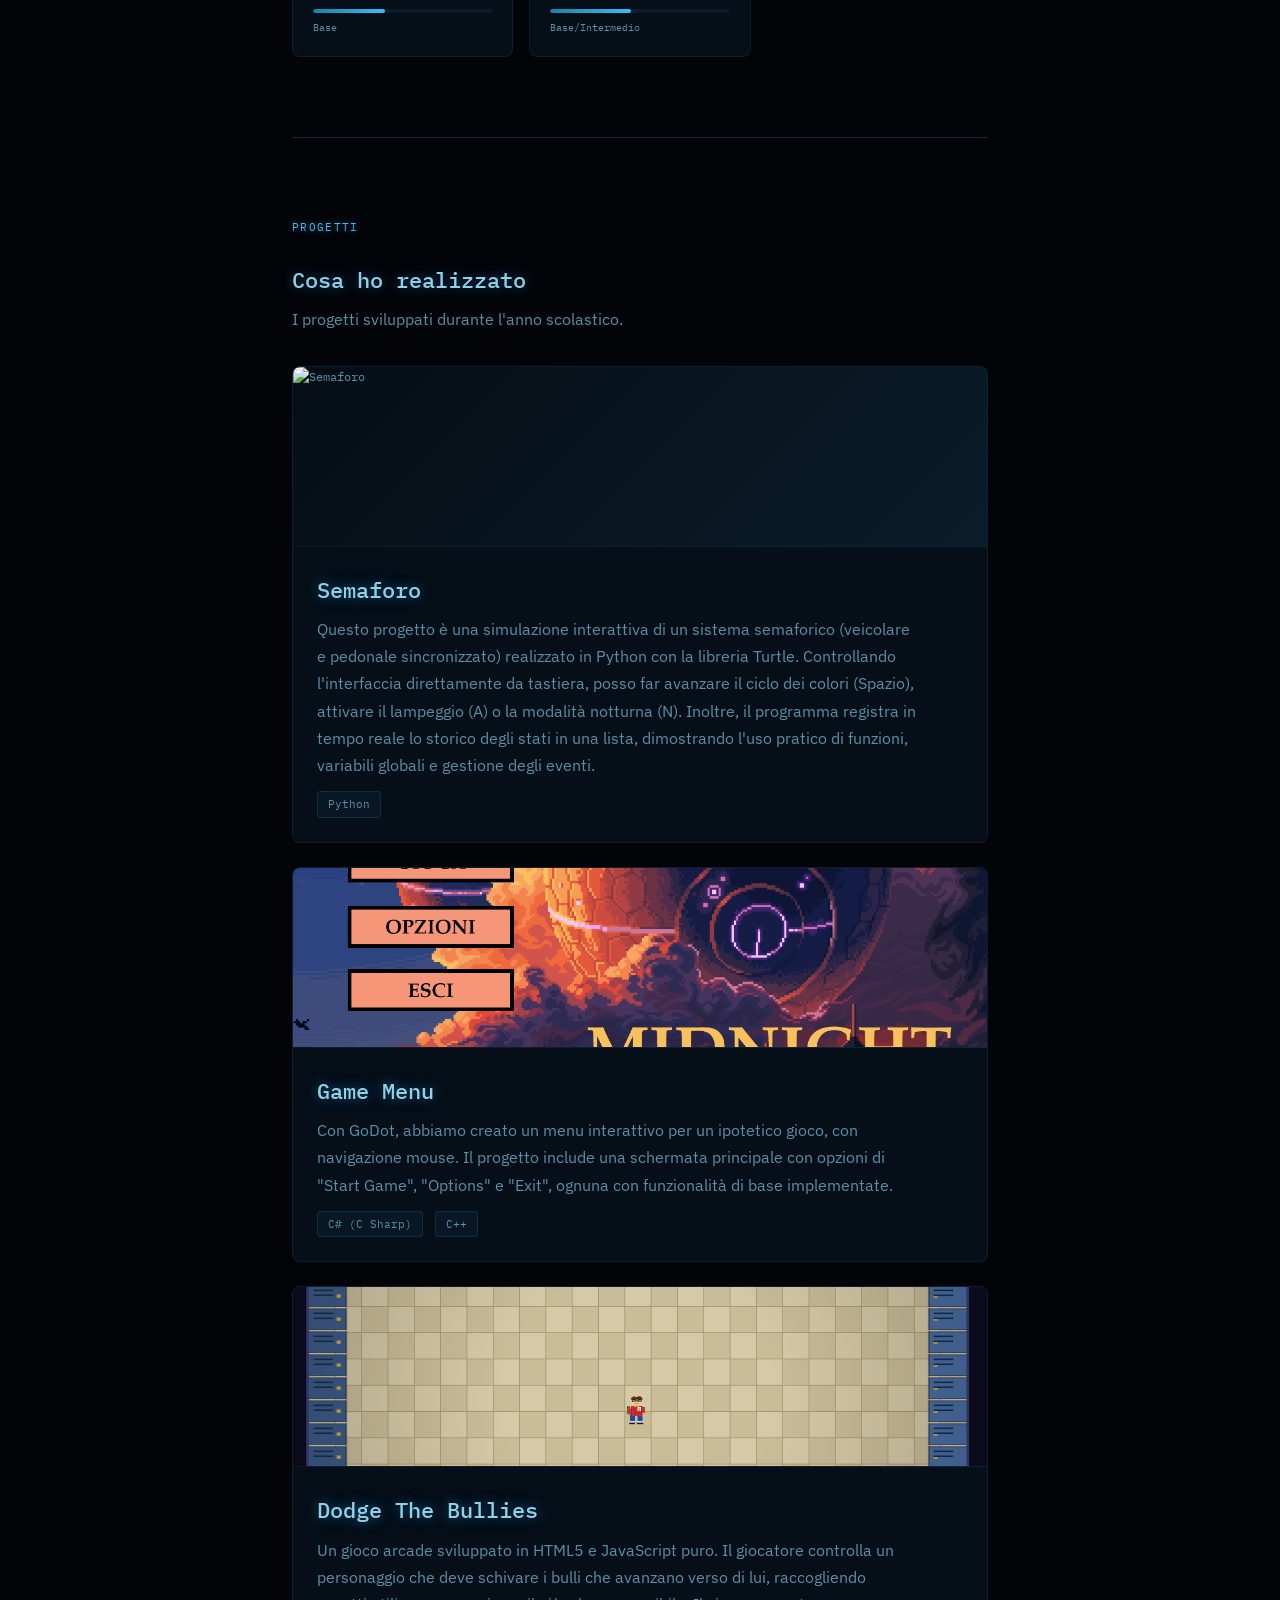
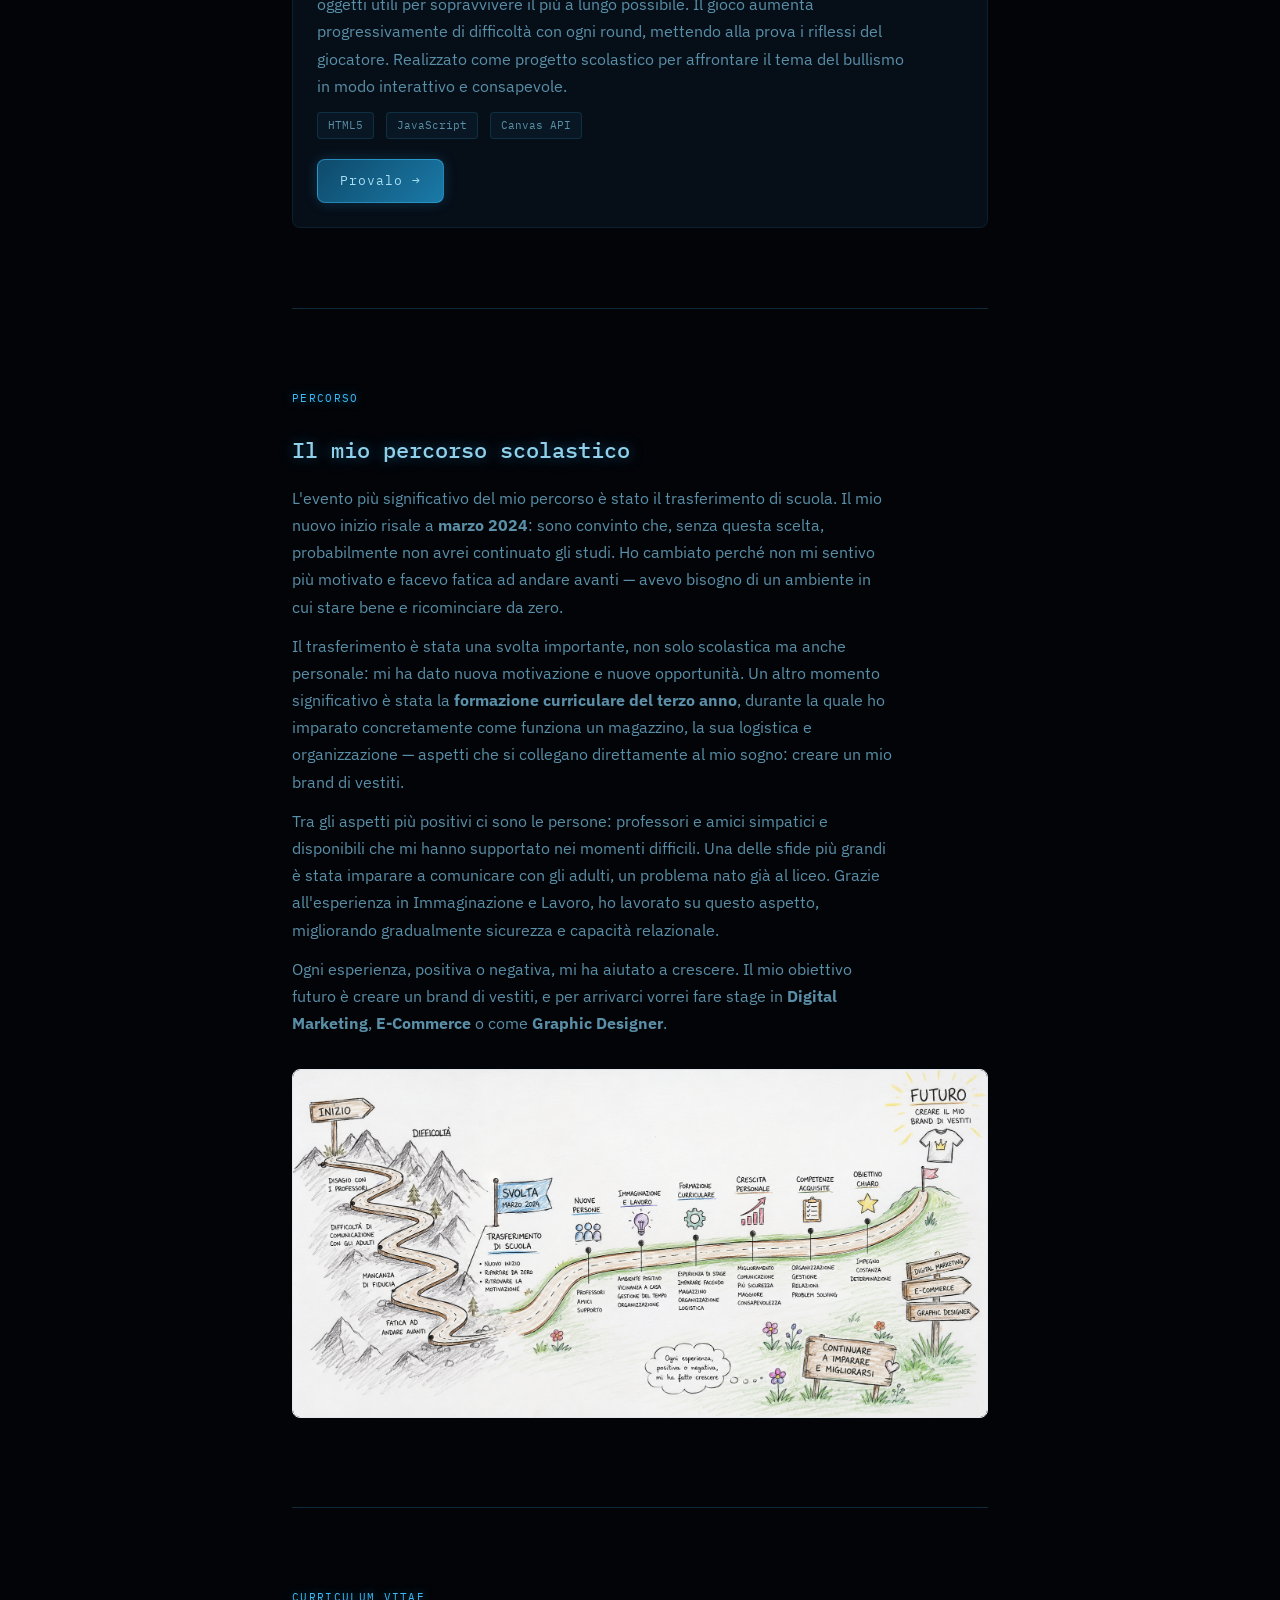
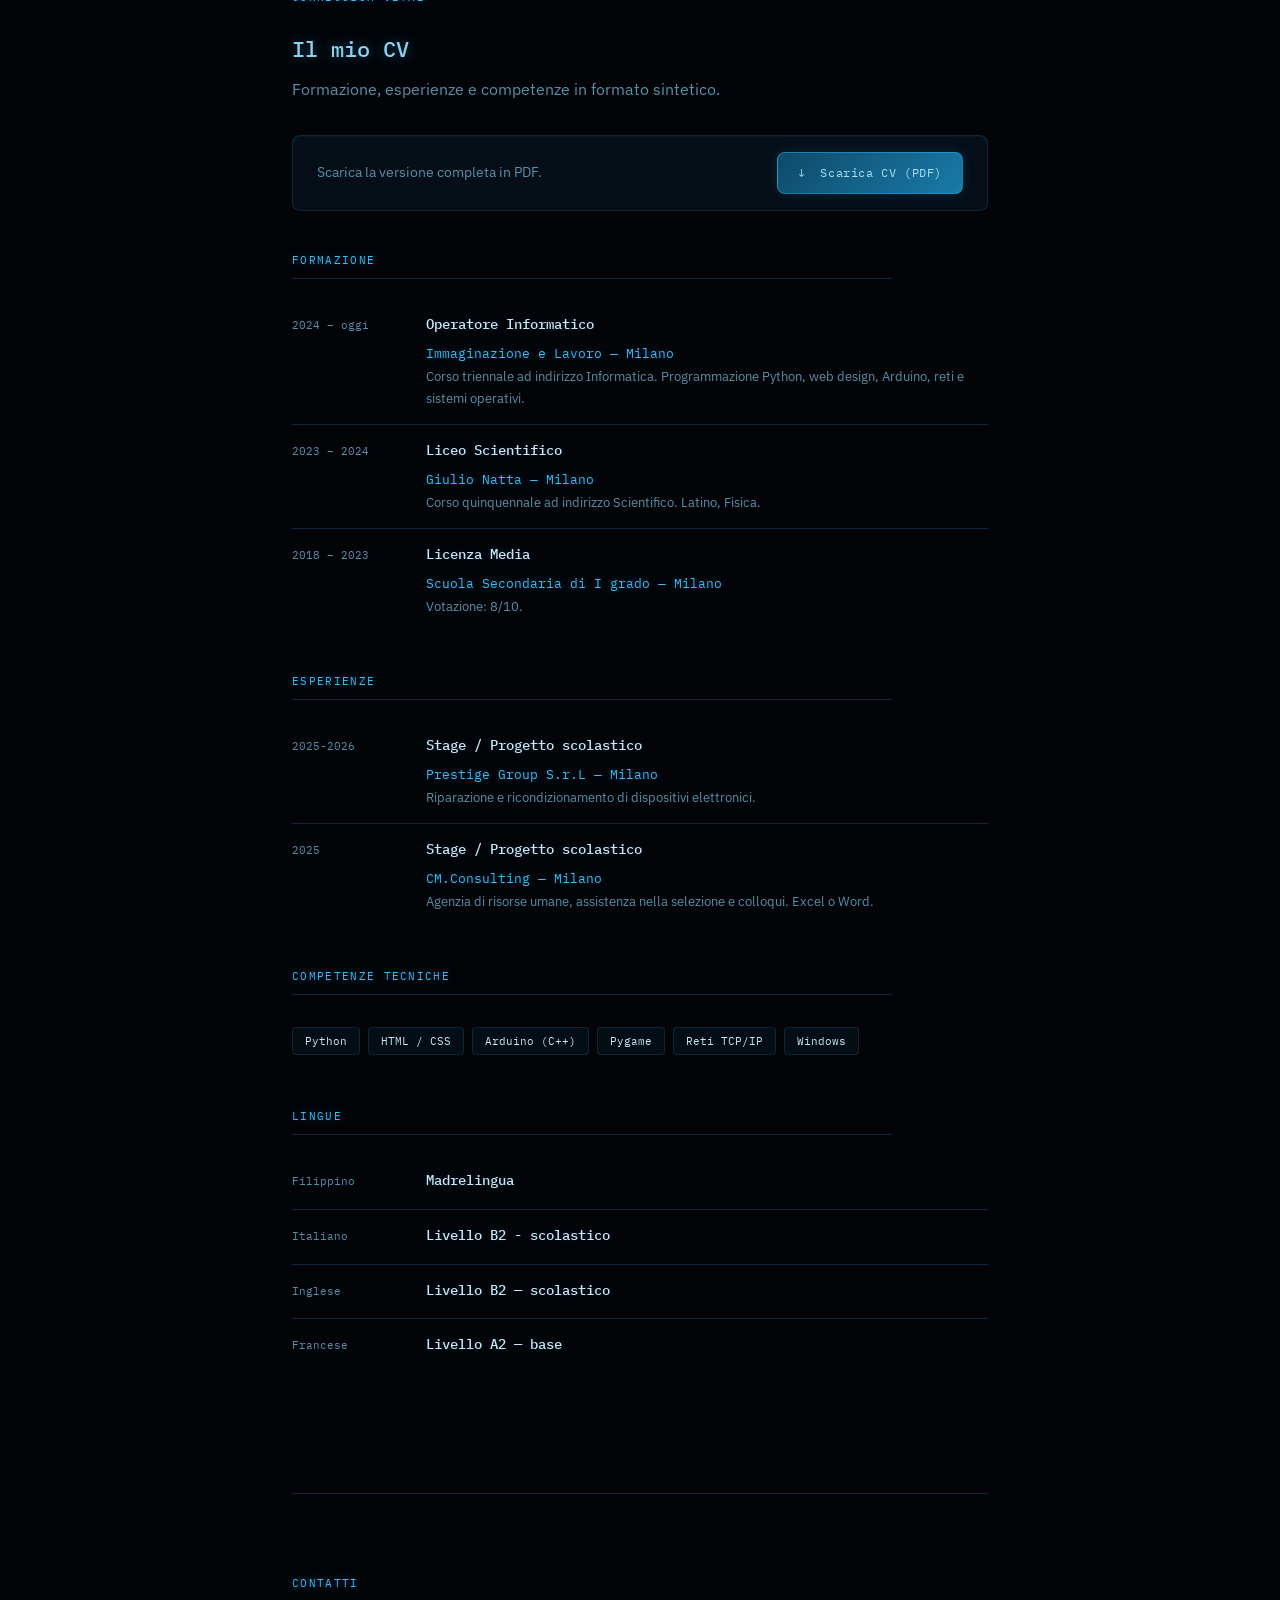
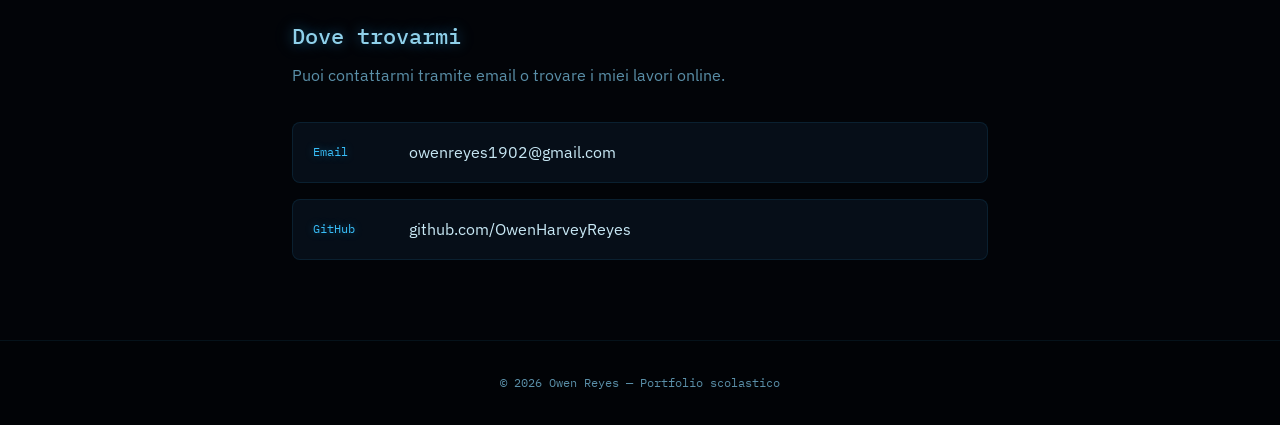
==== commit 2fd09bcb: "Cv" ====
--- a/index.html
+++ b/index.html
@@ -223,7 +223,7 @@
       <p style="margin-top: 8px;">Formazione, esperienze e competenze in formato sintetico.</p>
       <div class="cv-download-bar">
         <p>Scarica la versione completa in PDF.</p>
-        <a href="./OWEN HARVEY REYES - CV (4).pdf" download="OwenReyes_CV.pdf" class="btn-scarica">
+        <a href="./OWEN HARVEY REYES - CV Finale.pdf" download="OwenReyes_CV.pdf" class="btn-scarica">
           ↓ &nbsp;Scarica CV (PDF)
         </a>
       </div>
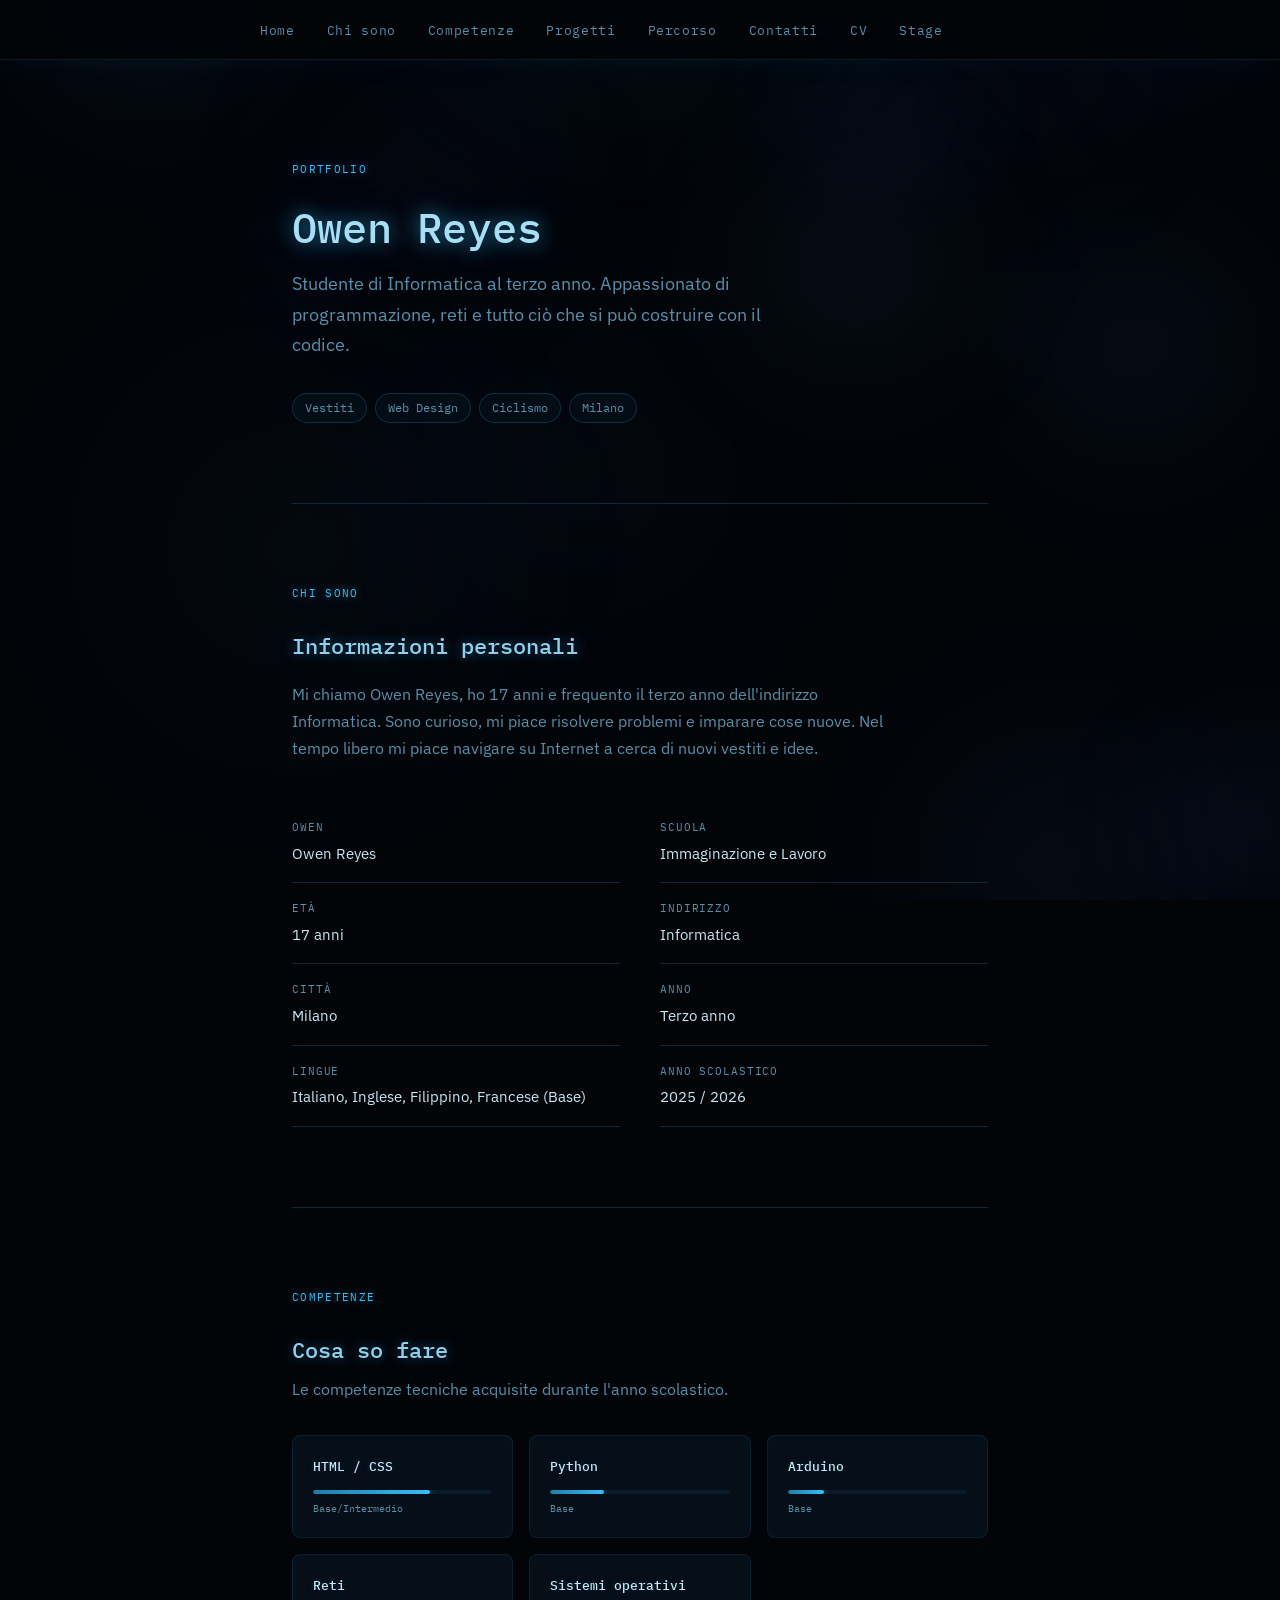
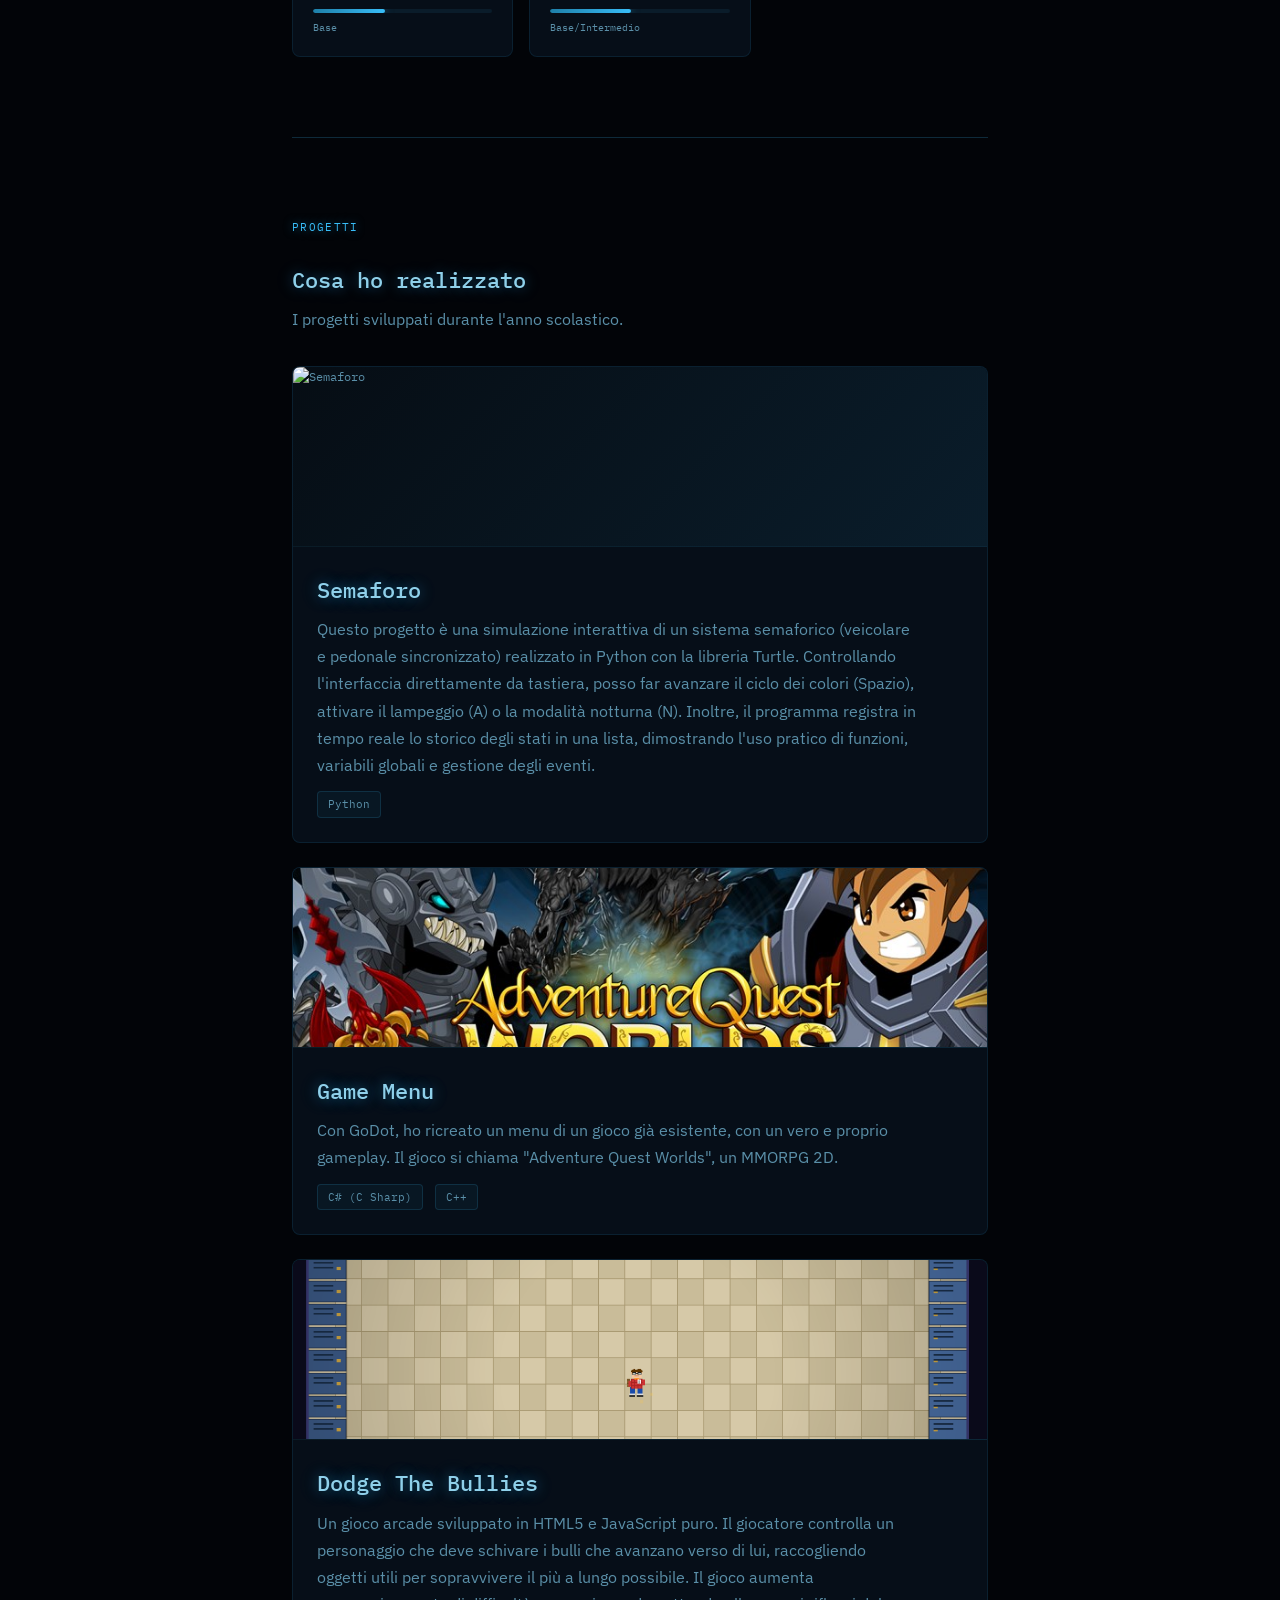
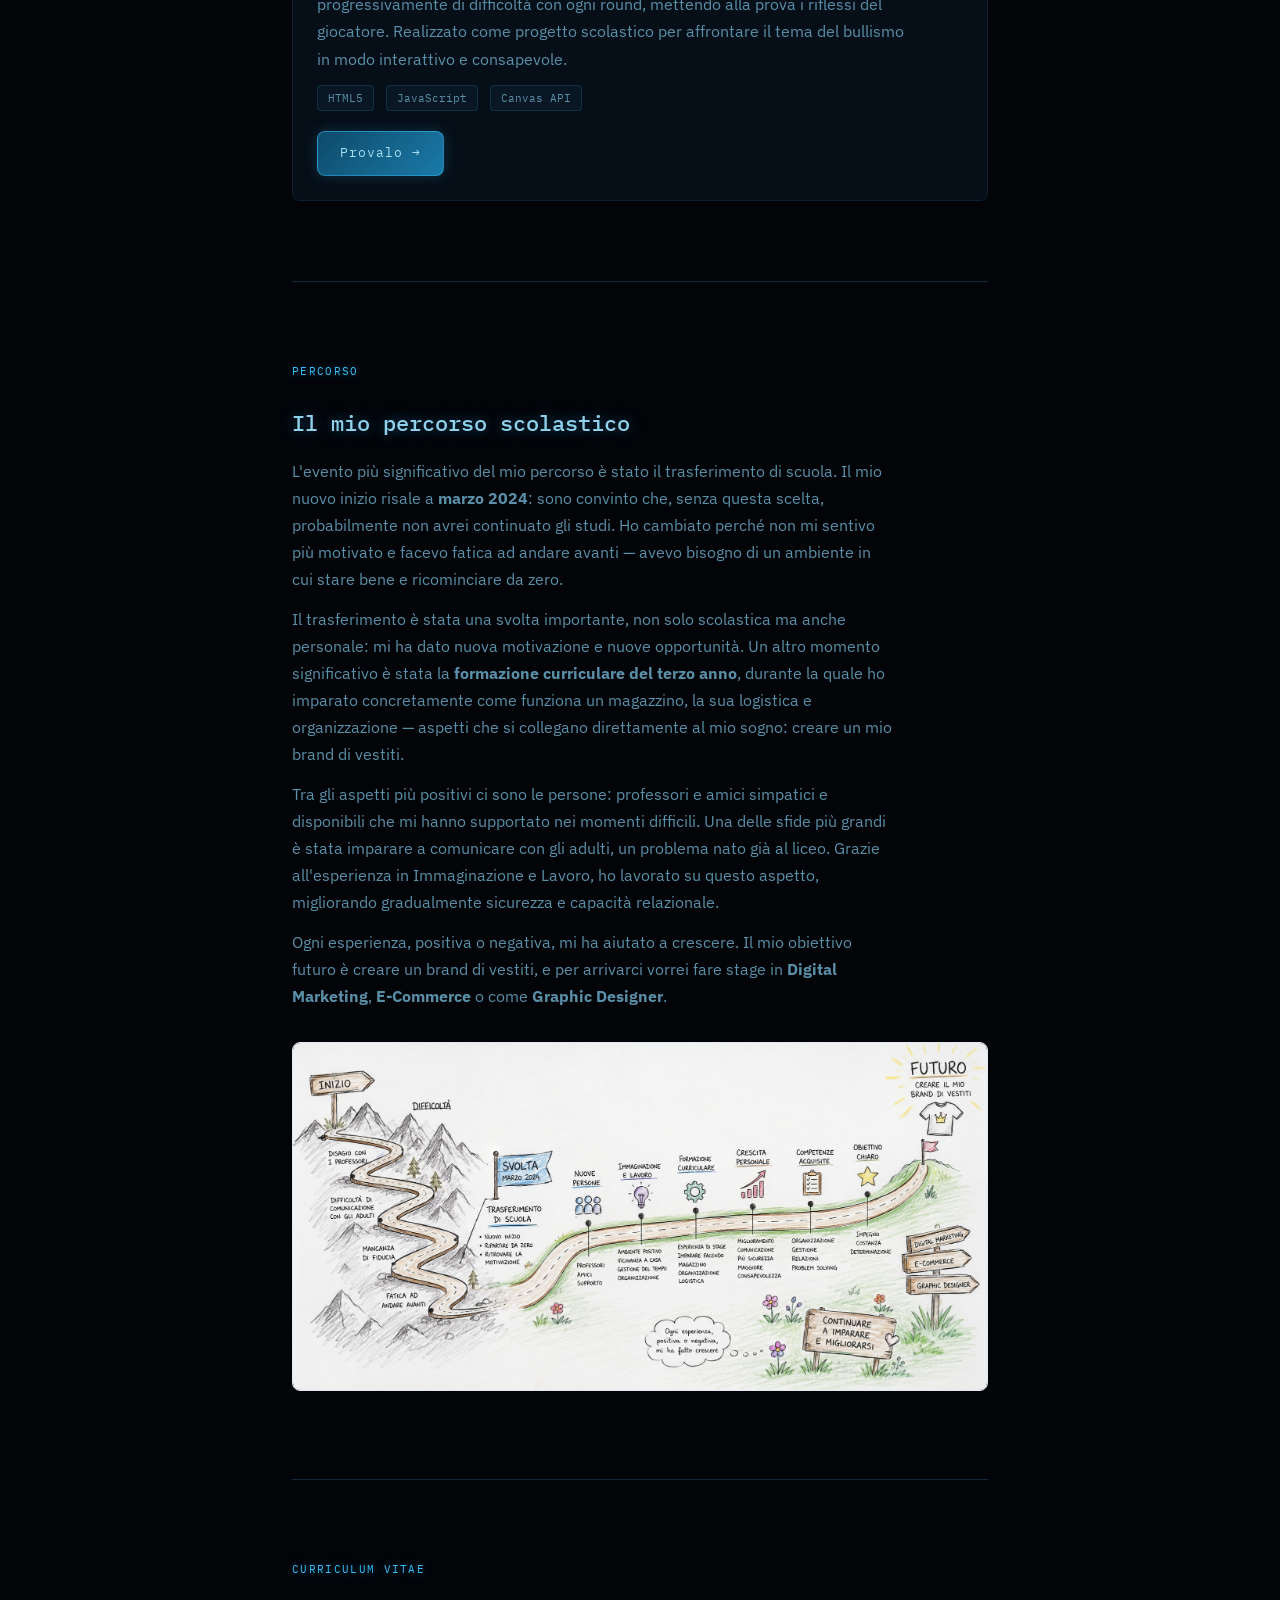
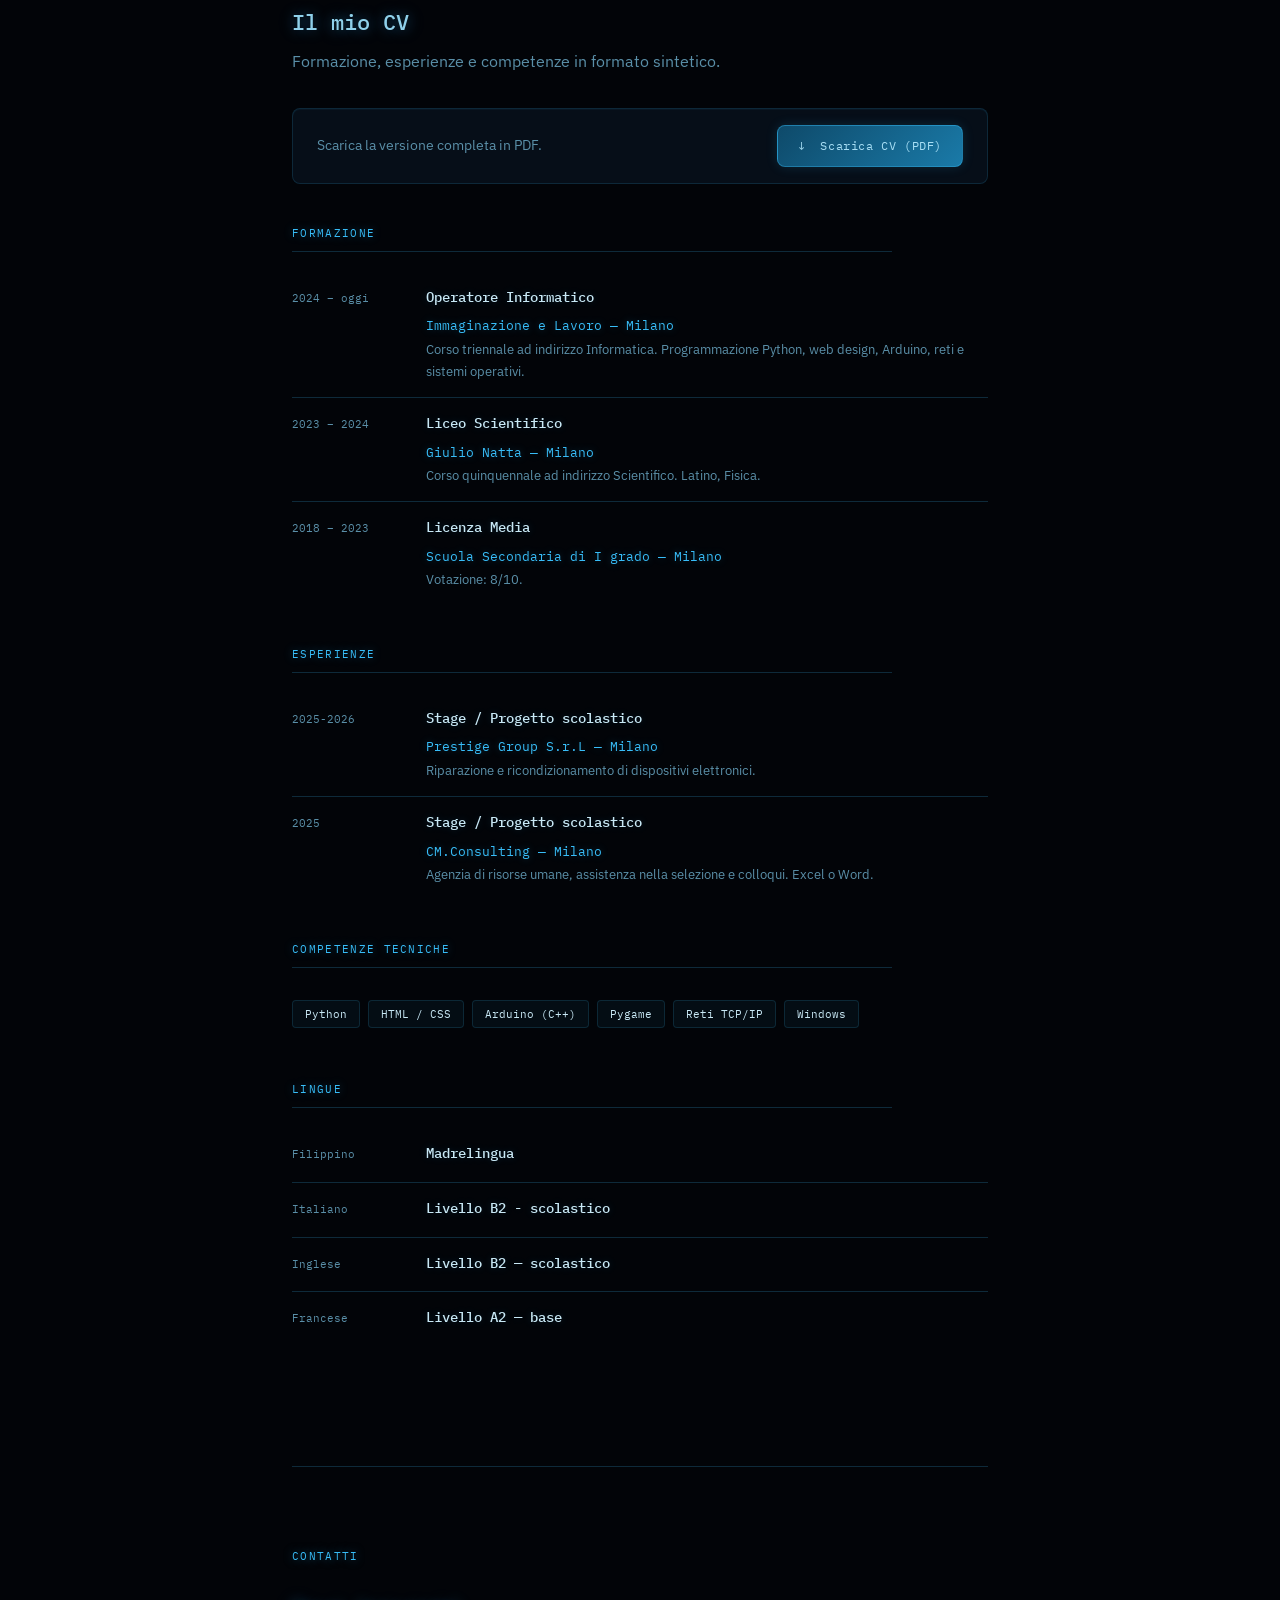
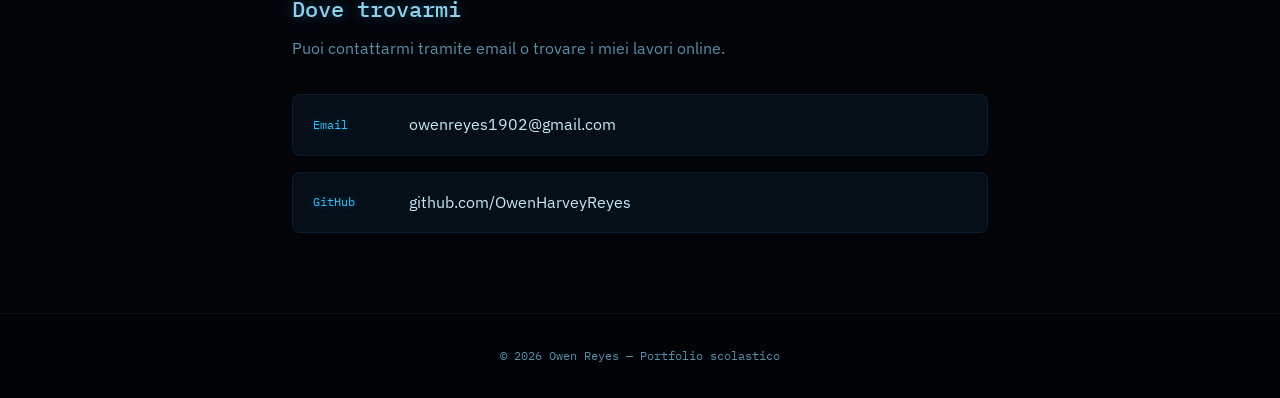
==== commit fe3d4303: "Update index.html" ====
--- a/index.html
+++ b/index.html
@@ -158,12 +158,12 @@
         <!-- PROGETTO 2 — Game Menu -->
         <div class="progetto-card">
           <div class="progetto-immagine">
-            <img src="./img/GoDot.png" alt="Game Menu" style="width:100%;height:100%;object-fit:cover;">
+            <img src="./img/AQW.jpg" alt="Game Menu" style="width:100%;height:100%;object-fit:cover;">
           </div>
           <div class="progetto-corpo">
             <h2>Game Menu</h2>
             <p style="margin-top: 8px;">
-              Con GoDot, abbiamo creato un menu interattivo per un ipotetico gioco, con navigazione mouse. Il progetto include una schermata principale con opzioni di "Start Game", "Options" e "Exit", ognuna con funzionalità di base implementate.
+              Con GoDot, ho ricreato un menu di un gioco già esistente, con un vero e proprio gameplay. Il gioco si chiama "Adventure Quest Worlds", un MMORPG 2D.
             </p>
             <div class="progetto-meta">
               <span class="badge">C# (C Sharp)</span>
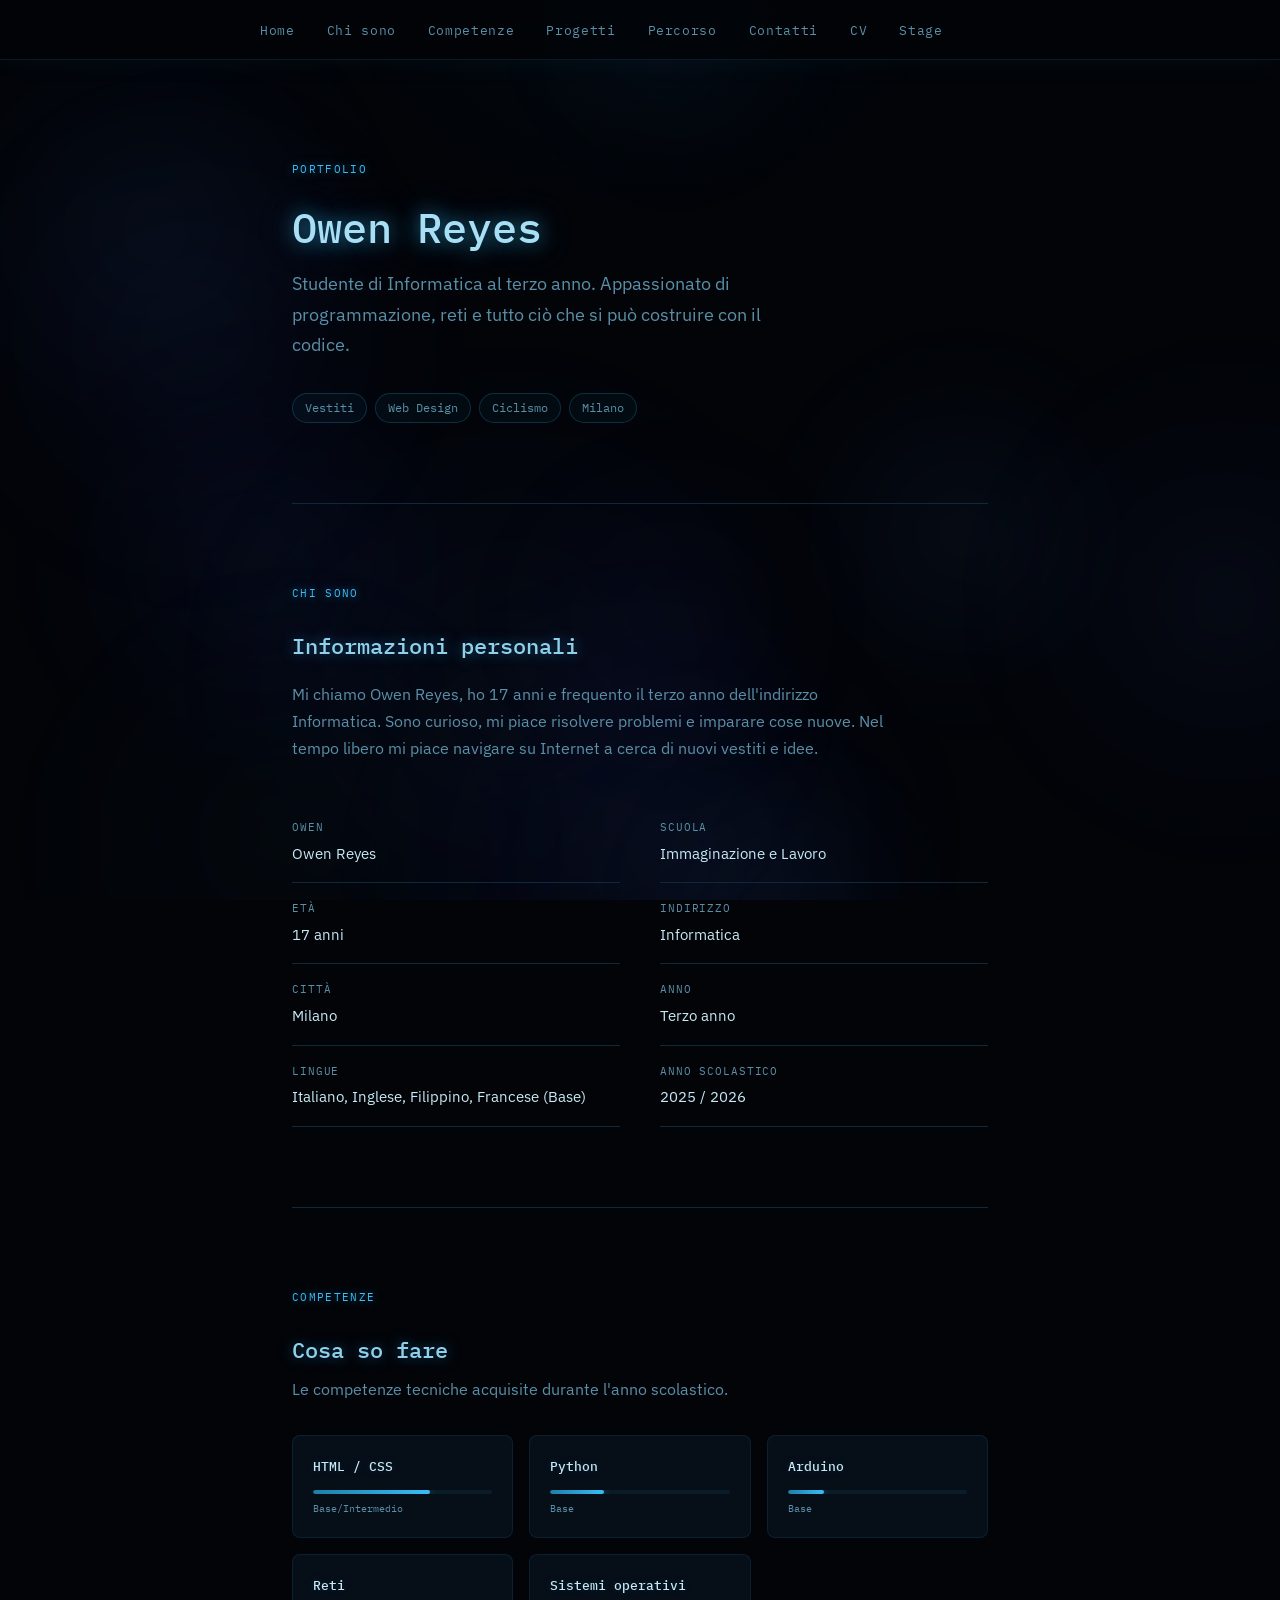
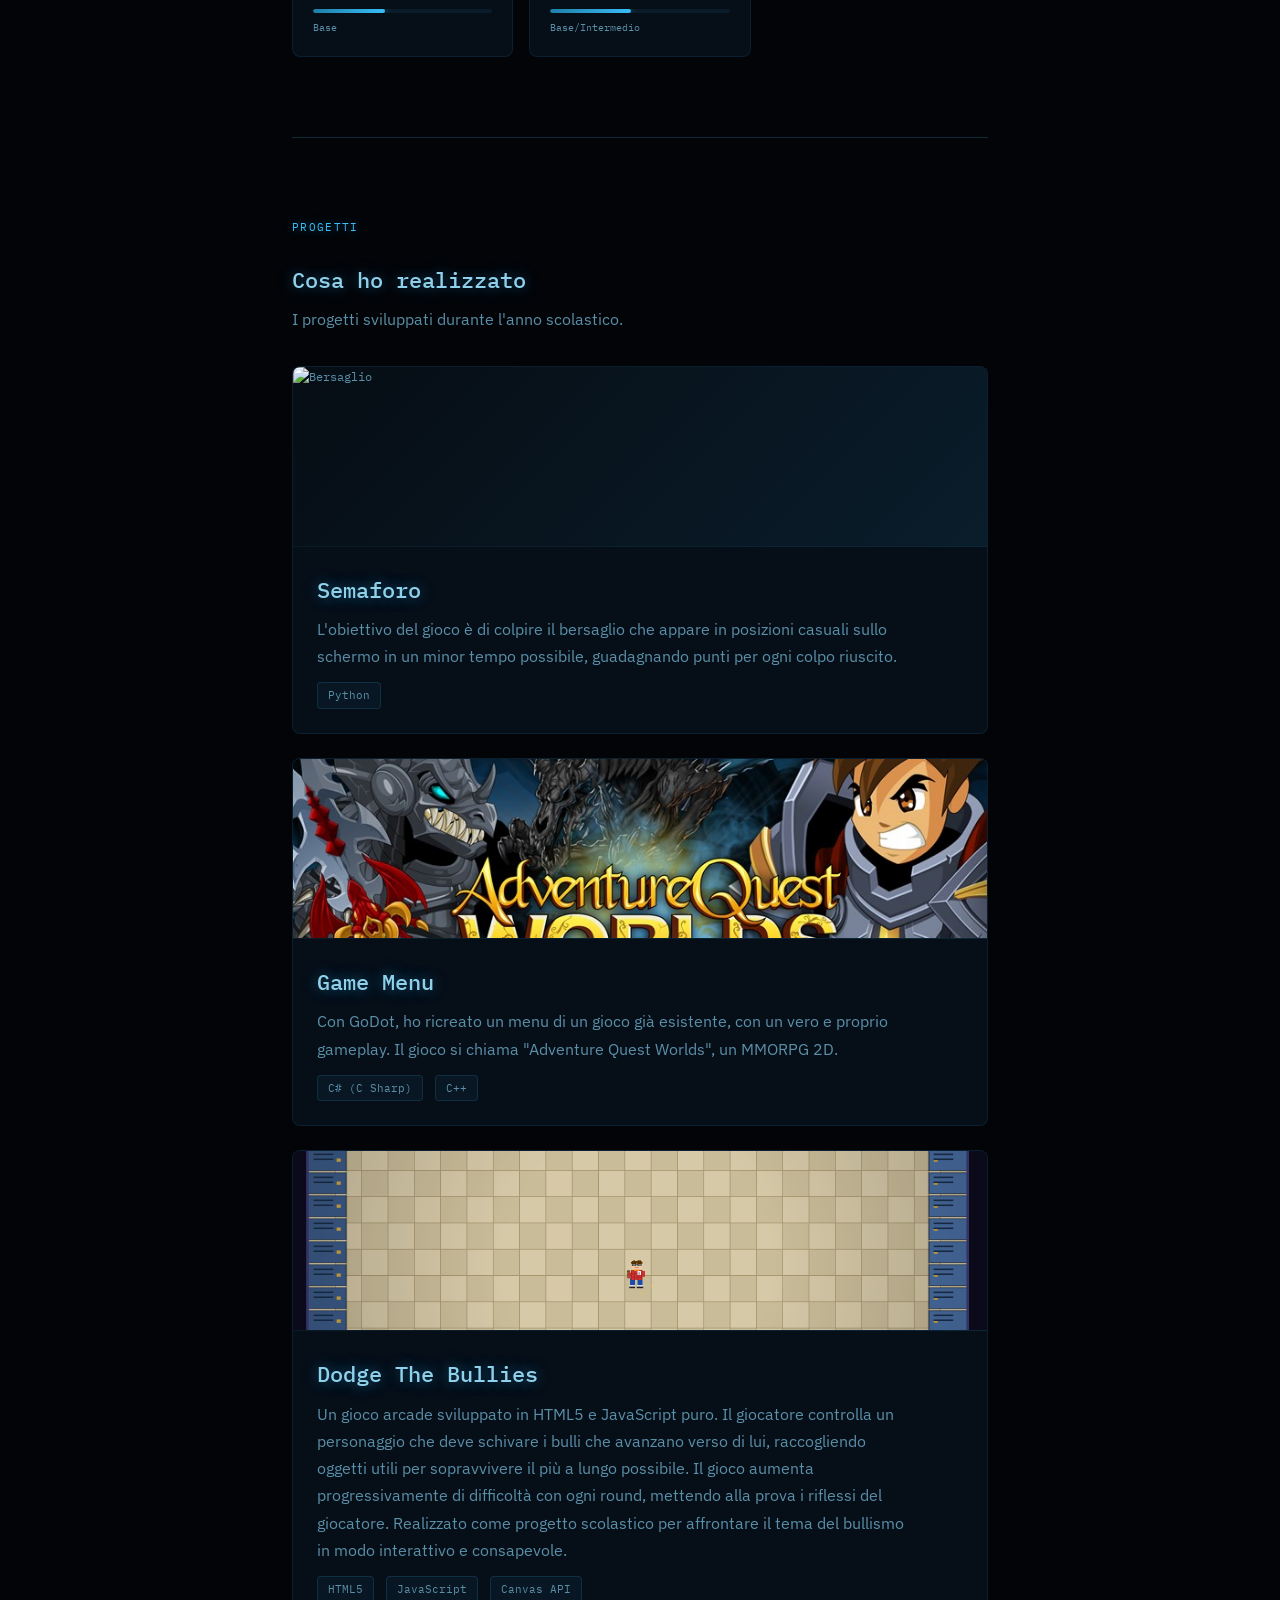
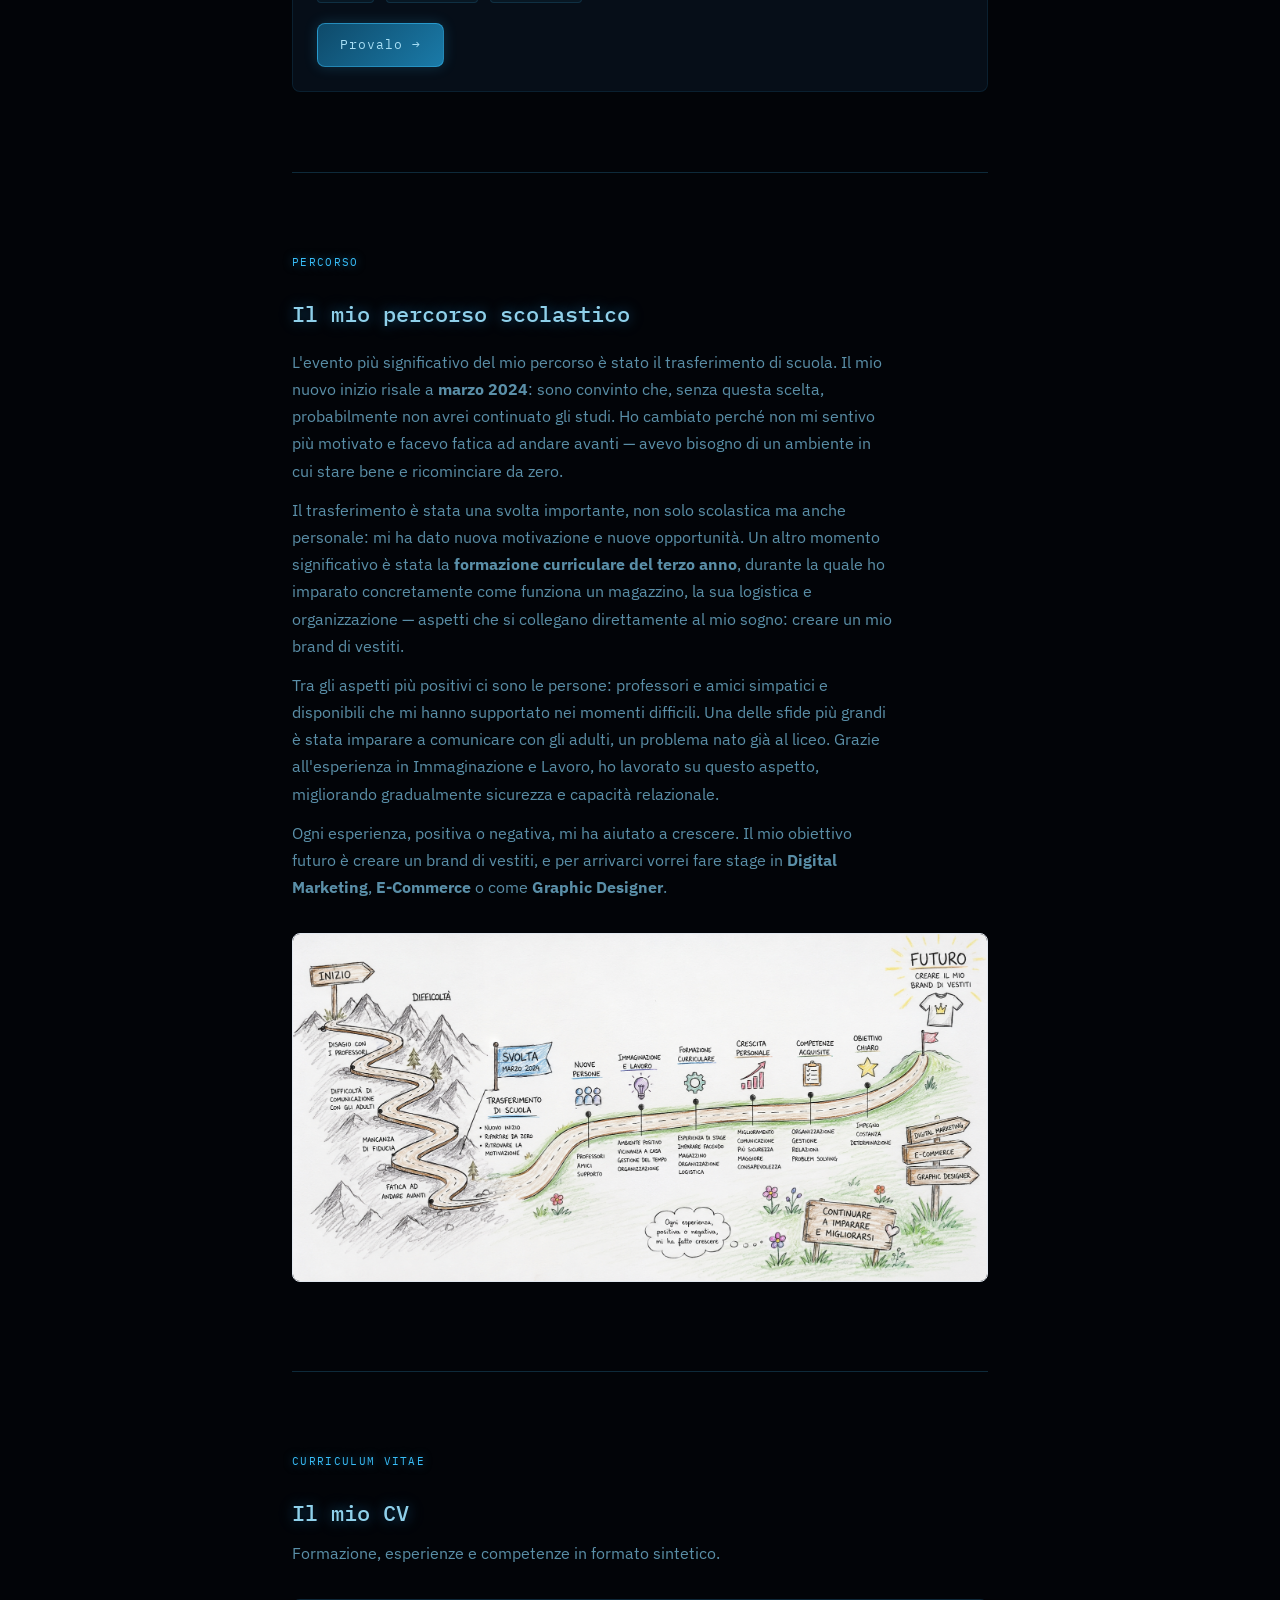
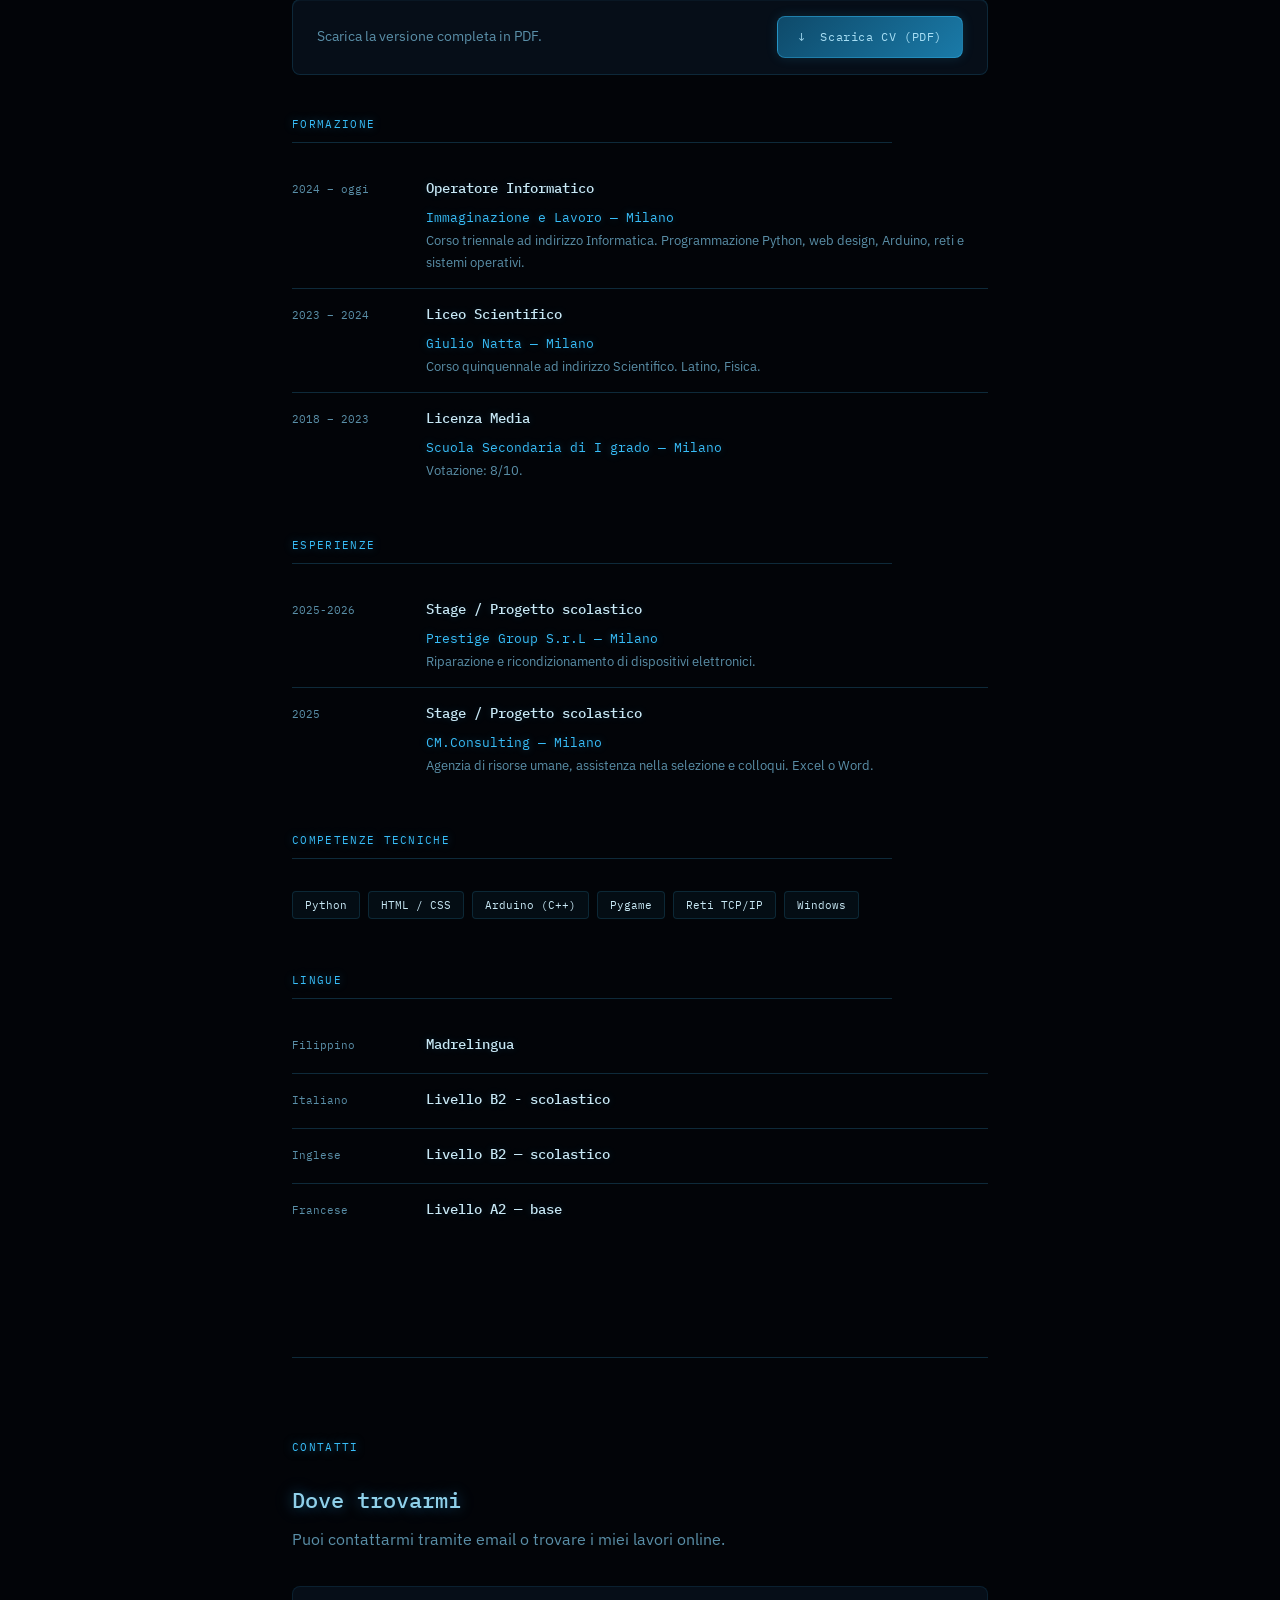
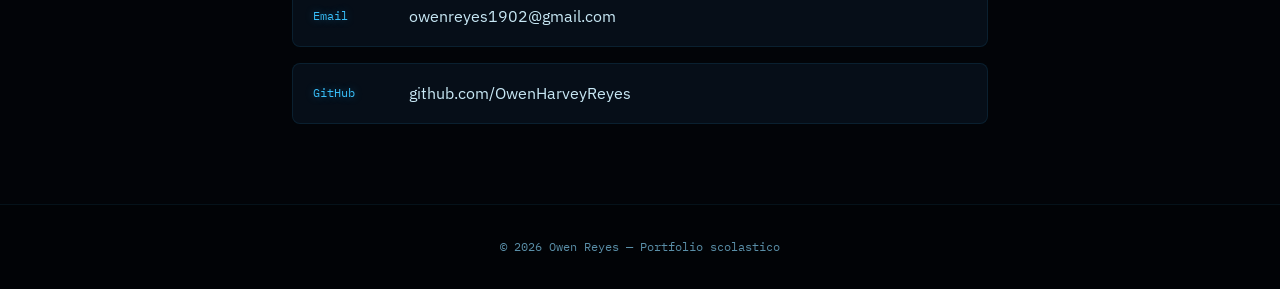
==== commit 09729c4f: "Finale" ====
--- a/index.html
+++ b/index.html
@@ -141,13 +141,12 @@
         <!-- PROGETTO 1 — Semaforo -->
         <div class="progetto-card">
           <div class="progetto-immagine">
-            <img src="./img/semaforo.png" alt="Semaforo" style="width:100%;height:100%;object-fit:cover;">
+            <img src="./img/bersaglio.png" alt="Bersaglio" style="width:100%;height:100%;object-fit:cover;">
           </div>
           <div class="progetto-corpo">
             <h2>Semaforo</h2>
             <p style="margin-top: 8px;">
-              Questo progetto è una simulazione interattiva di un sistema semaforico (veicolare e pedonale sincronizzato) realizzato in Python con la libreria Turtle.
-              Controllando l'interfaccia direttamente da tastiera, posso far avanzare il ciclo dei colori (Spazio), attivare il lampeggio (A) o la modalità notturna (N). Inoltre, il programma registra in tempo reale lo storico degli stati in una lista, dimostrando l'uso pratico di funzioni, variabili globali e gestione degli eventi.
+              L'obiettivo del gioco è di colpire il bersaglio che appare in posizioni casuali sullo schermo in un minor tempo possibile, guadagnando punti per ogni colpo riuscito.
             </p>
             <div class="progetto-meta">
               <span class="badge">Python</span>
